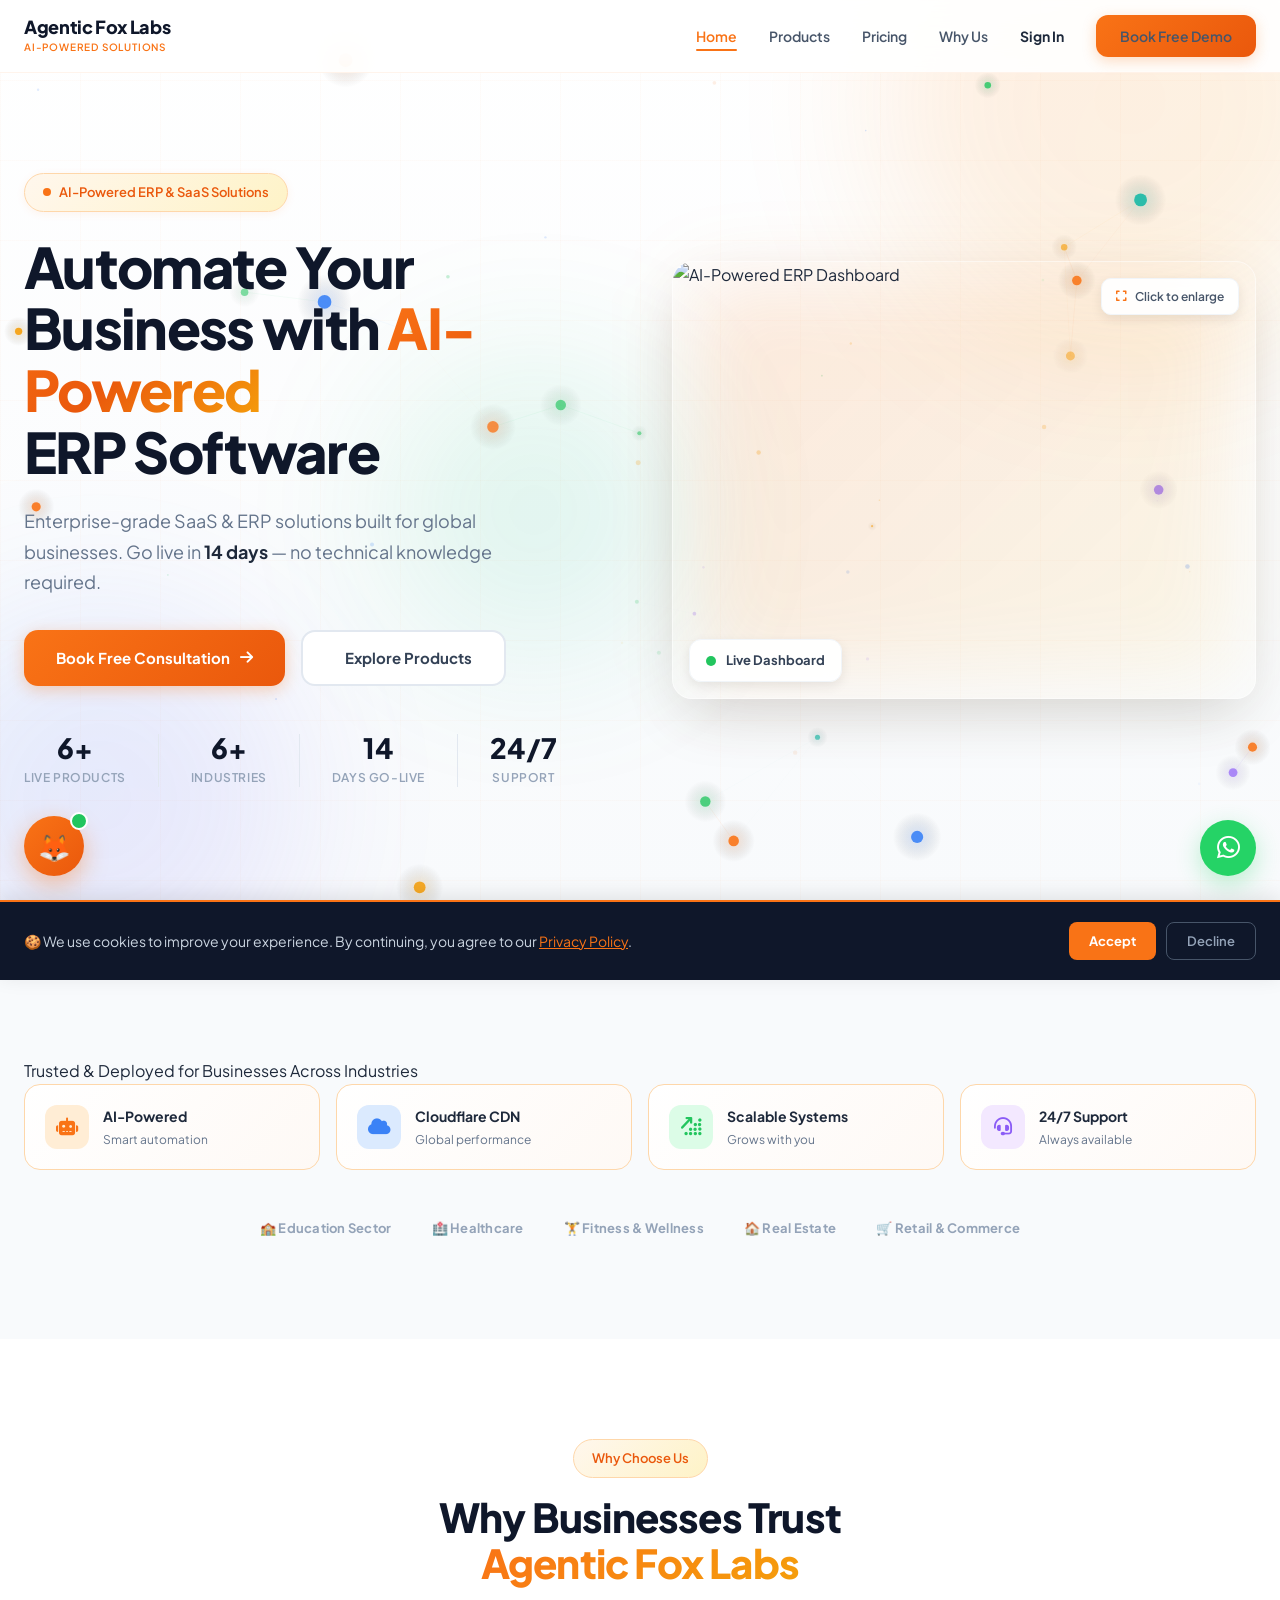
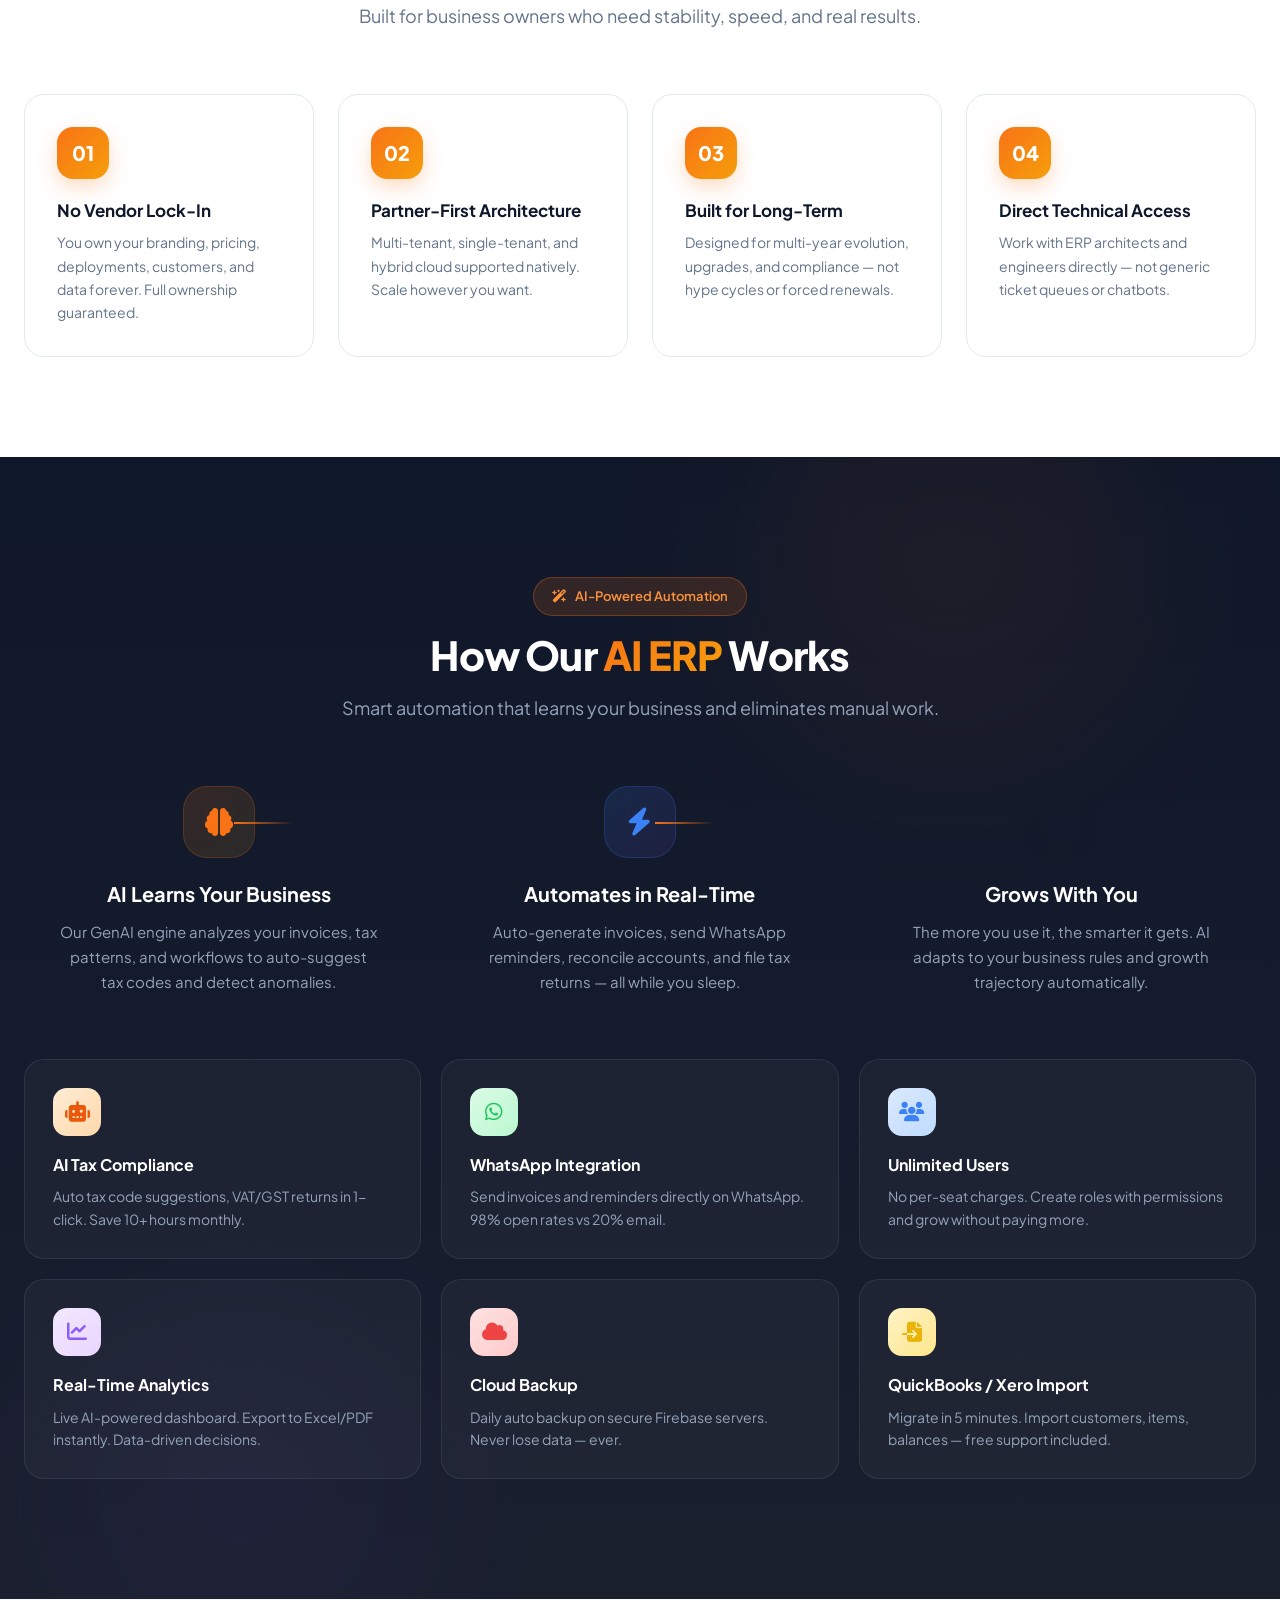
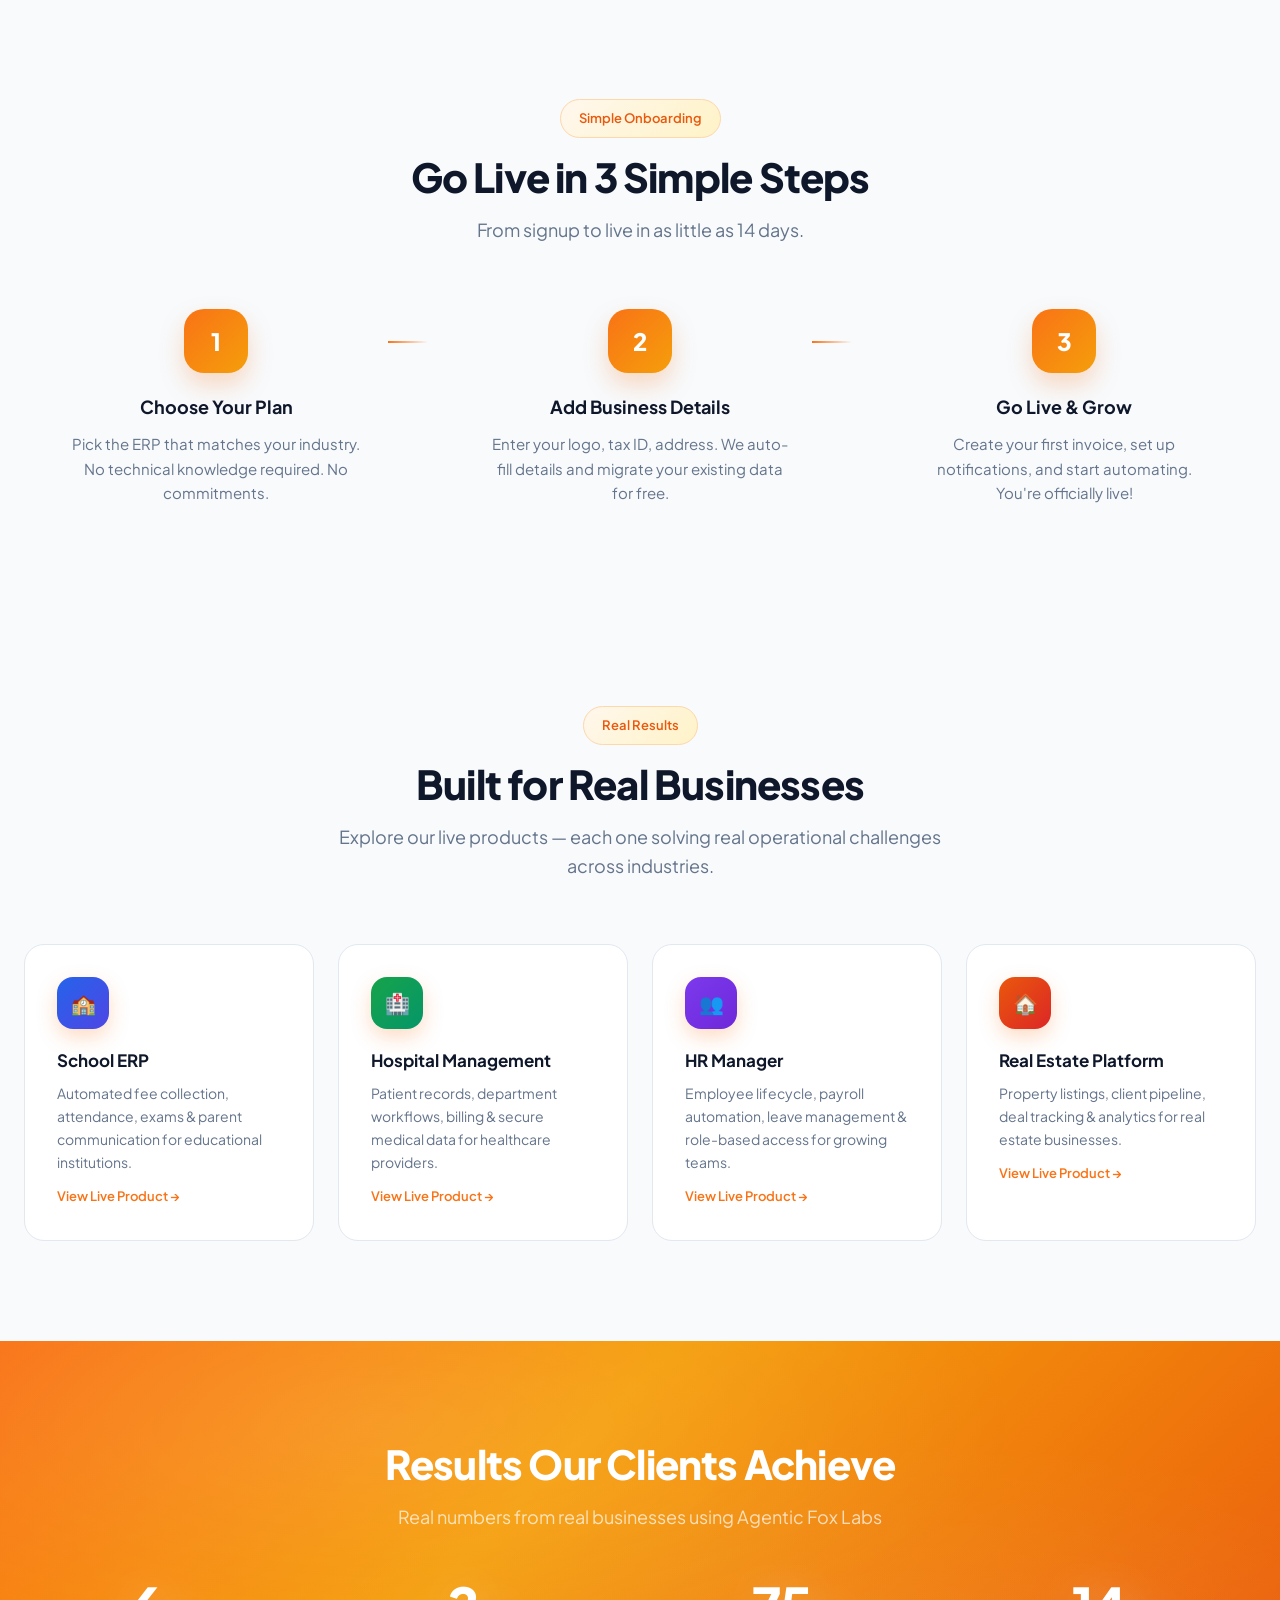
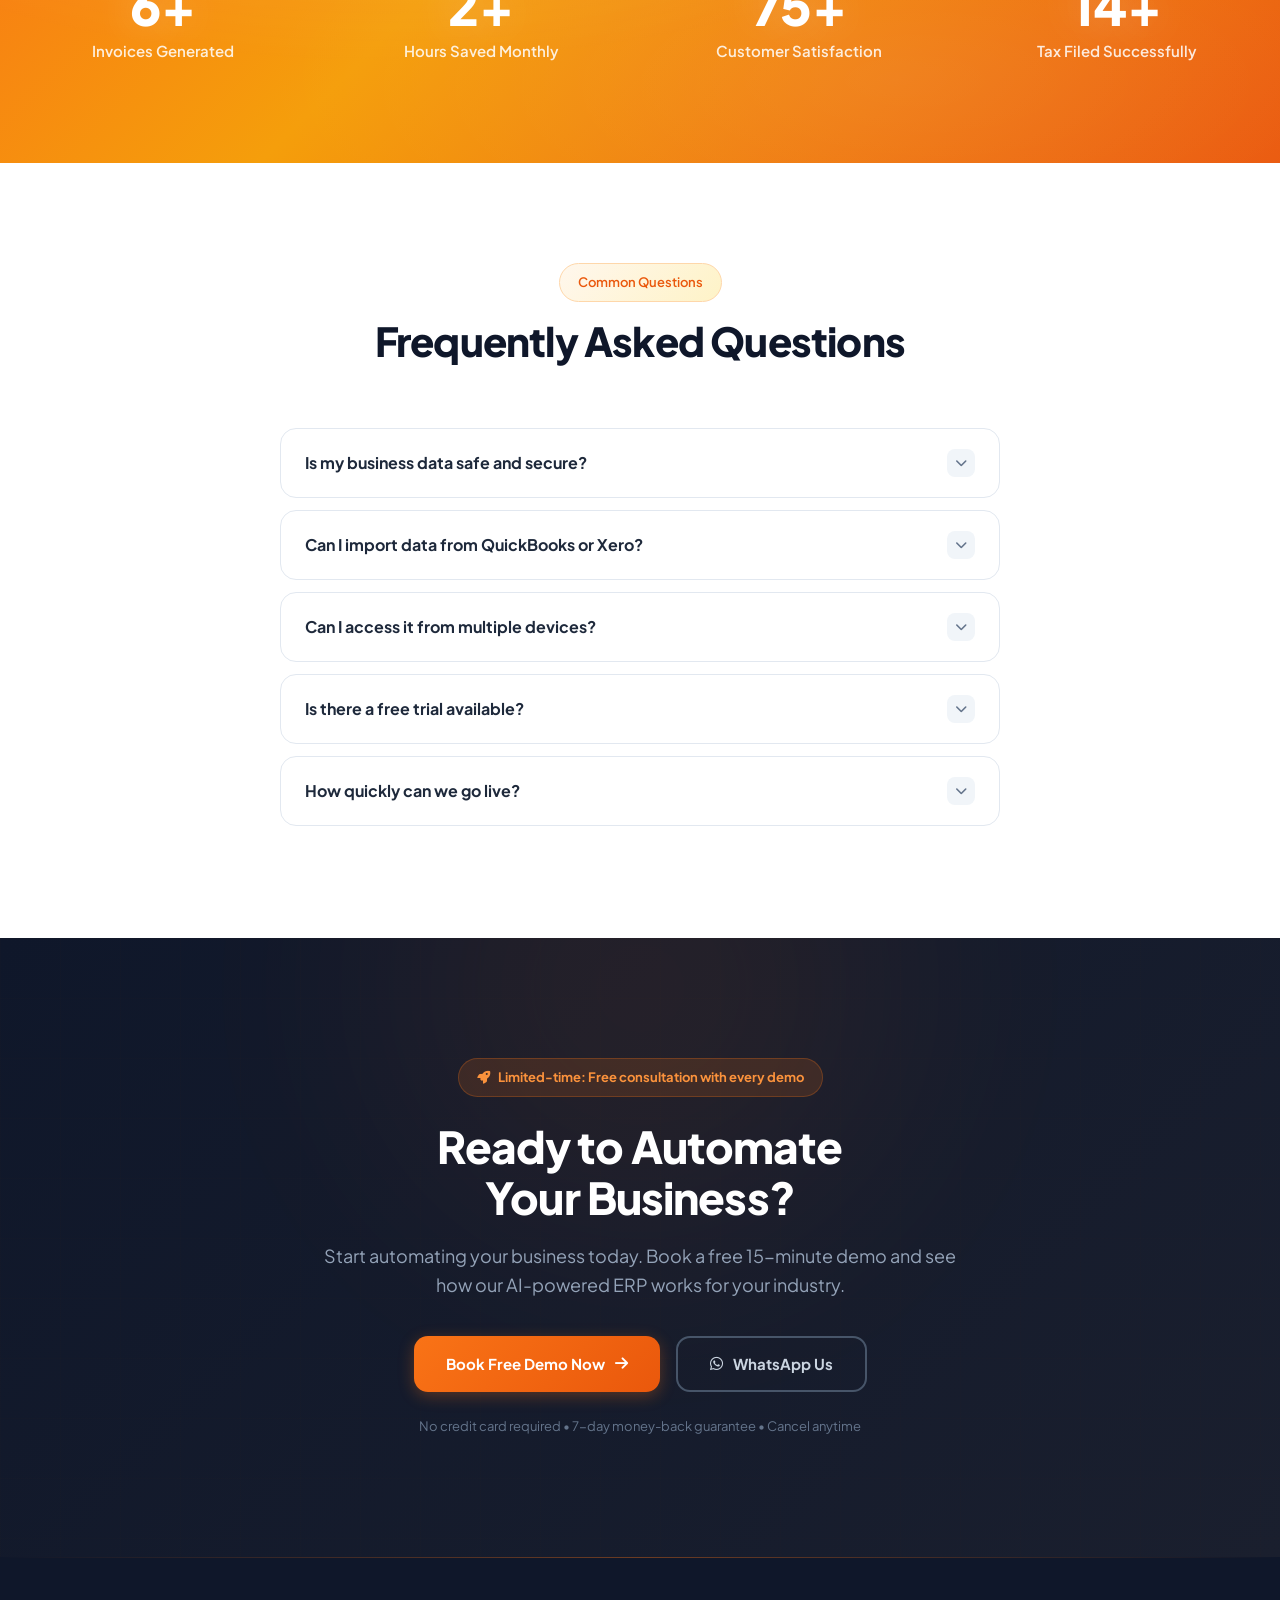
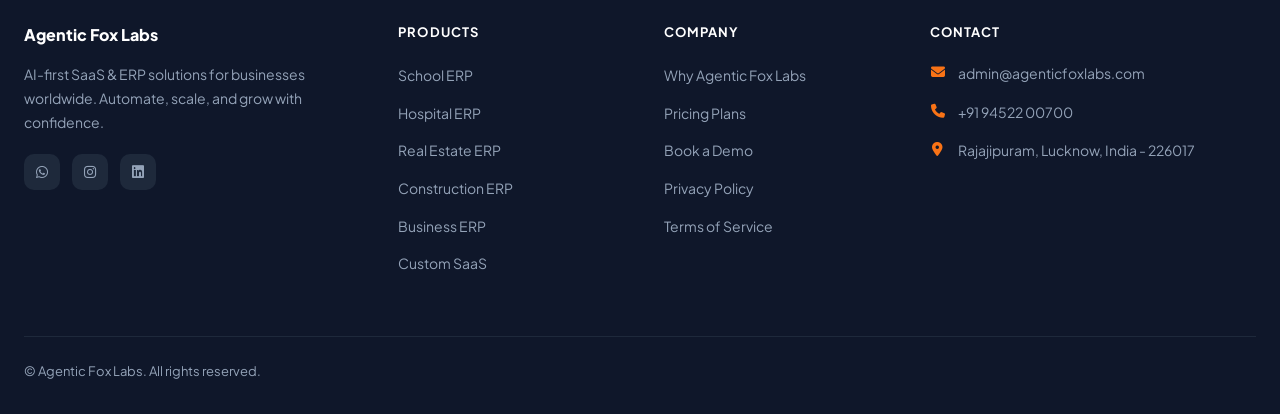
==== index.html @ a3e0ec9a "Initial commit - Agentic Fox Labs" ====
<!DOCTYPE html>
<html lang="en">
<head>
<meta charset="UTF-8">
<meta name="viewport" content="width=device-width, initial-scale=1.0">
<title>Agentic Fox Labs — AI-Powered ERP & SaaS for Global Businesses</title>
<meta name="description" content="Enterprise-grade AI SaaS & ERP solutions. School, Hospital, Clinic, Gym, Real Estate, Construction ERP. Go live in 14 days.">
<meta name="robots" content="index, follow">
<link rel="canonical" href="https://agenticfoxlabs.com/">

<!-- Security Headers -->
<meta http-equiv="X-Content-Type-Options" content="nosniff">
<meta http-equiv="X-Frame-Options" content="DENY">
<meta http-equiv="X-XSS-Protection" content="1; mode=block">
<meta name="referrer" content="strict-origin-when-cross-origin">
<meta http-equiv="Permissions-Policy" content="camera=(), microphone=(), geolocation=()">

<!-- PWA Meta -->
<link rel="manifest" href="./manifest.json">
<meta name="theme-color" content="#f97316">
<meta name="apple-mobile-web-app-capable" content="yes">

<!-- Google Tag Manager -->
<script>(function(w,d,s,l,i){w[l]=w[l]||[];w[l].push({'gtm.start':new Date().getTime(),event:'gtm.js'});var f=d.getElementsByTagName(s)[0],j=d.createElement(s),dl=l!='dataLayer'?'&l='+l:'';j.async=true;j.src='https://www.googletagmanager.com/gtm.js?id='+i+dl;f.parentNode.insertBefore(j,f);})(window,document,'script','dataLayer','GTM-KBFCDRPV');</script>
<!-- End Google Tag Manager -->

<!-- Google Analytics 4 -->
<script async src="https://www.googletagmanager.com/gtag/js?id=G-0HSCCSBL45"></script>
<script>
  window.dataLayer = window.dataLayer || [];
  function gtag(){dataLayer.push(arguments);}
  gtag('js', new Date());
  gtag('config', 'G-0HSCCSBL45', { anonymize_ip: true });
</script>

<!-- Schema Markup -->
<script type="application/ld+json">
{
  "@context": "https://schema.org",
  "@type": "SoftwareApplication",
  "name": "AgenticFoxLabs",
  "description": "AI-Powered ERP and SaaS solutions for businesses — School, Hospital, HR, Real Estate, Gym, Store Management",
  "url": "https://agenticfoxlabs.com",
  "applicationCategory": "BusinessApplication",
  "operatingSystem": "Web",
  "offers": {
    "@type": "Offer",
    "priceCurrency": "INR",
    "price": "999"
  },
  "author": {
    "@type": "Organization",
    "name": "AgenticFoxLabs",
    "url": "https://agenticfoxlabs.com",
    "contactPoint": {
      "@type": "ContactPoint",
      "telephone": "+91-94522-00700",
      "contactType": "customer support"
    }
  }
}
</script>
<script type="application/ld+json">
{
  "@context": "https://schema.org",
  "@type": "Organization",
  "name": "Agentic Fox Labs",
  "url": "https://agenticfoxlabs.com",
  "logo": "https://agenticfoxlabs.com/assets/favicon.png",
  "contactPoint": {
    "@type": "ContactPoint",
    "telephone": "+91-94522-00700",
    "contactType": "customer support"
  }
}
</script>
<script type="application/ld+json">
{
  "@context": "https://schema.org",
  "@type": "FAQPage",
  "mainEntity": [
    {"@type": "Question", "name": "Is my business data safe and secure?", "acceptedAnswer": {"@type": "Answer", "text": "Yes. We use bank-grade 256-bit encryption for all data. Daily automated backups on secure Google Firebase servers with global redundancy."}},
    {"@type": "Question", "name": "Can I import data from QuickBooks or Xero?", "acceptedAnswer": {"@type": "Answer", "text": "Absolutely! You can import all customers, items, opening balances, and past invoices from QuickBooks or Xero in under 5 minutes."}},
    {"@type": "Question", "name": "Can I access it from multiple devices?", "acceptedAnswer": {"@type": "Answer", "text": "Yes, it's 100% cloud-based. Log in from any laptop, desktop, tablet, or mobile with internet."}},
    {"@type": "Question", "name": "Is there a free trial available?", "acceptedAnswer": {"@type": "Answer", "text": "We offer a free 15-minute live demo tailored to your business. After purchase, we provide a 7-day money-back guarantee."}},
    {"@type": "Question", "name": "How quickly can we go live?", "acceptedAnswer": {"@type": "Answer", "text": "Standard ERPs go live within 14 days. Custom solutions typically take 4-8 weeks depending on complexity."}}
  ]
}
</script>
<script type="application/ld+json">
{
  "@context": "https://schema.org",
  "@type": "BreadcrumbList",
  "itemListElement": [
    {"@type": "ListItem", "position": 1, "name": "Home", "item": "https://agenticfoxlabs.com/"}
  ]
}
</script>

<!-- Open Graph -->
<meta property="og:type" content="website">
<meta property="og:url" content="https://agenticfoxlabs.com/">
<meta property="og:title" content="Agentic Fox Labs — AI-Powered ERP & SaaS Solutions">
<meta property="og:description" content="Automate your business with AI-driven ERP. Enterprise-grade solutions.">
<meta property="og:image" content="https://agenticfoxlabs.com/og-image.png">
<meta property="twitter:card" content="summary_large_image">
<meta property="twitter:url" content="https://agenticfoxlabs.com/">
<meta property="twitter:title" content="Agentic Fox Labs — AI-Powered ERP & SaaS Solutions">
<meta property="twitter:description" content="Automate your business with AI-driven ERP. Enterprise-grade solutions.">
<meta property="twitter:image" content="https://agenticfoxlabs.com/og-image.png">

<!-- External Resources -->
<script src="https://cdn.jsdelivr.net/npm/@supabase/supabase-js@2"></script>
<link rel="preconnect" href="https://fonts.googleapis.com" crossorigin>
<link rel="preconnect" href="https://fonts.gstatic.com" crossorigin>
<link href="https://fonts.googleapis.com/css2?family=Plus+Jakarta+Sans:wght@300;400;500;600;700;800&display=swap" rel="stylesheet">
<link rel="stylesheet" href="https://cdnjs.cloudflare.com/ajax/libs/font-awesome/6.5.1/css/all.min.css">
<link rel="stylesheet" href="./css/style.css">
<link rel="stylesheet" href="./css/animations.css">
<link rel="icon" href="./assets/favicon.png" type="image/png">
</head>
<body>

<!-- Google Tag Manager (noscript) -->
<noscript><iframe src="https://www.googletagmanager.com/ns.html?id=GTM-KBFCDRPV" height="0" width="0" style="display:none;visibility:hidden"></iframe></noscript>
<!-- End Google Tag Manager (noscript) -->

<div class="cursor-glow" id="cursorGlow"></div>
<div id="scrollProgress"></div>
<div class="toast-container" id="toastContainer"></div>

<!-- NAVBAR -->
<nav class="navbar" id="navbar" role="navigation" aria-label="Main navigation">
  <div class="nav-container">
    <a href="./index.html" class="nav-logo">
      <img src="./assets/favicon.png" alt="Agentic Fox Labs" onerror="this.style.display='none'">
      <div class="nav-logo-text">
        <span class="brand">Agentic Fox Labs</span>
        <span class="tag">AI-Powered Solutions</span>
      </div>
    </a>
    <div class="nav-links">
      <a href="./index.html" class="active" data-page="home">Home</a>
      <a href="./products.html" data-page="products">Products</a>
      <a href="./pricing.html" data-page="pricing">Pricing</a>
      <a href="./whyus.html" data-page="whyus">Why Us</a>
      <a href="./login.html" id="loginBtn" style="font-weight:700;color:var(--slate-800)">Sign In</a>
      <a href="./portal.html" id="portalBtn" style="display:none;font-weight:700;color:var(--orange)">Dashboard</a>
      <a href="./demo.html" class="nav-cta magnetic-btn">Book Free Demo</a>
    </div>
    <button class="nav-mobile-btn" id="mobileMenuBtn" aria-label="Menu"><i class="fa-solid fa-bars"></i></button>
  </div>
</nav>

<!-- MOBILE MENU -->
<div class="mobile-menu" id="mobileMenu">
  <a href="./index.html"><i class="fa-solid fa-home"></i> Home</a>
  <a href="./products.html"><i class="fa-solid fa-grid-2"></i> Products</a>
  <a href="./pricing.html"><i class="fa-solid fa-tag"></i> Pricing</a>
  <a href="./whyus.html"><i class="fa-solid fa-star"></i> Why Us</a>
  <a href="./login.html" id="mobileLoginBtn"><i class="fa-solid fa-right-to-bracket"></i> Sign In</a>
  <a href="./portal.html" id="mobilePortalBtn" style="display:none"><i class="fa-solid fa-gauge-high"></i> Dashboard</a>
  <a href="./demo.html" class="mobile-cta"><i class="fa-solid fa-calendar-check"></i> Book Free Demo</a>
</div>

<!-- HERO -->
<section class="hero">
  <div class="hero-mesh">
    <div class="hero-grid"></div>
    <div class="hero-orb hero-orb-1"></div>
    <div class="hero-orb hero-orb-2"></div>
    <div class="hero-orb hero-orb-3"></div>
    <canvas class="hero-particles" id="heroCanvas"></canvas>
    <canvas class="neural-bg" id="neuralCanvas" aria-hidden="true"></canvas>
  </div>
  <div class="hero-container">
    <div class="hero-grid-layout">
      <div>
        <div class="hero-badge reveal">
          <span class="hero-badge-dot"></span>
          AI-Powered ERP &amp; SaaS Solutions
        </div>
        <h1 class="hero-title reveal">
          Automate Your<br>
          Business with <span class="gradient">AI-Powered</span><br>
          ERP Software
        </h1>
        <p class="hero-desc reveal">Enterprise-grade SaaS & ERP solutions built for global businesses. Go live in <strong>14 days</strong> — no technical knowledge required.</p>
        <div class="hero-buttons reveal">
          <a href="./demo.html" class="btn-primary magnetic-btn">Book Free Consultation <i class="fa-solid fa-arrow-right"></i></a>
          <a href="./products.html" class="btn-secondary"><i class="fa-solid fa-grid-2"></i> Explore Products</a>
        </div>
        <div class="hero-stats reveal">
          <div class="hero-stat"><div class="hero-stat-num">6+</div><div class="hero-stat-label">Live Products</div></div>
          <div class="hero-stat-divider"></div>
          <div class="hero-stat"><div class="hero-stat-num">6+</div><div class="hero-stat-label">Industries</div></div>
          <div class="hero-stat-divider"></div>
          <div class="hero-stat"><div class="hero-stat-num">14</div><div class="hero-stat-label">Days Go-Live</div></div>
          <div class="hero-stat-divider"></div>
          <div class="hero-stat"><div class="hero-stat-num">24/7</div><div class="hero-stat-label">Support</div></div>
        </div>
      </div>
      <div class="hero-visual reveal-scale">
        <div class="hero-visual-glow"></div>
        <div class="hero-visual-img">
          <img src="https://images.unsplash.com/photo-1551288049-bebda4e38f71?w=800&q=80" loading="lazy" alt="AI-Powered ERP Dashboard" onerror="this.src='https://images.unsplash.com/photo-1551288049-bebda4e38f71?w=800&h=600&fit=crop&q=85';this.onerror=null">
          <div class="hero-visual-tag"><i class="fa-solid fa-expand" style="color:var(--orange)"></i> Click to enlarge</div>
          <div class="hero-visual-live"><span class="hero-visual-live-dot"></span><span>Live Dashboard</span></div>
        </div>
      </div>
    </div>
  </div>
</section>

<!-- MARQUEE -->
<div class="marquee-wrap">
  <div class="marquee-track">
    <span class="marquee-item"><i class="fa-solid fa-palette"></i> White-Label & Custom Branding</span><span class="marquee-dot"></span>
    <span class="marquee-item"><i class="fa-solid fa-mobile-screen-button"></i> Mobile App for Customers & Staff</span><span class="marquee-dot"></span>
    <span class="marquee-item"><i class="fa-solid fa-language"></i> Multi-Language Ready</span><span class="marquee-dot"></span>
    <span class="marquee-item"><i class="fa-solid fa-credit-card"></i> Stripe / PayPal / Card Payments</span><span class="marquee-dot"></span>
    <span class="marquee-item"><i class="fa-brands fa-whatsapp" style="color:#22c55e"></i> Auto WhatsApp & SMS Alerts</span><span class="marquee-dot"></span>
    <span class="marquee-item"><i class="fa-solid fa-shield-halved"></i> Bank-Grade 256-bit Encryption</span><span class="marquee-dot"></span>
    <span class="marquee-item"><i class="fa-solid fa-cloud"></i> Daily Cloud Backup</span><span class="marquee-dot"></span>
    <span class="marquee-item"><i class="fa-solid fa-bolt"></i> 14-Day Deployment</span><span class="marquee-dot"></span>
    <span class="marquee-item"><i class="fa-solid fa-palette"></i> White-Label & Custom Branding</span><span class="marquee-dot"></span>
    <span class="marquee-item"><i class="fa-solid fa-mobile-screen-button"></i> Mobile App for Customers & Staff</span><span class="marquee-dot"></span>
    <span class="marquee-item"><i class="fa-solid fa-language"></i> Multi-Language Ready</span><span class="marquee-dot"></span>
    <span class="marquee-item"><i class="fa-solid fa-credit-card"></i> Stripe / PayPal / Card Payments</span><span class="marquee-dot"></span>
    <span class="marquee-item"><i class="fa-brands fa-whatsapp" style="color:#22c55e"></i> Auto WhatsApp & SMS Alerts</span><span class="marquee-dot"></span>
    <span class="marquee-item"><i class="fa-solid fa-shield-halved"></i> Bank-Grade 256-bit Encryption</span><span class="marquee-dot"></span>
    <span class="marquee-item"><i class="fa-solid fa-cloud"></i> Daily Cloud Backup</span><span class="marquee-dot"></span>
    <span class="marquee-item"><i class="fa-solid fa-bolt"></i> 14-Day Deployment</span>
  </div>
</div>

<!-- TRUST -->
<section class="section section-alt">
  <div class="section-container">
    <p class="text-center text-xs font-bold text-slate-400 tracking-widest uppercase mb-10 reveal">Trusted & Deployed for Businesses Across Industries</p>
    <div class="trust-grid stagger-parent">
      <div class="stagger-child trust-card">
        <div class="trust-icon orange"><i class="fa-solid fa-robot"></i></div>
        <div><h4>AI-Powered</h4><p>Smart automation</p></div>
      </div>
      <div class="stagger-child trust-card">
        <div class="trust-icon blue"><i class="fa-solid fa-cloud"></i></div>
        <div><h4>Cloudflare CDN</h4><p>Global performance</p></div>
      </div>
      <div class="stagger-child trust-card">
        <div class="trust-icon green"><i class="fa-solid fa-arrow-up-right-dots"></i></div>
        <div><h4>Scalable Systems</h4><p>Grows with you</p></div>
      </div>
      <div class="stagger-child trust-card">
        <div class="trust-icon purple"><i class="fa-solid fa-headset"></i></div>
        <div><h4>24/7 Support</h4><p>Always available</p></div>
      </div>
    </div>
    <div class="trust-clients reveal">
      <span class="trust-client" style="font-size:13px;color:var(--slate-400);">🏫 Education Sector</span>
      <span class="trust-client" style="font-size:13px;color:var(--slate-400);">🏥 Healthcare</span>
      <span class="trust-client" style="font-size:13px;color:var(--slate-400);">🏋️ Fitness & Wellness</span>
      <span class="trust-client" style="font-size:13px;color:var(--slate-400);">🏠 Real Estate</span>
      <span class="trust-client" style="font-size:13px;color:var(--slate-400);">🛒 Retail & Commerce</span>
    </div>
  </div>
</section>

<!-- WHY CHOOSE -->
<section class="section">
  <div class="section-container">
    <div class="section-header reveal">
      <span class="section-eyebrow">Why Choose Us</span>
      <h2 class="section-title">Why Businesses Trust<br><span class="gradient-text">Agentic Fox Labs</span></h2>
      <p class="section-desc">Built for business owners who need stability, speed, and real results.</p>
    </div>
    <div class="why-grid stagger-parent">
      <div class="stagger-child why-card card-3d">
        <div class="why-num">01</div>
        <h3>No Vendor Lock-In</h3>
        <p>You own your branding, pricing, deployments, customers, and data forever. Full ownership guaranteed.</p>
      </div>
      <div class="stagger-child why-card card-3d">
        <div class="why-num">02</div>
        <h3>Partner-First Architecture</h3>
        <p>Multi-tenant, single-tenant, and hybrid cloud supported natively. Scale however you want.</p>
      </div>
      <div class="stagger-child why-card card-3d">
        <div class="why-num">03</div>
        <h3>Built for Long-Term</h3>
        <p>Designed for multi-year evolution, upgrades, and compliance — not hype cycles or forced renewals.</p>
      </div>
      <div class="stagger-child why-card card-3d">
        <div class="why-num">04</div>
        <h3>Direct Technical Access</h3>
        <p>Work with ERP architects and engineers directly — not generic ticket queues or chatbots.</p>
      </div>
    </div>
  </div>
</section>

<!-- AI-POWERED SECTION -->
<section class="section section-dark" style="padding:120px 24px">
  <div class="ai-section-bg">
    <div class="ai-orb ai-orb-1"></div>
    <div class="ai-orb ai-orb-2"></div>
  </div>
  <div class="section-container" style="position:relative;z-index:2">
    <div class="section-header reveal">
      <span class="section-eyebrow"><i class="fa-solid fa-wand-magic-sparkles"></i> AI-Powered Automation</span>
      <h2 class="section-title">How Our <span class="gradient-text">AI ERP</span> Works</h2>
      <p class="section-desc">Smart automation that learns your business and eliminates manual work.</p>
    </div>
    <div class="ai-flow stagger-parent">
      <div class="stagger-child ai-flow-item">
        <div class="ai-flow-icon orange"><i class="fa-solid fa-brain"></i><div class="ai-flow-connector"></div></div>
        <h3>AI Learns Your Business</h3>
        <p>Our GenAI engine analyzes your invoices, tax patterns, and workflows to auto-suggest tax codes and detect anomalies.</p>
      </div>
      <div class="stagger-child ai-flow-item">
        <div class="ai-flow-icon blue"><i class="fa-solid fa-bolt"></i><div class="ai-flow-connector"></div></div>
        <h3>Automates in Real-Time</h3>
        <p>Auto-generate invoices, send WhatsApp reminders, reconcile accounts, and file tax returns — all while you sleep.</p>
      </div>
      <div class="stagger-child ai-flow-item">
        <div class="ai-flow-icon green"><i class="fa-solid fa-chart-line"></i></div>
        <h3>Grows With You</h3>
        <p>The more you use it, the smarter it gets. AI adapts to your business rules and growth trajectory automatically.</p>
      </div>
    </div>
    <div class="ai-features stagger-parent">
      <div class="stagger-child ai-feature card-3d">
        <div class="ai-feature-icon orange"><i class="fa-solid fa-robot"></i></div>
        <h4>AI Tax Compliance</h4>
        <p>Auto tax code suggestions, VAT/GST returns in 1-click. Save 10+ hours monthly.</p>
      </div>
      <div class="stagger-child ai-feature card-3d">
        <div class="ai-feature-icon green"><i class="fa-brands fa-whatsapp"></i></div>
        <h4>WhatsApp Integration</h4>
        <p>Send invoices and reminders directly on WhatsApp. 98% open rates vs 20% email.</p>
      </div>
      <div class="stagger-child ai-feature card-3d">
        <div class="ai-feature-icon blue"><i class="fa-solid fa-users"></i></div>
        <h4>Unlimited Users</h4>
        <p>No per-seat charges. Create roles with permissions and grow without paying more.</p>
      </div>
      <div class="stagger-child ai-feature card-3d">
        <div class="ai-feature-icon purple"><i class="fa-solid fa-chart-line"></i></div>
        <h4>Real-Time Analytics</h4>
        <p>Live AI-powered dashboard. Export to Excel/PDF instantly. Data-driven decisions.</p>
      </div>
      <div class="stagger-child ai-feature card-3d">
        <div class="ai-feature-icon red"><i class="fa-solid fa-cloud"></i></div>
        <h4>Cloud Backup</h4>
        <p>Daily auto backup on secure Firebase servers. Never lose data — ever.</p>
      </div>
      <div class="stagger-child ai-feature card-3d">
        <div class="ai-feature-icon amber"><i class="fa-solid fa-file-import"></i></div>
        <h4>QuickBooks / Xero Import</h4>
        <p>Migrate in 5 minutes. Import customers, items, balances — free support included.</p>
      </div>
    </div>
  </div>
</section>

<!-- STEPS -->
<section class="section section-alt">
  <div class="section-container">
    <div class="section-header reveal">
      <span class="section-eyebrow">Simple Onboarding</span>
      <h2 class="section-title">Go Live in 3 Simple Steps</h2>
      <p class="section-desc">From signup to live in as little as 14 days.</p>
    </div>
    <div class="steps-grid stagger-parent">
      <div class="stagger-child step-item">
        <div class="step-num">1</div>
        <h3>Choose Your Plan</h3>
        <p>Pick the ERP that matches your industry. No technical knowledge required. No commitments.</p>
      </div>
      <div class="stagger-child step-item">
        <div class="step-num">2</div>
        <h3>Add Business Details</h3>
        <p>Enter your logo, tax ID, address. We auto-fill details and migrate your existing data for free.</p>
      </div>
      <div class="stagger-child step-item">
        <div class="step-num">3</div>
        <h3>Go Live & Grow</h3>
        <p>Create your first invoice, set up notifications, and start automating. You're officially live!</p>
      </div>
    </div>
  </div>
</section>

<!-- CASE STUDIES -->
<section class="section section-alt">
  <div class="section-container">
    <div class="section-header reveal">
      <span class="section-eyebrow">Real Results</span>
      <h2 class="section-title">Built for Real Businesses</h2>
      <p class="section-desc">Explore our live products — each one solving real operational challenges across industries.</p>
    </div>
    <div class="why-grid stagger-parent">
      <div class="stagger-child why-card card-3d">
        <div class="why-num" style="background:linear-gradient(135deg,#2563eb,#4f46e5);">🏫</div>
        <h3>School ERP</h3>
        <p>Automated fee collection, attendance, exams & parent communication for educational institutions.</p>
        <a href="https://edumanage.agenticfoxlabs.com/#" target="_blank" style="font-size:13px;color:var(--orange);font-weight:600;margin-top:12px;display:inline-block;">View Live Product →</a>
      </div>
      <div class="stagger-child why-card card-3d">
        <div class="why-num" style="background:linear-gradient(135deg,#16a34a,#059669);">🏥</div>
        <h3>Hospital Management</h3>
        <p>Patient records, department workflows, billing & secure medical data for healthcare providers.</p>
        <a href="https://hospitalsmanagement.abhaypawan01.workers.dev/" target="_blank" style="font-size:13px;color:var(--orange);font-weight:600;margin-top:12px;display:inline-block;">View Live Product →</a>
      </div>
      <div class="stagger-child why-card card-3d">
        <div class="why-num" style="background:linear-gradient(135deg,#7c3aed,#6d28d9);">👥</div>
        <h3>HR Manager</h3>
        <p>Employee lifecycle, payroll automation, leave management & role-based access for growing teams.</p>
        <a href="https://hrmanager.agenticfoxlabs.com/" target="_blank" style="font-size:13px;color:var(--orange);font-weight:600;margin-top:12px;display:inline-block;">View Live Product →</a>
      </div>
      <div class="stagger-child why-card card-3d">
        <div class="why-num" style="background:linear-gradient(135deg,#ea580c,#dc2626);">🏠</div>
        <h3>Real Estate Platform</h3>
        <p>Property listings, client pipeline, deal tracking & analytics for real estate businesses.</p>
        <a href="https://realestate.agenticfoxlabs.com/" target="_blank" rel="noopener noreferrer" style="font-size:13px;color:var(--orange);font-weight:600;margin-top:12px;display:inline-block;">View Live Product →</a>
      </div>
    </div>
  </div>
</section>

<!-- STATS -->
<section class="section stats-section">
  <div class="section-container">
    <div class="section-header reveal" style="margin-bottom:48px">
      <h2 class="section-title" style="color:#fff">Results Our Clients Achieve</h2>
      <p class="section-desc" style="color:rgba(255,255,255,.7)">Real numbers from real businesses using Agentic Fox Labs</p>
    </div>
    <div class="stats-grid stagger-parent">
      <div class="stagger-child">
        <div class="stat-num">6+</div>
        <div class="stat-label">Invoices Generated</div>
      </div>
      <div class="stagger-child">
        <div class="stat-num"><span class="counter" data-target="3">0</span>+</div>
        <div class="stat-label">Hours Saved Monthly</div>
      </div>
      <div class="stagger-child">
        <div class="stat-num"><span class="counter" data-target="100" data-decimal="0">0</span>+</div>
        <div class="stat-label">Customer Satisfaction</div>
      </div>
      <div class="stagger-child">
        <div class="stat-num">14+</div>
        <div class="stat-label">Tax Filed Successfully</div>
      </div>
    </div>
  </div>
</section>

<!-- FAQ -->
<section class="section">
  <div class="section-container">
    <div class="section-header reveal">
      <span class="section-eyebrow">Common Questions</span>
      <h2 class="section-title">Frequently Asked Questions</h2>
    </div>
    <div class="faq-wrap stagger-parent">
      <div class="stagger-child faq-item" onclick="this.classList.toggle('active');var a=this.querySelector('.faq-answer');var i=this.querySelector('.faq-icon');if(this.classList.contains('active')){a.style.maxHeight=a.scrollHeight+'px';i.style.transform='rotate(180deg)'}else{a.style.maxHeight='0';i.style.transform='rotate(0deg)'}">
        <div class="faq-question"><h3>Is my business data safe and secure?</h3><div class="faq-icon"><i class="fa-solid fa-chevron-down"></i></div></div>
        <div class="faq-answer"><div class="faq-answer-inner">Yes. We use bank-grade 256-bit encryption for all data. Daily automated backups on secure Google Firebase servers with global redundancy. We are ISO certified and fully tax compliant. Role-based access controls let you manage exactly who sees what.</div></div>
      </div>
      <div class="stagger-child faq-item" onclick="this.classList.toggle('active');var a=this.querySelector('.faq-answer');var i=this.querySelector('.faq-icon');if(this.classList.contains('active')){a.style.maxHeight=a.scrollHeight+'px';i.style.transform='rotate(180deg)'}else{a.style.maxHeight='0';i.style.transform='rotate(0deg)'}">
        <div class="faq-question"><h3>Can I import data from QuickBooks or Xero?</h3><div class="faq-icon"><i class="fa-solid fa-chevron-down"></i></div></div>
        <div class="faq-answer"><div class="faq-answer-inner">Absolutely! You can import all customers, items, opening balances, and past invoices from QuickBooks or Xero in under 5 minutes. Our support team will assist you for free during the migration process.</div></div>
      </div>
      <div class="stagger-child faq-item" onclick="this.classList.toggle('active');var a=this.querySelector('.faq-answer');var i=this.querySelector('.faq-icon');if(this.classList.contains('active')){a.style.maxHeight=a.scrollHeight+'px';i.style.transform='rotate(180deg)'}else{a.style.maxHeight='0';i.style.transform='rotate(0deg)'}">
        <div class="faq-question"><h3>Can I access it from multiple devices?</h3><div class="faq-icon"><i class="fa-solid fa-chevron-down"></i></div></div>
        <div class="faq-answer"><div class="faq-answer-inner">Yes, it's 100% cloud-based. Log in from any laptop, desktop, tablet, or mobile with internet. All data syncs in real-time across all devices and all team members.</div></div>
      </div>
      <div class="stagger-child faq-item" onclick="this.classList.toggle('active');var a=this.querySelector('.faq-answer');var i=this.querySelector('.faq-icon');if(this.classList.contains('active')){a.style.maxHeight=a.scrollHeight+'px';i.style.transform='rotate(180deg)'}else{a.style.maxHeight='0';i.style.transform='rotate(0deg)'}">
        <div class="faq-question"><h3>Is there a free trial available?</h3><div class="faq-icon"><i class="fa-solid fa-chevron-down"></i></div></div>
        <div class="faq-answer"><div class="faq-answer-inner">We offer a free 15-minute live demo tailored to your business. After purchase, we provide a 7-day money-back guarantee — full refund, no questions asked.</div></div>
      </div>
      <div class="stagger-child faq-item" onclick="this.classList.toggle('active');var a=this.querySelector('.faq-answer');var i=this.querySelector('.faq-icon');if(this.classList.contains('active')){a.style.maxHeight=a.scrollHeight+'px';i.style.transform='rotate(180deg)'}else{a.style.maxHeight='0';i.style.transform='rotate(0deg)'}">
        <div class="faq-question"><h3>How quickly can we go live?</h3><div class="faq-icon"><i class="fa-solid fa-chevron-down"></i></div></div>
        <div class="faq-answer"><div class="faq-answer-inner">Standard ERPs go live within 14 days. Custom solutions typically take 4-8 weeks depending on complexity. Our production-ready ERPs mean you're live in weeks, not months.</div></div>
      </div>
    </div>
  </div>
</section>

<!-- CTA -->
<section class="section cta-section" style="padding:120px 24px">
  <div class="cta-orb cta-orb-1"></div>
  <div class="cta-content reveal">
    <div class="cta-badge"><i class="fa-solid fa-rocket"></i> Limited-time: Free consultation with every demo</div>
    <h2 class="cta-title">Ready to Automate<br>Your Business?</h2>
    <p class="cta-desc">Start automating your business today. Book a free 15-minute demo and see how our AI-powered ERP works for your industry.</p>
    <div class="cta-buttons">
      <a href="./demo.html" class="btn-primary magnetic-btn">Book Free Demo Now <i class="fa-solid fa-arrow-right"></i></a>
      <a href="https://wa.me/919452200700?text=Hi%20I'd%20like%20to%20know%20more%20about%20your%20ERP%20solutions" target="_blank" rel="noopener noreferrer" class="cta-btn-wa"><i class="fa-brands fa-whatsapp"></i> WhatsApp Us</a>
    </div>
    <p style="font-size:13px;color:var(--slate-500);margin-top:24px">No credit card required &bull; 7-day money-back guarantee &bull; Cancel anytime</p>
  </div>
</section>

<!-- FOOTER -->
<footer class="footer">
  <div class="footer-container">
    <div class="footer-grid">
      <div>
        <div class="footer-brand">
          <img src="./assets/favicon.png" alt="Agentic Fox Labs" onerror="this.style.display='none'">
          <span>Agentic Fox Labs</span>
        </div>
        <p class="footer-desc">AI-first SaaS & ERP solutions for businesses worldwide. Automate, scale, and grow with confidence.</p>
        <div class="footer-social">
          <a href="https://wa.me/919452200700" target="_blank" rel="noopener noreferrer" aria-label="WhatsApp"><i class="fa-brands fa-whatsapp"></i></a>
          <a href="https://www.instagram.com/agenticfoxlabs/" target="_blank" rel="noopener noreferrer" aria-label="Instagram"><i class="fa-brands fa-instagram"></i></a>
          <a href="https://www.linkedin.com/company/116364441/" target="_blank" rel="noopener noreferrer" aria-label="LinkedIn"><i class="fa-brands fa-linkedin"></i></a>
        </div>
      </div>
      <div>
        <h4 class="footer-heading">Products</h4>
        <ul class="footer-links">
          <li><a href="./products.html">School ERP</a></li>
          <li><a href="./products.html">Hospital ERP</a></li>
          <li><a href="./products.html">Real Estate ERP</a></li>
          <li><a href="./products.html">Construction ERP</a></li>
          <li><a href="./products.html">Business ERP</a></li>
          <li><a href="./products.html">Custom SaaS</a></li>
        </ul>
      </div>
      <div>
        <h4 class="footer-heading">Company</h4>
        <ul class="footer-links">
          <li><a href="./whyus.html">Why Agentic Fox Labs</a></li>
          <li><a href="./pricing.html">Pricing Plans</a></li>
          <li><a href="./demo.html">Book a Demo</a></li>
          <li><a href="./privacy.html">Privacy Policy</a></li>
          <li><a href="./terms.html">Terms of Service</a></li>
        </ul>
      </div>
      <div>
        <h4 class="footer-heading">Contact</h4>
        <ul class="footer-contact">
          <li><i class="fa-solid fa-envelope"></i><a href="mailto:admin@agenticfoxlabs.com">admin@agenticfoxlabs.com</a></li>
          <li><i class="fa-solid fa-phone"></i><a href="tel:+919452200700">+91 94522 00700</a></li>
          <li><i class="fa-solid fa-location-dot"></i><span>Rajajipuram, Lucknow, India - 226017</span></li>
        </ul>
      </div>
    </div>
    <div class="footer-bottom">
      <p>&copy; <span id="currentYear"></span> Agentic Fox Labs. All rights reserved.</p>
    </div>
  </div>
</footer>

<!-- FOX AI CHATBOT -->
<button class="fox-chat-btn" id="foxChatBtn" aria-label="Chat with Fox AI">
  🦊
  <span class="fox-notif"></span>
</button>

<div class="fox-chat-window" id="foxChatWindow">
  <div class="fox-chat-header">
    <div class="fox-avatar">🦊</div>
    <div class="fox-header-info">
      <div class="fox-header-name">Fox AI</div>
      <div class="fox-header-status">Online — AgenticFoxLabs</div>
    </div>
    <button class="fox-close-btn" id="foxCloseBtn">✕</button>
  </div>
  <div class="fox-chat-messages" id="foxMessages">
    <div class="fox-msg bot">👋 Hi! I'm <strong>Fox AI</strong>, your AgenticFoxLabs assistant!<br><br>I can help you with our ERP products, pricing, demos, and more. What can I help you with today?</div>
  </div>
  <div class="fox-quick-btns" id="foxQuickBtns">
    <button class="fox-quick-btn" onclick="foxQuickSend('What ERPs do you offer?')">📦 Our Products</button>
    <button class="fox-quick-btn" onclick="foxQuickSend('What is the pricing?')">💰 Pricing</button>
    <button class="fox-quick-btn" onclick="foxQuickSend('I want to book a demo')">📅 Book Demo</button>
  </div>
  <div class="fox-chat-input">
    <textarea class="fox-input" id="foxInput" placeholder="Ask me anything..." rows="1"></textarea>
    <button class="fox-send-btn" id="foxSendBtn">➤</button>
  </div>
</div>

<!-- WHATSAPP FLOAT -->
<a href="https://wa.me/919452200700?text=Hi%20Agentic%20Fox%20Labs!%20I%20want%20to%20know%20more%20about%20your%20ERP%20and%20SaaS%20solutions." target="_blank" rel="noopener noreferrer" class="wa-float" aria-label="Chat on WhatsApp"><i class="fa-brands fa-whatsapp"></i></a>

<!-- SCROLL TOP -->
<button class="scroll-top" id="scrollTopBtn" aria-label="Scroll to top"><i class="fa-solid fa-arrow-up"></i></button>

<!-- COOKIE CONSENT -->
<div class="cookie-consent" id="cookieConsent" style="position:fixed;bottom:0;left:0;right:0;background:var(--slate-900);color:#fff;padding:20px 24px;z-index:10000;display:flex;align-items:center;justify-content:space-between;gap:16px;flex-wrap:wrap;transform:translateY(100%);transition:transform .4s ease;">
  <p style="font-size:14px;color:var(--slate-300);margin:0;flex:1;">🍪 We use cookies to improve your experience. By continuing, you agree to our <a href="./privacy.html" style="color:var(--orange);text-decoration:underline;">Privacy Policy</a>.</p>
  <div style="display:flex;gap:10px;">
    <button onclick="acceptCookies()" style="background:var(--orange);color:#fff;border:none;padding:10px 20px;border-radius:8px;font-weight:700;cursor:pointer;font-size:13px;">Accept</button>
    <button onclick="declineCookies()" style="background:transparent;color:var(--slate-400);border:1px solid var(--slate-600);padding:10px 20px;border-radius:8px;font-weight:600;cursor:pointer;font-size:13px;">Decline</button>
  </div>
</div>

<script src="./js/app.js" defer></script>
<script src="./js/main.js" defer></script>
<script src="./js/chatbot.js" defer></script>
</body>
</html>
---- css/style.css ----
/* ============================================================
   Agentic Fox Labs — Main Stylesheet
   Extracted from inline <style> tag + enhancements
   ============================================================ */

/* ===== RESET ===== */
*,*::before,*::after{margin:0;padding:0;box-sizing:border-box}
html{scroll-behavior:smooth;font-size:16px}
body{font-family:'Plus Jakarta Sans',system-ui,-apple-system,sans-serif;background:#fff;color:#1e293b;line-height:1.6;overflow-x:hidden;-webkit-font-smoothing:antialiased;-moz-osx-font-smoothing:grayscale}
img{max-width:100%;height:auto;display:block}
a{text-decoration:none;color:inherit}
button{font-family:inherit;cursor:pointer;border:none;background:none}
ul{list-style:none}

/* ===== VARIABLES ===== */
:root{--orange:#f97316;--orange-light:#fb923c;--orange-dark:#ea580c;--amber:#f59e0b;--slate-50:#f8fafc;--slate-100:#f1f5f9;--slate-200:#e2e8f0;--slate-300:#cbd5e1;--slate-400:#94a3b8;--slate-500:#64748b;--slate-600:#475569;--slate-700:#334155;--slate-800:#1e293b;--slate-900:#0f172a;--green:#22c55e;--blue:#3b82f6;--purple:#8b5cf6;--red:#ef4444;--teal:#14b8a6;--cyan:#06b6d4;--yellow:#eab308}

/* ===== SCROLL PROGRESS ===== */
#scrollProgress{position:fixed;top:0;left:0;height:3px;background:linear-gradient(90deg,var(--orange),var(--amber),var(--orange));z-index:9999;transform-origin:left;transform:scaleX(0);transition:transform .1s linear}

/* ===== NAVBAR ===== */
.navbar{position:fixed;top:0;left:0;right:0;z-index:1000;background:rgba(255,255,255,.92);backdrop-filter:blur(20px) saturate(180%);-webkit-backdrop-filter:blur(20px) saturate(180%);border-bottom:1px solid rgba(249,115,22,.08);transition:all .3s ease}
.navbar.scrolled{background:rgba(255,255,255,.98);box-shadow:0 1px 3px rgba(0,0,0,.04)}
.nav-container{max-width:1280px;margin:0 auto;padding:0 24px;height:72px;display:flex;align-items:center;justify-content:space-between}
.nav-logo{display:flex;align-items:center;gap:12px}
.nav-logo img{width:40px;height:40px;border-radius:10px;object-fit:cover}
.nav-logo-text{display:flex;flex-direction:column}
.nav-logo-text .brand{font-size:18px;font-weight:800;color:var(--slate-900);line-height:1.1;letter-spacing:-.02em}
.nav-logo-text .tag{font-size:10px;font-weight:600;color:var(--orange);text-transform:uppercase;letter-spacing:.08em;margin-top:2px}
.nav-links{display:flex;align-items:center;gap:32px}
.nav-links a{font-size:14px;font-weight:600;color:var(--slate-600);transition:color .2s ease;position:relative}
.nav-links a::after{content:'';position:absolute;bottom:-4px;left:0;width:0;height:2px;background:var(--orange);border-radius:2px;transition:width .3s ease}
.nav-links a:hover{color:var(--orange)}
.nav-links a:hover::after{width:100%}
.nav-links a.active{color:var(--orange)}
.nav-links a.active::after{width:100%}
.nav-cta{background:linear-gradient(135deg,var(--orange),var(--orange-dark));color:#fff;font-size:14px;font-weight:700;padding:10px 24px;border-radius:12px;transition:all .3s ease;box-shadow:0 4px 14px rgba(249,115,22,.25);position:relative;overflow:hidden}
.nav-cta:hover{transform:translateY(-2px);box-shadow:0 8px 24px rgba(249,115,22,.35)}
.nav-cta::after{content:'';position:absolute;top:-50%;left:-50%;width:200%;height:200%;background:linear-gradient(to right,transparent 0%,rgba(255,255,255,.2) 50%,transparent 100%);transform:rotate(30deg) translateX(-100%);transition:transform .6s}
.nav-cta:hover::after{transform:rotate(30deg) translateX(100%)}
.nav-mobile-btn{display:none;font-size:20px;color:var(--slate-700);padding:8px;border-radius:8px;transition:background .2s}
.nav-mobile-btn:hover{background:var(--slate-100)}

@media(max-width:768px){
  .nav-links{display:none}
  .nav-mobile-btn{display:block}
  .nav-container{height:64px}
}

/* ===== MOBILE MENU ===== */
.mobile-menu{position:fixed;top:64px;left:0;right:0;background:rgba(255,255,255,.98);backdrop-filter:blur(20px);border-bottom:1px solid var(--slate-200);z-index:999;transform:translateY(-100%);opacity:0;transition:all .35s cubic-bezier(.16,1,.3,1);pointer-events:none}
.mobile-menu.open{transform:translateY(0);opacity:1;pointer-events:auto}
.mobile-menu a{display:flex;align-items:center;gap:12px;padding:16px 24px;font-size:15px;font-weight:600;color:var(--slate-700);border-bottom:1px solid var(--slate-100);transition:all .2s}
.mobile-menu a:hover{background:var(--slate-50);color:var(--orange);padding-left:32px}
.mobile-menu a i{width:20px;color:var(--orange)}
.mobile-menu .mobile-cta{display:block;margin:16px 24px;background:linear-gradient(135deg,var(--orange),var(--orange-dark));color:#fff;text-align:center;padding:14px;border-radius:12px;font-weight:700;font-size:15px}

/* ===== HERO ===== */
.hero{position:relative;min-height:100vh;display:flex;align-items:center;overflow:hidden;background:linear-gradient(180deg,#fff 0%,var(--slate-50) 100%)}
.hero-mesh{position:absolute;inset:0;overflow:hidden;pointer-events:none}
.hero-orb{position:absolute;border-radius:50%;filter:blur(80px);opacity:.12;pointer-events:none}
.hero-orb-1{width:500px;height:500px;background:linear-gradient(135deg,var(--orange),var(--amber));top:-150px;right:-100px;animation:orb1 20s ease-in-out infinite}
.hero-orb-2{width:400px;height:400px;background:linear-gradient(135deg,var(--blue),var(--purple));bottom:-100px;left:-100px;animation:orb2 25s ease-in-out infinite}
.hero-orb-3{width:300px;height:300px;background:linear-gradient(135deg,var(--green),var(--teal));top:40%;left:30%;animation:orb3 18s ease-in-out infinite}
@keyframes orb1{0%,100%{transform:translate(0,0) scale(1)}33%{transform:translate(-40px,30px) scale(1.15)}66%{transform:translate(30px,-40px) scale(.9)}}
@keyframes orb2{0%,100%{transform:translate(0,0) scale(1)}33%{transform:translate(40px,-30px) scale(.95)}66%{transform:translate(-30px,40px) scale(1.1)}}
@keyframes orb3{0%,100%{transform:translate(0,0) scale(1)}50%{transform:translate(50px,50px) scale(1.2)}}

.hero-grid{position:absolute;inset:0;background-image:linear-gradient(rgba(249,115,22,.025) 1px,transparent 1px),linear-gradient(90deg,rgba(249,115,22,.025) 1px,transparent 1px);background-size:80px 80px;pointer-events:none}
.hero-particles{position:absolute;inset:0;pointer-events:none;z-index:1}

.hero-container{max-width:1280px;margin:0 auto;padding:140px 24px 80px;width:100%;position:relative;z-index:2}
.hero-grid-layout{display:grid;grid-template-columns:1fr 1fr;gap:64px;align-items:center}
@media(max-width:768px){.hero-grid-layout{grid-template-columns:1fr;gap:40px;padding-top:100px}}

.hero-badge{display:inline-flex;align-items:center;gap:8px;padding:8px 18px;border-radius:100px;font-size:13px;font-weight:600;background:linear-gradient(135deg,#fff7ed,#fef3c7);color:var(--orange-dark);border:1px solid #fed7aa;margin-bottom:24px;box-shadow:0 2px 8px rgba(249,115,22,.08)}
.hero-badge-dot{width:8px;height:8px;border-radius:50%;background:var(--orange);position:relative}
.hero-badge-dot::after{content:'';position:absolute;inset:-4px;border-radius:50%;border:2px solid var(--orange);animation:pulseRing 2s ease-out infinite;opacity:0}
@keyframes pulseRing{0%{transform:scale(.8);opacity:.6}100%{transform:scale(1.6);opacity:0}}

.hero-title{font-size:56px;font-weight:800;line-height:1.1;letter-spacing:-.03em;color:var(--slate-900);margin-bottom:24px}
.hero-title .gradient{background:linear-gradient(135deg,var(--orange) 0%,var(--orange-dark) 50%,var(--amber) 100%);-webkit-background-clip:text;-webkit-text-fill-color:transparent;background-clip:text}
@media(max-width:768px){.hero-title{font-size:36px}}

.hero-desc{font-size:18px;color:var(--slate-500);line-height:1.7;max-width:520px;margin-bottom:32px}
.hero-desc strong{color:var(--slate-800);font-weight:700}

.hero-buttons{display:flex;gap:16px;flex-wrap:wrap;margin-bottom:48px}
.btn-primary{background:linear-gradient(135deg,var(--orange),var(--orange-dark));color:#fff;font-size:15px;font-weight:700;padding:14px 32px;border-radius:14px;transition:all .3s ease;box-shadow:0 4px 16px rgba(249,115,22,.3);display:inline-flex;align-items:center;gap:10px;position:relative;overflow:hidden}
.btn-primary:hover{transform:translateY(-2px);box-shadow:0 8px 28px rgba(249,115,22,.4)}
.btn-primary::after{content:'';position:absolute;top:-50%;left:-50%;width:200%;height:200%;background:linear-gradient(to right,transparent 0%,rgba(255,255,255,.2) 50%,transparent 100%);transform:rotate(30deg) translateX(-100%);transition:transform .6s}
.btn-primary:hover::after{transform:rotate(30deg) translateX(100%)}

.btn-secondary{background:#fff;color:var(--slate-700);font-size:15px;font-weight:700;padding:14px 32px;border-radius:14px;border:2px solid var(--slate-200);transition:all .3s ease;display:inline-flex;align-items:center;gap:10px}
.btn-secondary:hover{border-color:var(--orange);color:var(--orange);background:var(--slate-50)}

.hero-stats{display:flex;gap:32px;flex-wrap:wrap}
.hero-stat{text-align:center}
.hero-stat-num{font-size:28px;font-weight:800;color:var(--slate-900);line-height:1}
.hero-stat-label{font-size:12px;font-weight:600;color:var(--slate-400);margin-top:6px;text-transform:uppercase;letter-spacing:.05em}
.hero-stat-divider{width:1px;background:var(--slate-200);align-self:stretch}

.hero-visual{position:relative}
.hero-visual-glow{position:absolute;inset:20px;background:linear-gradient(135deg,rgba(249,115,22,.15),rgba(251,191,36,.1));border-radius:24px;filter:blur(40px);animation:glowPulse 4s ease-in-out infinite}
@keyframes glowPulse{0%,100%{opacity:.6}50%{opacity:1}}
.hero-visual-img{position:relative;border-radius:20px;overflow:hidden;box-shadow:0 25px 60px -12px rgba(0,0,0,.15);border:1px solid rgba(255,255,255,.5)}
.hero-visual-img img{width:100%;aspect-ratio:4/3;object-fit:cover;display:block}
.hero-visual-tag{position:absolute;top:16px;right:16px;background:rgba(255,255,255,.95);backdrop-filter:blur(8px);padding:8px 14px;border-radius:10px;font-size:12px;font-weight:600;color:var(--slate-600);box-shadow:0 4px 12px rgba(0,0,0,.08);display:flex;align-items:center;gap:8px;border:1px solid var(--slate-100)}
.hero-visual-live{position:absolute;bottom:16px;left:16px;background:rgba(255,255,255,.95);backdrop-filter:blur(8px);padding:10px 16px;border-radius:12px;box-shadow:0 4px 12px rgba(0,0,0,.08);display:flex;align-items:center;gap:10px;border:1px solid var(--slate-100)}
.hero-visual-live-dot{width:10px;height:10px;border-radius:50%;background:var(--green);position:relative}
.hero-visual-live-dot::after{content:'';position:absolute;inset:-4px;border-radius:50%;border:2px solid var(--green);animation:pulseRing 2s ease-out infinite;opacity:0}
.hero-visual-live span{font-size:13px;font-weight:700;color:var(--slate-700)}

/* ===== SECTIONS COMMON ===== */
.section{padding:100px 24px}
.section-alt{background:var(--slate-50)}
.section-dark{background:linear-gradient(180deg,var(--slate-900) 0%,#1a1f2e 100%);position:relative;overflow:hidden}
.section-container{max-width:1280px;margin:0 auto}
.section-header{text-align:center;max-width:640px;margin:0 auto 64px}
.section-eyebrow{display:inline-flex;align-items:center;gap:8px;padding:8px 18px;border-radius:100px;font-size:13px;font-weight:600;background:linear-gradient(135deg,#fff7ed,#fef3c7);color:var(--orange-dark);border:1px solid #fed7aa;margin-bottom:16px}
.section-dark .section-eyebrow{background:rgba(249,115,22,.15);color:#fb923c;border-color:rgba(249,115,22,.3)}
.section-title{font-size:40px;font-weight:800;color:var(--slate-900);line-height:1.15;letter-spacing:-.02em;margin-bottom:16px}
.section-dark .section-title{color:#fff}
.section-desc{font-size:18px;color:var(--slate-500);line-height:1.6}
.section-dark .section-desc{color:var(--slate-400)}
@media(max-width:768px){.section{padding:64px 24px}.section-title{font-size:28px}}

/* ===== MARQUEE ===== */
.marquee-wrap{background:linear-gradient(135deg,var(--slate-900) 0%,#1a1f2e 100%);padding:18px 0;overflow:hidden;position:relative}
.marquee-wrap::before,.marquee-wrap::after{content:'';position:absolute;top:0;width:120px;height:100%;z-index:2;pointer-events:none}
.marquee-wrap::before{left:0;background:linear-gradient(to right,var(--slate-900),transparent)}
.marquee-wrap::after{right:0;background:linear-gradient(to left,var(--slate-900),transparent)}
.marquee-track{display:flex;white-space:nowrap;animation:marqueeScroll 40s linear infinite;width:max-content}
.marquee-item{display:inline-flex;align-items:center;gap:10px;padding:0 32px;font-weight:600;font-size:14px;color:rgba(255,255,255,.65)}
.marquee-item i{color:var(--orange);font-size:14px}
.marquee-dot{width:5px;height:5px;border-radius:50%;background:var(--orange);opacity:.5;display:inline-block;margin:0 8px;align-self:center}
@keyframes marqueeScroll{0%{transform:translateX(0)}100%{transform:translateX(-50%)}}

/* ===== TRUST ===== */
.trust-grid{display:grid;grid-template-columns:repeat(4,1fr);gap:16px;margin-bottom:48px}
@media(max-width:768px){.trust-grid{grid-template-columns:repeat(2,1fr)}}
.trust-card{background:linear-gradient(135deg,#fff,#fef9f5);border:1px solid #fed7aa;border-radius:16px;padding:20px;display:flex;align-items:center;gap:14px;transition:all .3s ease}
.trust-card:hover{border-color:var(--orange);box-shadow:0 8px 24px rgba(249,115,22,.1);transform:translateY(-3px)}
.trust-icon{width:44px;height:44px;border-radius:12px;display:flex;align-items:center;justify-content:center;font-size:18px;flex-shrink:0}
.trust-icon.orange{background:#ffedd5;color:var(--orange)}
.trust-icon.blue{background:#dbeafe;color:var(--blue)}
.trust-icon.green{background:#dcfce7;color:var(--green)}
.trust-icon.purple{background:#f3e8ff;color:var(--purple)}
.trust-card h4{font-size:14px;font-weight:700;color:var(--slate-800);margin-bottom:2px}
.trust-card p{font-size:12px;color:var(--slate-500)}

.trust-clients{display:flex;flex-wrap:wrap;justify-content:center;align-items:center;gap:40px}
.trust-client{font-size:18px;font-weight:700;color:var(--slate-300);letter-spacing:.02em;transition:color .3s}
.trust-client:hover{color:var(--slate-400)}

/* ===== WHY CHOOSE (Numbered Cards) ===== */
.why-grid{display:grid;grid-template-columns:repeat(4,1fr);gap:24px}
@media(max-width:1024px){.why-grid{grid-template-columns:repeat(2,1fr)}}
@media(max-width:640px){.why-grid{grid-template-columns:1fr}}
.why-card{background:#fff;border:1px solid var(--slate-200);border-radius:20px;padding:32px;position:relative;overflow:hidden;transition:all .4s cubic-bezier(.16,1,.3,1)}
.why-card::before{content:'';position:absolute;top:0;left:0;right:0;height:3px;background:linear-gradient(90deg,var(--orange),var(--amber));transform:scaleX(0);transform-origin:left;transition:transform .4s ease}
.why-card:hover::before{transform:scaleX(1)}
.why-card:hover{transform:translateY(-8px);box-shadow:0 24px 48px -12px rgba(249,115,22,.12);border-color:#fed7aa}
.why-num{width:52px;height:52px;border-radius:16px;background:linear-gradient(135deg,var(--orange),var(--amber));color:#fff;font-size:20px;font-weight:800;display:flex;align-items:center;justify-content:center;margin-bottom:20px;box-shadow:0 8px 20px rgba(249,115,22,.25);transition:transform .3s ease}
.why-card:hover .why-num{transform:scale(1.1) rotate(-3deg)}
.why-card h3{font-size:17px;font-weight:700;color:var(--slate-900);margin-bottom:10px;line-height:1.3}
.why-card p{font-size:14px;color:var(--slate-500);line-height:1.65}

/* ===== AI SECTION ===== */
.ai-section-bg{position:absolute;inset:0;pointer-events:none}
.ai-orb{position:absolute;border-radius:50%;filter:blur(100px);opacity:.06;pointer-events:none}
.ai-orb-1{width:400px;height:400px;background:var(--orange);top:-100px;right:10%;animation:orb1 22s ease-in-out infinite}
.ai-orb-2{width:350px;height:350px;background:var(--purple);bottom:-80px;left:5%;animation:orb2 20s ease-in-out infinite}

.ai-flow{display:grid;grid-template-columns:repeat(3,1fr);gap:32px;margin-bottom:64px}
@media(max-width:768px){.ai-flow{grid-template-columns:1fr}}
.ai-flow-item{text-align:center}
.ai-flow-icon{width:72px;height:72px;border-radius:24px;display:flex;align-items:center;justify-content:center;margin:0 auto 20px;font-size:28px;position:relative;transition:transform .4s ease}
.ai-flow-item:hover .ai-flow-icon{transform:scale(1.1) rotate(5deg)}
.ai-flow-icon.orange{background:linear-gradient(135deg,rgba(249,115,22,.15),rgba(251,191,36,.1));border:1px solid rgba(249,115,22,.2);color:var(--orange);backdrop-filter:blur(8px)}
.ai-flow-icon.blue{background:linear-gradient(135deg,rgba(59,130,246,.15),rgba(139,92,246,.1));border:1px solid rgba(59,130,246,.2);color:var(--blue);backdrop-filter:blur(8px)}
.ai-flow-icon.green{background:linear-gradient(135deg,rgba(34,197,94,.15),rgba(20,184,166,.1));border:1px solid rgba(34,197,94,.2);color:var(--green);backdrop-filter:blur(8px)}
.ai-flow-connector{position:absolute;top:50%;right:-40px;width:60px;height:2px;background:linear-gradient(to right,var(--orange),transparent);display:none}
@media(min-width:768px){.ai-flow-item{position:relative}.ai-flow-item:not(:last-child) .ai-flow-connector{display:block}}
.ai-flow-item h3{font-size:20px;font-weight:700;color:#fff;margin-bottom:10px}
.ai-flow-item p{font-size:15px;color:var(--slate-400);line-height:1.65;max-width:320px;margin:0 auto}

.ai-features{display:grid;grid-template-columns:repeat(3,1fr);gap:20px}
@media(max-width:1024px){.ai-features{grid-template-columns:repeat(2,1fr)}}
@media(max-width:640px){.ai-features{grid-template-columns:1fr}}
.ai-feature{background:rgba(255,255,255,.03);border:1px solid rgba(255,255,255,.08);border-radius:20px;padding:28px;transition:all .4s cubic-bezier(.16,1,.3,1);position:relative;overflow:hidden}
.ai-feature::after{content:'';position:absolute;inset:0;border-radius:20px;padding:1.5px;background:linear-gradient(135deg,rgba(249,115,22,.4),transparent,rgba(139,92,246,.2));-webkit-mask:linear-gradient(#fff 0 0) content-box,linear-gradient(#fff 0 0);-webkit-mask-composite:xor;mask-composite:exclude;opacity:0;transition:opacity .4s ease;pointer-events:none}
.ai-feature:hover::after{opacity:1}
.ai-feature:hover{background:rgba(255,255,255,.05);transform:translateY(-6px);border-color:transparent;box-shadow:0 20px 48px -12px rgba(0,0,0,.3)}
.ai-feature-icon{width:48px;height:48px;border-radius:14px;display:flex;align-items:center;justify-content:center;margin-bottom:16px;font-size:20px;transition:transform .3s ease}
.ai-feature:hover .ai-feature-icon{transform:scale(1.15)}
.ai-feature-icon.orange{background:linear-gradient(135deg,#ffedd5,#fed7aa);color:var(--orange-dark)}
.ai-feature-icon.green{background:linear-gradient(135deg,#dcfce7,#bbf7d0);color:var(--green)}
.ai-feature-icon.blue{background:linear-gradient(135deg,#dbeafe,#bfdbfe);color:var(--blue)}
.ai-feature-icon.purple{background:linear-gradient(135deg,#f3e8ff,#e9d5ff);color:var(--purple)}
.ai-feature-icon.red{background:linear-gradient(135deg,#fee2e2,#fecaca);color:var(--red)}
.ai-feature-icon.amber{background:linear-gradient(135deg,#fef3c7,#fde68a);color:var(--yellow)}
.ai-feature h4{font-size:16px;font-weight:700;color:#fff;margin-bottom:8px}
.ai-feature p{font-size:14px;color:var(--slate-400);line-height:1.6}

/* ===== STEPS ===== */
.steps-grid{display:grid;grid-template-columns:repeat(3,1fr);gap:40px;position:relative}
@media(max-width:768px){.steps-grid{grid-template-columns:1fr;gap:32px}}
.step-item{text-align:center;position:relative}
.step-item:not(:last-child)::after{content:'';position:absolute;top:32px;right:-20px;width:40px;height:2px;background:linear-gradient(to right,var(--orange),transparent);display:none}
@media(min-width:768px){.step-item:not(:last-child)::after{display:block}}
.step-num{width:64px;height:64px;border-radius:20px;background:linear-gradient(135deg,var(--orange),var(--amber));color:#fff;font-size:24px;font-weight:800;display:flex;align-items:center;justify-content:center;margin:0 auto 20px;box-shadow:0 12px 24px rgba(249,115,22,.25);position:relative;z-index:2;transition:transform .3s ease}
.step-item:hover .step-num{transform:scale(1.1)}
.step-item h3{font-size:18px;font-weight:700;color:var(--slate-900);margin-bottom:10px}
.step-item p{font-size:15px;color:var(--slate-500);line-height:1.65;max-width:300px;margin:0 auto}

/* ===== TESTIMONIALS ===== */
.testi-grid{display:grid;grid-template-columns:repeat(3,1fr);gap:24px}
@media(max-width:768px){.testi-grid{grid-template-columns:1fr}}
.testi-card{background:#fff;border:1px solid var(--slate-200);border-radius:20px;padding:32px;transition:all .4s cubic-bezier(.16,1,.3,1)}
.testi-card:hover{border-color:#fed7aa;box-shadow:0 16px 48px rgba(249,115,22,.1);transform:translateY(-6px)}
.testi-stars{display:flex;gap:4px;margin-bottom:16px}
.testi-stars i{color:var(--amber);font-size:14px}
.testi-text{font-size:15px;color:var(--slate-600);line-height:1.7;margin-bottom:24px;font-style:italic}
.testi-author{display:flex;align-items:center;gap:14px}
.testi-author img{width:48px;height:48px;border-radius:50%;object-fit:cover;border:2px solid #ffedd5}
.testi-author-name{font-size:15px;font-weight:700;color:var(--slate-900)}
.testi-author-role{font-size:13px;color:var(--slate-400)}

/* ===== STATS ===== */
.stats-section{background:linear-gradient(135deg,var(--orange) 0%,var(--amber) 40%,var(--orange-dark) 100%);position:relative;overflow:hidden}
.stats-section::before{content:'';position:absolute;inset:0;background-image:radial-gradient(at 30% 20%,rgba(255,255,255,.1) 0px,transparent 50%),radial-gradient(at 70% 80%,rgba(255,255,255,.08) 0px,transparent 50%);pointer-events:none}
.stats-grid{display:grid;grid-template-columns:repeat(4,1fr);gap:40px;text-align:center;position:relative;z-index:2}
@media(max-width:768px){.stats-grid{grid-template-columns:repeat(2,1fr);gap:32px}}
.stat-num{font-size:52px;font-weight:800;color:#fff;line-height:1;margin-bottom:8px;text-shadow:0 0 40px rgba(255,255,255,.25)}
.stat-label{font-size:15px;font-weight:600;color:rgba(255,255,255,.85)}

/* ===== PRICING ===== */
.pricing-grid{display:grid;grid-template-columns:repeat(3,1fr);gap:24px;max-width:1000px;margin:0 auto}
@media(max-width:768px){.pricing-grid{grid-template-columns:1fr;max-width:400px}}
.pricing-card{background:#fff;border:1.5px solid var(--slate-200);border-radius:24px;padding:40px 32px;transition:all .3s ease;position:relative}
.pricing-card:hover{border-color:#fdba74;box-shadow:0 16px 40px rgba(249,115,22,.1);transform:translateY(-4px)}
.pricing-card.popular{border:2px solid var(--orange);transform:scale(1.02)}
.pricing-card.popular:hover{transform:scale(1.02) translateY(-4px);box-shadow:0 24px 48px rgba(249,115,22,.15)}
.pricing-badge{position:absolute;top:-14px;left:50%;transform:translateX(-50%);background:linear-gradient(135deg,var(--orange),var(--orange-dark));color:#fff;font-size:12px;font-weight:700;padding:6px 20px;border-radius:100px;box-shadow:0 4px 12px rgba(249,115,22,.3)}
.pricing-name{font-size:18px;font-weight:700;color:var(--slate-800);margin-bottom:4px}
.pricing-price{font-size:48px;font-weight:800;color:var(--slate-900);line-height:1;margin-bottom:4px}
.pricing-price span{font-size:16px;font-weight:400;color:var(--slate-400)}
.pricing-save{font-size:14px;font-weight:600;color:var(--green);margin-bottom:28px}
.pricing-features{list-style:none;padding:0;margin:0 0 32px}
.pricing-features li{display:flex;align-items:center;gap:12px;font-size:15px;color:var(--slate-600);margin-bottom:14px}
.pricing-features li i{color:var(--green);font-size:14px;flex-shrink:0}
.pricing-btn{display:block;width:100%;text-align:center;padding:14px;border-radius:14px;font-size:15px;font-weight:700;transition:all .3s ease}
.pricing-btn.primary{background:linear-gradient(135deg,var(--orange),var(--orange-dark));color:#fff;box-shadow:0 4px 14px rgba(249,115,22,.25)}
.pricing-btn.primary:hover{transform:translateY(-2px);box-shadow:0 8px 24px rgba(249,115,22,.35)}
.pricing-btn.secondary{background:var(--slate-800);color:#fff}
.pricing-btn.secondary:hover{background:var(--slate-700)}

/* ===== FAQ ===== */
.faq-wrap{max-width:720px;margin:0 auto}
.faq-item{background:#fff;border:1px solid var(--slate-200);border-radius:16px;margin-bottom:12px;overflow:hidden;transition:border-color .2s,box-shadow .2s}
.faq-item:hover{border-color:#fed7aa;box-shadow:0 4px 12px rgba(249,115,22,.06)}
.faq-question{display:flex;align-items:center;justify-content:space-between;padding:20px 24px;cursor:pointer;gap:16px}
.faq-question h3{font-size:16px;font-weight:700;color:var(--slate-800);line-height:1.4}
.faq-icon{width:28px;height:28px;border-radius:8px;background:var(--slate-100);display:flex;align-items:center;justify-content:center;color:var(--slate-500);font-size:12px;transition:all .3s ease;flex-shrink:0}
.faq-item.active .faq-icon{background:var(--orange);color:#fff;transform:rotate(180deg)}
.faq-answer{max-height:0;overflow:hidden;transition:max-height .4s cubic-bezier(.16,1,.3,1)}
.faq-answer-inner{padding:0 24px 20px;font-size:15px;color:var(--slate-500);line-height:1.7}

/* ===== CTA ===== */
.cta-section{background:linear-gradient(135deg,var(--slate-900) 0%,#1a1f2e 100%);position:relative;overflow:hidden}
.cta-section::before{content:'';position:absolute;inset:0;background-image:linear-gradient(rgba(249,115,22,.03) 1px,transparent 1px),linear-gradient(90deg,rgba(249,115,22,.03) 1px,transparent 1px);background-size:60px 60px;pointer-events:none;opacity:.3}
.cta-orb{position:absolute;border-radius:50%;filter:blur(120px);opacity:.08;pointer-events:none}
.cta-orb-1{width:500px;height:500px;background:var(--orange);top:-200px;left:50%;transform:translateX(-50%);animation:orb1 20s ease-in-out infinite}
.cta-content{position:relative;z-index:2;text-align:center;max-width:640px;margin:0 auto}
.cta-badge{display:inline-flex;align-items:center;gap:8px;padding:8px 18px;border-radius:100px;font-size:13px;font-weight:700;background:rgba(249,115,22,.15);color:#fb923c;border:1px solid rgba(249,115,22,.25);margin-bottom:24px}
.cta-title{font-size:44px;font-weight:800;color:#fff;line-height:1.15;letter-spacing:-.02em;margin-bottom:20px}
@media(max-width:768px){.cta-title{font-size:32px}}
.cta-desc{font-size:18px;color:var(--slate-400);margin-bottom:36px;line-height:1.6}
.cta-buttons{display:flex;gap:16px;justify-content:center;flex-wrap:wrap}
.cta-btn-wa{border:2px solid var(--slate-600);color:var(--slate-300);font-size:15px;font-weight:700;padding:14px 32px;border-radius:14px;transition:all .3s ease;display:inline-flex;align-items:center;gap:10px}
.cta-btn-wa:hover{border-color:#22c55e;color:#22c55e;background:rgba(34,197,94,.05)}

/* ===== FOOTER ===== */
.footer{background:var(--slate-900);color:var(--slate-400);position:relative}
.footer::before{content:'';display:block;height:1px;background:linear-gradient(to right,transparent,rgba(249,115,22,.4),transparent)}
.footer-container{max-width:1280px;margin:0 auto;padding:64px 24px 32px}
.footer-grid{display:grid;grid-template-columns:1.5fr 1fr 1fr 1.5fr;gap:48px;margin-bottom:48px}
@media(max-width:768px){.footer-grid{grid-template-columns:1fr 1fr;gap:32px}}
@media(max-width:480px){.footer-grid{grid-template-columns:1fr}}
.footer-brand{display:flex;align-items:center;gap:12px;margin-bottom:16px}
.footer-brand img{width:36px;height:36px;border-radius:8px;background:#fff;padding:2px}
.footer-brand span{font-size:16px;font-weight:800;color:#fff}
.footer-desc{font-size:14px;line-height:1.7;margin-bottom:20px}
.footer-social{display:flex;gap:12px}
.footer-social a{width:36px;height:36px;border-radius:10px;background:var(--slate-800);display:flex;align-items:center;justify-content:center;color:var(--slate-400);font-size:14px;transition:all .2s}
.footer-social a:hover{background:var(--orange);color:#fff}
.footer-heading{font-size:13px;font-weight:700;color:#fff;text-transform:uppercase;letter-spacing:.08em;margin-bottom:20px}
.footer-links li{margin-bottom:12px}
.footer-links a{font-size:14px;color:var(--slate-400);transition:color .2s}
.footer-links a:hover{color:var(--orange)}
.footer-contact li{display:flex;align-items:flex-start;gap:12px;margin-bottom:16px;font-size:14px}
.footer-contact li i{color:var(--orange);margin-top:3px;font-size:14px;width:16px;text-align:center;flex-shrink:0}
.footer-contact a{color:var(--slate-400);transition:color .2s}
.footer-contact a:hover{color:#fff}
.footer-bottom{border-top:1px solid var(--slate-800);padding-top:24px;display:flex;justify-content:space-between;align-items:center;flex-wrap:wrap;gap:12px;font-size:13px}

/* ===== WHATSAPP FLOAT ===== */
.wa-float{position:fixed;bottom:24px;right:24px;z-index:1000;width:56px;height:56px;border-radius:50%;background:#25d366;color:#fff;display:flex;align-items:center;justify-content:center;font-size:26px;box-shadow:0 8px 24px rgba(37,211,102,.3);transition:all .3s ease}
.wa-float:hover{transform:translateY(-4px) scale(1.05);box-shadow:0 12px 32px rgba(37,211,102,.4)}

/* ===== SCROLL TOP ===== */
.scroll-top{position:fixed;bottom:96px;right:24px;z-index:1000;width:44px;height:44px;border-radius:50%;background:var(--slate-800);color:#fff;display:flex;align-items:center;justify-content:center;font-size:14px;box-shadow:0 4px 12px rgba(0,0,0,.15);opacity:0;pointer-events:none;transform:translateY(10px);transition:all .3s ease}
.scroll-top.visible{opacity:1;pointer-events:auto;transform:translateY(0)}
.scroll-top:hover{background:var(--orange)}

/* ===== ANIMATIONS ===== */
.reveal{opacity:0;transform:translateY(40px);transition:opacity .8s cubic-bezier(.16,1,.3,1),transform .8s cubic-bezier(.16,1,.3,1)}
.reveal.visible{opacity:1;transform:translateY(0)}
.reveal-left{opacity:0;transform:translateX(-50px);transition:opacity .8s cubic-bezier(.16,1,.3,1),transform .8s cubic-bezier(.16,1,.3,1)}
.reveal-left.visible{opacity:1;transform:translateX(0)}
.reveal-right{opacity:0;transform:translateX(50px);transition:opacity .8s cubic-bezier(.16,1,.3,1),transform .8s cubic-bezier(.16,1,.3,1)}
.reveal-right.visible{opacity:1;transform:translateX(0)}
.reveal-scale{opacity:0;transform:scale(.9);transition:opacity .8s cubic-bezier(.16,1,.3,1),transform .8s cubic-bezier(.16,1,.3,1)}
.reveal-scale.visible{opacity:1;transform:scale(1)}
.stagger-parent .stagger-child{opacity:0;transform:translateY(30px);transition:opacity .6s ease,transform .6s ease}
.stagger-parent.visible .stagger-child:nth-child(1){opacity:1;transform:translateY(0);transition-delay:.05s}
.stagger-parent.visible .stagger-child:nth-child(2){opacity:1;transform:translateY(0);transition-delay:.1s}
.stagger-parent.visible .stagger-child:nth-child(3){opacity:1;transform:translateY(0);transition-delay:.15s}
.stagger-parent.visible .stagger-child:nth-child(4){opacity:1;transform:translateY(0);transition-delay:.2s}
.stagger-parent.visible .stagger-child:nth-child(5){opacity:1;transform:translateY(0);transition-delay:.25s}
.stagger-parent.visible .stagger-child:nth-child(6){opacity:1;transform:translateY(0);transition-delay:.3s}
.stagger-parent.visible .stagger-child:nth-child(7){opacity:1;transform:translateY(0);transition-delay:.35s}
.stagger-parent.visible .stagger-child:nth-child(8){opacity:1;transform:translateY(0);transition-delay:.4s}
.stagger-parent.visible .stagger-child:nth-child(9){opacity:1;transform:translateY(0);transition-delay:.45s}

/* ===== PRODUCTS PAGE ===== */
.prod-grid{display:grid;grid-template-columns:repeat(3,1fr);gap:24px}
@media(max-width:1024px){.prod-grid{grid-template-columns:repeat(2,1fr)}}
@media(max-width:640px){.prod-grid{grid-template-columns:1fr}}
.prod-card{background:#fff;border:1px solid var(--slate-200);border-radius:20px;padding:28px;display:flex;flex-direction:column;transition:all .4s cubic-bezier(.16,1,.3,1)}
.prod-card:hover{border-color:#fdba74;box-shadow:0 20px 48px rgba(249,115,22,.12);transform:translateY(-6px)}
.prod-card.featured{border:2px solid var(--orange);position:relative;overflow:hidden}
.prod-card.featured::before{content:'';position:absolute;top:0;left:0;right:0;height:3px;background:linear-gradient(90deg,var(--orange),var(--amber),var(--orange));background-size:200% 100%;animation:shimmer 2s linear infinite}
@keyframes shimmer{0%{background-position:200% 0}100%{background-position:-200% 0}}
.prod-card.dark{background:linear-gradient(135deg,var(--slate-900),#1a1f2e);border-color:rgba(255,255,255,.08);color:#fff}
.prod-card.dark:hover{border-color:rgba(249,115,22,.3);box-shadow:0 24px 48px rgba(0,0,0,.3)}
.prod-header{display:flex;align-items:flex-start;justify-content:space-between;margin-bottom:16px}
.prod-icon{width:48px;height:48px;border-radius:14px;display:flex;align-items:center;justify-content:center;font-size:22px}
.prod-tag{display:inline-flex;align-items:center;padding:4px 12px;border-radius:100px;font-size:12px;font-weight:600}
.prod-card h3{font-size:18px;font-weight:700;margin-bottom:8px}
.prod-card.dark h3{color:#fff}
.prod-card p{font-size:14px;color:var(--slate-500);line-height:1.6;margin-bottom:16px;flex-grow:1}
.prod-card.dark p{color:var(--slate-400)}
.prod-features{list-style:none;padding:0;margin:0 0 20px}
.prod-features li{display:flex;align-items:center;gap:10px;font-size:13px;color:var(--slate-600);margin-bottom:8px}
.prod-features li i{color:var(--green);font-size:11px}
.prod-card.dark .prod-features li{color:var(--slate-400)}
.prod-actions{display:flex;gap:10px;margin-top:auto}
.prod-btn{flex:1;text-align:center;padding:10px 16px;border-radius:12px;font-size:13px;font-weight:700;transition:all .2s}
.prod-btn-primary{background:var(--slate-900);color:#fff}
.prod-btn-primary:hover{background:var(--orange)}
.prod-btn-secondary{border:1px solid var(--slate-200);color:var(--slate-600)}
.prod-btn-secondary:hover{border-color:var(--orange);color:var(--orange)}
.prod-card.featured .prod-btn-primary{background:var(--orange)}
.prod-card.featured .prod-btn-primary:hover{background:var(--orange-dark)}
.prod-card.featured .prod-btn-secondary{border-color:var(--orange);color:var(--orange)}
.prod-card.dark .prod-btn-primary{background:var(--orange)}
.prod-card.dark .prod-btn-primary:hover{background:var(--orange-light)}

/* ===== PRICING PAGE ===== */
.pricing-enterprise{background:var(--slate-50);border-radius:20px;padding:32px;text-align:center;max-width:640px;margin:48px auto 0}
.pricing-guarantees{display:grid;grid-template-columns:repeat(3,1fr);gap:24px;margin-top:56px}
@media(max-width:768px){.pricing-guarantees{grid-template-columns:1fr}}
.guarantee-item{text-align:center;padding:24px}
.guarantee-icon{width:52px;height:52px;border-radius:16px;display:flex;align-items:center;justify-content:center;margin:0 auto 16px;font-size:22px}
.guarantee-item h4{font-size:16px;font-weight:700;color:var(--slate-800);margin-bottom:6px}
.guarantee-item p{font-size:14px;color:var(--slate-500)}

/* ===== DEMO PAGE ===== */
.demo-wrap{background:linear-gradient(135deg,var(--slate-900),#1a1f2e);border-radius:24px;padding:48px;position:relative;overflow:hidden}
@media(max-width:768px){.demo-wrap{padding:32px 24px}}
.demo-grid{display:grid;grid-template-columns:1fr 1fr;gap:48px;align-items:start}
@media(max-width:768px){.demo-grid{grid-template-columns:1fr}}
.demo-benefits h2{font-size:22px;font-weight:700;color:#fff;margin-bottom:24px}
.demo-benefits ul{list-style:none;padding:0}
.demo-benefits li{display:flex;align-items:flex-start;gap:14px;margin-bottom:18px;font-size:15px;color:var(--slate-300);line-height:1.6}
.demo-benefits li .check{width:24px;height:24px;border-radius:50%;background:var(--orange);display:flex;align-items:center;justify-content:center;color:#fff;font-size:11px;flex-shrink:0;margin-top:1px}
.demo-guarantee{margin-top:28px;padding:16px 20px;border-radius:12px;background:rgba(249,115,22,.15);border:1px solid rgba(249,115,22,.25);font-size:14px;color:var(--slate-300)}
.demo-contact{margin-top:28px}
.demo-contact h4{font-size:12px;font-weight:600;color:var(--slate-400);text-transform:uppercase;letter-spacing:.08em;margin-bottom:12px}
.demo-contact a{display:flex;align-items:center;gap:12px;font-size:14px;color:var(--slate-400);margin-bottom:10px;transition:color .2s}
.demo-contact a:hover{color:#fff}
.demo-contact a i{width:16px;text-align:center;color:var(--orange)}
.demo-contact a i.fa-whatsapp{color:#22c55e}
.demo-form{background:#fff;border-radius:20px;padding:32px}
@media(max-width:768px){.demo-form{padding:24px}}
.demo-form h3{font-size:20px;font-weight:800;text-align:center;margin-bottom:4px}
.demo-form > p{text-align:center;font-size:13px;color:var(--slate-400);margin-bottom:24px}
.demo-form input,.demo-form select,.demo-form textarea{width:100%;padding:14px 16px;border:1px solid var(--slate-200);border-radius:12px;font-size:14px;font-family:inherit;color:var(--slate-800);background:var(--slate-50);transition:all .2s;outline:none;margin-bottom:12px}
.demo-form input:focus,.demo-form select:focus,.demo-form textarea:focus{border-color:var(--orange);background:#fff;box-shadow:0 0 0 3px rgba(249,115,22,.1)}
.demo-form select{color:var(--slate-500)}
.demo-form select option{color:var(--slate-800)}
.demo-form textarea{resize:vertical;min-height:80px}
.demo-form button{width:100%;padding:16px;border-radius:14px;background:linear-gradient(135deg,var(--orange),var(--orange-dark));color:#fff;font-size:15px;font-weight:700;border:none;cursor:pointer;transition:all .3s ease;box-shadow:0 4px 14px rgba(249,115,22,.25);display:flex;align-items:center;justify-content:center;gap:10px}
.demo-form button:hover{transform:translateY(-2px);box-shadow:0 8px 24px rgba(249,115,22,.35)}
.demo-form button:disabled{opacity:.7;cursor:not-allowed;transform:none}
.demo-form .privacy{text-align:center;font-size:12px;color:var(--slate-400);margin-top:12px}

/* ===== TOAST ===== */
.toast-container{position:fixed;top:24px;right:24px;z-index:10000;display:flex;flex-direction:column;gap:12px}
.toast{background:#fff;border-radius:14px;padding:16px 20px;box-shadow:0 20px 40px rgba(0,0,0,.15);display:flex;align-items:flex-start;gap:14px;max-width:360px;transform:translateX(120%);transition:transform .4s cubic-bezier(.68,-.55,.265,1.55);border:1px solid var(--slate-100)}
.toast.show{transform:translateX(0)}
.toast-icon{width:36px;height:36px;border-radius:10px;display:flex;align-items:center;justify-content:center;font-size:16px;flex-shrink:0}
.toast-icon.success{background:#dcfce7;color:var(--green)}
.toast-icon.error{background:#fee2e2;color:var(--red)}
.toast-content h4{font-size:14px;font-weight:700;color:var(--slate-900);margin-bottom:2px}
.toast-content p{font-size:13px;color:var(--slate-500);line-height:1.5}
.toast-close{background:none;border:none;color:var(--slate-400);cursor:pointer;font-size:14px;padding:4px;margin-left:auto;flex-shrink:0}

/* ===== FOX AI CHATBOT ===== */
.fox-chat-btn{position:fixed;bottom:24px;left:24px;z-index:1001;width:60px;height:60px;border-radius:50%;background:linear-gradient(135deg,#f97316,#ea580c);color:#fff;display:flex;align-items:center;justify-content:center;font-size:26px;box-shadow:0 8px 24px rgba(249,115,22,.4);cursor:pointer;border:none;transition:all .3s ease}
.fox-chat-btn:hover{transform:translateY(-4px) scale(1.08);box-shadow:0 12px 32px rgba(249,115,22,.5)}
.fox-chat-btn .fox-notif{position:absolute;top:-4px;right:-4px;width:18px;height:18px;background:#22c55e;border-radius:50%;border:2px solid #fff;animation:pulseGreen 2s infinite}
@keyframes pulseGreen{0%,100%{transform:scale(1)}50%{transform:scale(1.3)}}

.fox-chat-window{position:fixed;bottom:100px;left:24px;z-index:1002;width:360px;height:500px;background:#fff;border-radius:20px;box-shadow:0 20px 60px rgba(0,0,0,.15);display:flex;flex-direction:column;overflow:hidden;transform:scale(0) translateY(20px);transform-origin:bottom left;opacity:0;transition:all .3s cubic-bezier(.16,1,.3,1);pointer-events:none}
.fox-chat-window.open{transform:scale(1) translateY(0);opacity:1;pointer-events:all}

.fox-chat-header{background:linear-gradient(135deg,#0f172a,#1e293b);padding:16px 20px;display:flex;align-items:center;gap:12px;flex-shrink:0}
.fox-avatar{width:40px;height:40px;border-radius:50%;background:linear-gradient(135deg,#f97316,#ea580c);display:flex;align-items:center;justify-content:center;font-size:20px;flex-shrink:0}
.fox-header-info{flex:1}
.fox-header-name{font-size:15px;font-weight:700;color:#fff}
.fox-header-status{font-size:12px;color:#22c55e;display:flex;align-items:center;gap:5px}
.fox-header-status::before{content:'';width:7px;height:7px;background:#22c55e;border-radius:50%;display:inline-block}
.fox-close-btn{background:none;border:none;color:rgba(255,255,255,.5);font-size:18px;cursor:pointer;padding:4px;transition:color .2s}
.fox-close-btn:hover{color:#fff}

.fox-chat-messages{flex:1;overflow-y:auto;padding:16px;display:flex;flex-direction:column;gap:12px;scroll-behavior:smooth}
.fox-chat-messages::-webkit-scrollbar{width:4px}
.fox-chat-messages::-webkit-scrollbar-track{background:transparent}
.fox-chat-messages::-webkit-scrollbar-thumb{background:#e2e8f0;border-radius:4px}

.fox-msg{max-width:85%;padding:10px 14px;border-radius:16px;font-size:13.5px;line-height:1.6;animation:msgIn .3s ease}
@keyframes msgIn{from{opacity:0;transform:translateY(8px)}to{opacity:1;transform:translateY(0)}}
.fox-msg.bot{background:#f8fafc;color:#1e293b;border-bottom-left-radius:4px;align-self:flex-start;border:1px solid #e2e8f0}
.fox-msg.user{background:linear-gradient(135deg,#f97316,#ea580c);color:#fff;border-bottom-right-radius:4px;align-self:flex-end}
.fox-msg.typing{background:#f8fafc;border:1px solid #e2e8f0;align-self:flex-start}
.fox-typing-dots{display:flex;gap:4px;padding:2px 4px}
.fox-typing-dots span{width:7px;height:7px;background:#94a3b8;border-radius:50%;animation:typingDot 1.2s infinite}
.fox-typing-dots span:nth-child(2){animation-delay:.2s}
.fox-typing-dots span:nth-child(3){animation-delay:.4s}
@keyframes typingDot{0%,60%,100%{transform:translateY(0)}30%{transform:translateY(-6px)}}

.fox-quick-btns{padding:0 16px 12px;display:flex;gap:8px;flex-wrap:wrap;flex-shrink:0}
.fox-quick-btn{background:#fff;border:1px solid #e2e8f0;border-radius:100px;padding:6px 14px;font-size:12px;font-weight:600;color:#475569;cursor:pointer;transition:all .2s;white-space:nowrap}
.fox-quick-btn:hover{border-color:#f97316;color:#f97316}

.fox-chat-input{padding:12px 16px;border-top:1px solid #f1f5f9;display:flex;gap:10px;align-items:center;flex-shrink:0}
.fox-input{flex:1;border:1px solid #e2e8f0;border-radius:12px;padding:10px 14px;font-size:13.5px;font-family:inherit;outline:none;transition:border .2s;resize:none;max-height:80px}
.fox-input:focus{border-color:#f97316}
.fox-send-btn{width:38px;height:38px;border-radius:50%;background:linear-gradient(135deg,#f97316,#ea580c);color:#fff;border:none;cursor:pointer;display:flex;align-items:center;justify-content:center;font-size:15px;flex-shrink:0;transition:all .2s}
.fox-send-btn:hover{transform:scale(1.1)}
.fox-send-btn:disabled{opacity:.5;cursor:not-allowed;transform:none}

@media(max-width:768px){
  .pricing-new-grid{grid-template-columns:1fr !important}
  .pricing-popular-card{transform:translateY(0) !important}
  .fox-chat-window{width:calc(100vw - 32px) !important;left:16px !important}
}
@media(max-width:480px){
  .fox-chat-btn{bottom:16px;left:16px}
  .wa-float{bottom:16px;right:16px}
  .fox-chat-window{width:calc(100vw - 32px);left:16px;bottom:90px}
}

/* ===== GRADIENT TEXT (Enhancement) ===== */
.gradient-text{background:linear-gradient(135deg,var(--orange),var(--amber));-webkit-background-clip:text;-webkit-text-fill-color:transparent;background-clip:text}

/* ===== PAGE HEADER (Sub-pages) ===== */
.page-header{padding:120px 24px 60px;background:linear-gradient(180deg,var(--slate-900),#1a1f2e);text-align:center;position:relative;overflow:hidden}
.page-header::before{content:'';position:absolute;inset:0;background-image:linear-gradient(rgba(249,115,22,.025) 1px,transparent 1px),linear-gradient(90deg,rgba(249,115,22,.025) 1px,transparent 1px);background-size:80px 80px;pointer-events:none}
.page-header-title{font-size:40px;font-weight:800;color:#fff;line-height:1.15;letter-spacing:-.02em;margin-bottom:12px}
.page-header-desc{font-size:18px;color:var(--slate-400);line-height:1.6;max-width:560px;margin:0 auto}
.page-header .section-eyebrow{background:rgba(249,115,22,.15);color:#fb923c;border-color:rgba(249,115,22,.3)}
@media(max-width:768px){.page-header-title{font-size:28px}.page-header{padding:100px 24px 48px}}

/* ===== COOKIE CONSENT ===== */
.cookie-consent{position:fixed;bottom:0;left:0;right:0;z-index:9998;background:#fff;border-top:2px solid var(--orange);padding:20px 24px;transform:translateY(100%);transition:transform .4s ease;box-shadow:0 -4px 20px rgba(0,0,0,.1)}
.cookie-consent.show{transform:translateY(0)}
.cookie-consent-content{max-width:1280px;margin:0 auto;display:flex;align-items:center;justify-content:space-between;gap:24px;flex-wrap:wrap}
.cookie-consent-actions{display:flex;gap:12px;flex-shrink:0}
.cookie-consent-btn{padding:10px 24px;border-radius:10px;font-weight:700;cursor:pointer;border:none;font-size:14px;font-family:inherit;transition:all .2s}
.cookie-consent-btn.accept{background:var(--orange);color:#fff}
.cookie-consent-btn.accept:hover{background:var(--orange-dark)}
.cookie-consent-btn.decline{background:var(--slate-100);color:var(--slate-600)}
.cookie-consent-btn.decline:hover{background:var(--slate-200)}
.cookie-consent p{font-size:14px;color:var(--slate-600);line-height:1.6}

/* ===== SCREEN READER ONLY ===== */
.sr-only{position:absolute;width:1px;height:1px;padding:0;margin:-1px;overflow:hidden;clip:rect(0,0,0,0);white-space:nowrap;border-width:0}

/* ===== FOCUS VISIBLE ===== */
*:focus-visible{outline:2px solid var(--orange);outline-offset:2px}

/* ===== LOADING SPINNER ===== */
.loading-spinner{width:40px;height:40px;border:3px solid var(--slate-200);border-top-color:var(--orange);border-radius:50%;animation:spin .8s linear infinite}
@keyframes spin{to{transform:rotate(360deg)}}

/* ===== LOADING OVERLAY ===== */
.loading-overlay{position:absolute;inset:0;background:rgba(255,255,255,.8);display:flex;align-items:center;justify-content:center;z-index:10}

/* ===== INSTALL PROMPT (PWA) ===== */
.install-prompt{position:fixed;bottom:80px;left:50%;transform:translateX(-50%);z-index:9997;background:#fff;border:1px solid var(--slate-200);border-radius:16px;padding:16px 24px;box-shadow:0 20px 60px rgba(0,0,0,.15);display:flex;align-items:center;gap:16px;max-width:400px;transition:all .3s ease;opacity:0;pointer-events:none}
.install-prompt.show{opacity:1;pointer-events:auto}
.install-prompt-icon{width:48px;height:48px;border-radius:12px;background:linear-gradient(135deg,var(--orange),var(--orange-dark));display:flex;align-items:center;justify-content:center;color:#fff;font-size:20px;flex-shrink:0}
.install-prompt-text h4{font-size:14px;font-weight:700;color:var(--slate-900);margin-bottom:2px}
.install-prompt-text p{font-size:12px;color:var(--slate-500)}
.install-prompt-btn{background:var(--orange);color:#fff;border:none;padding:8px 20px;border-radius:10px;font-size:13px;font-weight:700;cursor:pointer;transition:all .2s;font-family:inherit}
.install-prompt-btn:hover{background:var(--orange-dark)}
.install-prompt-close{background:none;border:none;color:var(--slate-400);cursor:pointer;font-size:16px;padding:4px}
.install-prompt-close:hover{color:var(--slate-700)}

/* ===== REDUCED MOTION ===== */
@media(prefers-reduced-motion:reduce){
  *,*::before,*::after{animation-duration:.01ms !important;animation-iteration-count:1 !important;transition-duration:.01ms !important;scroll-behavior:auto !important}
}
---- css/animations.css ----
/* ============================================================
   Agentic Fox Labs — Animations & 3D/Motion Enhancement Styles
   Neural effects, 3D cards, glassmorphism, parallax, cursors,
   morphing, typing, skeleton, cookie consent, 404, page headers,
   enhanced reveals, print styles
   ============================================================ */

/* ===== NEURAL INTELLIGENCE EFFECT ===== */
.neural-bg{position:absolute;inset:0;pointer-events:none;z-index:1}

/* ===== 3D MOTION CARDS ===== */
.card-3d{perspective:1000px;transform-style:preserve-3d;transition:transform 0.4s ease}
.card-3d:hover{will-change:transform}
.card-3d::before{content:'';position:absolute;inset:0;border-radius:inherit;background:linear-gradient(105deg,transparent 40%,rgba(255,255,255,0.15) 45%,rgba(255,255,255,0.05) 50%,transparent 55%);opacity:0;transition:opacity 0.4s ease;pointer-events:none;z-index:2}
.card-3d:hover::before{opacity:1}

.card-3d-float{animation:cardFloat 6s ease-in-out infinite}
@keyframes cardFloat{0%,100%{transform:translateY(0)}50%{transform:translateY(-10px)}}

/* ===== MORPHING SHAPES ===== */
.morph-blob{border-radius:60% 40% 30% 70% / 60% 30% 70% 40%;animation:morphBlob 8s ease-in-out infinite}
.morph-blob-1{animation-duration:8s}
.morph-blob-2{animation-duration:12s;animation-delay:-4s}
@keyframes morphBlob{
  0%{border-radius:60% 40% 30% 70% / 60% 30% 70% 40%}
  25%{border-radius:30% 60% 70% 40% / 50% 60% 30% 60%}
  50%{border-radius:50% 60% 30% 60% / 30% 60% 70% 40%}
  75%{border-radius:60% 30% 60% 40% / 70% 40% 50% 60%}
  100%{border-radius:60% 40% 30% 70% / 60% 30% 70% 40%}
}

/* ===== GLASSMORPHISM ===== */
.glass{backdrop-filter:blur(16px);-webkit-backdrop-filter:blur(16px);background:rgba(255,255,255,0.1);border:1px solid rgba(255,255,255,0.2)}
.glass-card{backdrop-filter:blur(16px);-webkit-backdrop-filter:blur(16px);background:rgba(255,255,255,0.1);border:1px solid rgba(255,255,255,0.2);border-radius:20px;padding:24px}

/* ===== GRADIENT ANIMATIONS ===== */
.gradient-text-animate{background:linear-gradient(135deg,var(--orange),var(--amber),var(--purple),var(--orange));background-size:300% 300%;-webkit-background-clip:text;-webkit-text-fill-color:transparent;background-clip:text;animation:gradientShift 4s ease infinite}
@keyframes gradientShift{0%{background-position:0% 50%}50%{background-position:100% 50%}100%{background-position:0% 50%}}

.gradient-border{position:relative;border:none;background-clip:padding-box}
.gradient-border::before{content:'';position:absolute;inset:-2px;border-radius:inherit;background:linear-gradient(135deg,var(--orange),var(--amber),var(--purple),var(--orange));background-size:300% 300%;animation:gradientShift 4s ease infinite;z-index:-1}
.gradient-border::after{content:'';position:absolute;inset:0;border-radius:inherit;background:inherit;z-index:-1}

/* ===== PARALLAX ===== */
.parallax-layer{will-change:transform;transition:transform 0.1s linear}

/* ===== CURSOR GLOW ===== */
.cursor-glow{position:fixed;pointer-events:none;width:20px;height:20px;border-radius:50%;background:radial-gradient(circle,rgba(249,115,22,0.3),transparent);z-index:9999;transform:translate(-50%,-50%);mix-blend-mode:screen}

/* ===== MAGNETIC BUTTONS ===== */
.magnetic-btn{transition:transform 0.2s ease-out}
.magnetic-btn:hover{will-change:transform}

/* ===== TYPING EFFECT ===== */
.typing-cursor{display:inline-block;width:3px;height:1em;background:var(--orange);animation:blink 0.7s step-end infinite;margin-left:2px;vertical-align:text-bottom}
@keyframes blink{50%{opacity:0}}

/* ===== LOADING / SKELETON ===== */
.skeleton{background:linear-gradient(90deg,var(--slate-100) 25%,var(--slate-200) 50%,var(--slate-100) 75%);background-size:200% 100%;animation:shimmer 1.5s infinite;border-radius:8px}
@keyframes shimmer{0%{background-position:200% 0}100%{background-position:-200% 0}}

/* (shimmer keyframe already in style.css for prod-card.featured — this one is for skeleton) */

/* ===== COOKIE CONSENT (Animation Extras) ===== */
.cookie-consent{position:fixed;bottom:0;left:0;right:0;z-index:9998;background:#fff;border-top:2px solid var(--orange);padding:20px 24px;transform:translateY(100%);transition:transform 0.4s ease;box-shadow:0 -4px 20px rgba(0,0,0,.1)}
.cookie-consent.show{transform:translateY(0)}
.cookie-consent-content{max-width:1280px;margin:0 auto;display:flex;align-items:center;justify-content:space-between;gap:24px;flex-wrap:wrap}
.cookie-consent-actions{display:flex;gap:12px;flex-shrink:0}
.cookie-consent-btn{padding:10px 24px;border-radius:10px;font-weight:700;cursor:pointer;border:none;font-size:14px;font-family:inherit;transition:all .2s}
.cookie-consent-btn.accept{background:var(--orange);color:#fff}
.cookie-consent-btn.accept:hover{background:var(--orange-dark);transform:translateY(-1px)}
.cookie-consent-btn.decline{background:var(--slate-100);color:var(--slate-600)}
.cookie-consent-btn.decline:hover{background:var(--slate-200)}
.cookie-consent p{font-size:14px;color:var(--slate-600);line-height:1.6;flex:1}

/* ===== 404 PAGE ===== */
.error-page{min-height:100vh;display:flex;align-items:center;justify-content:center;text-align:center;background:var(--slate-50);padding:24px}
.error-page-content{max-width:480px}
.error-page .error-code{margin-bottom:24px}
.error-page h1{font-size:24px;font-weight:800;color:var(--slate-900);margin-bottom:12px}
.error-page p{font-size:16px;color:var(--slate-500);margin-bottom:32px;line-height:1.6}
.error-page .btn-primary{display:inline-flex}

.glitch-text{position:relative;font-size:120px;font-weight:800;color:var(--slate-900);line-height:1}
.glitch-text::before,.glitch-text::after{content:attr(data-text);position:absolute;top:0;left:0;width:100%;height:100%}
.glitch-text::before{color:var(--orange);animation:glitch-1 2s infinite linear alternate-reverse;clip-path:polygon(0 0,100% 0,100% 45%,0 45%)}
.glitch-text::after{color:var(--blue);animation:glitch-2 2s infinite linear alternate-reverse;clip-path:polygon(0 55%,100% 55%,100% 100%,0 100%)}
@keyframes glitch-1{
  0%{transform:translate(0)}
  20%{transform:translate(-3px,3px)}
  40%{transform:translate(-3px,-3px)}
  60%{transform:translate(3px,3px)}
  80%{transform:translate(3px,-3px)}
  100%{transform:translate(0)}
}
@keyframes glitch-2{
  0%{transform:translate(0)}
  20%{transform:translate(3px,-3px)}
  40%{transform:translate(3px,3px)}
  60%{transform:translate(-3px,-3px)}
  80%{transform:translate(-3px,3px)}
  100%{transform:translate(0)}
}

/* ===== ENHANCED REVEAL ANIMATIONS ===== */
.reveal-3d{opacity:0;transform:perspective(800px) rotateX(10deg) translateY(40px);transition:all 0.8s cubic-bezier(.16,1,.3,1)}
.reveal-3d.visible{opacity:1;transform:none}

.float-animation{animation:float 6s ease-in-out infinite}
@keyframes float{0%,100%{transform:translateY(0)}50%{transform:translateY(-12px)}}

.pulse-glow{animation:pulseGlow 3s ease-in-out infinite}
@keyframes pulseGlow{
  0%,100%{box-shadow:0 0 20px rgba(249,115,22,.15)}
  50%{box-shadow:0 0 40px rgba(249,115,22,.35)}
}

/* ===== PAGE HEADER (for sub-pages) ===== */
.page-header{padding:120px 24px 60px;background:linear-gradient(180deg,var(--slate-900),#1a1f2e);text-align:center;position:relative;overflow:hidden}
.page-header::before{content:'';position:absolute;inset:0;background-image:linear-gradient(rgba(249,115,22,.025) 1px,transparent 1px),linear-gradient(90deg,rgba(249,115,22,.025) 1px,transparent 1px);background-size:80px 80px;pointer-events:none}
.page-header-title{font-size:40px;font-weight:800;color:#fff;line-height:1.15;letter-spacing:-.02em;margin-bottom:12px;position:relative;z-index:2}
.page-header-desc{font-size:18px;color:var(--slate-400);line-height:1.6;max-width:560px;margin:0 auto;position:relative;z-index:2}
.page-header .section-eyebrow{background:rgba(249,115,22,.15);color:#fb923c;border-color:rgba(249,115,22,.3);position:relative;z-index:2}
@media(max-width:768px){
  .page-header-title{font-size:28px}
  .page-header{padding:100px 24px 48px}
}

/* ===== SCROLL PROGRESS (re-confirmed) ===== */
#scrollProgress{position:fixed;top:0;left:0;height:3px;background:linear-gradient(90deg,var(--orange),var(--amber),var(--orange));z-index:9999;transform-origin:left;transform:scaleX(0);transition:transform .1s linear}

/* ===== PRINT STYLES ===== */
@media print{
  .navbar,.mobile-menu,.wa-float,.scroll-top,.fox-chat-btn,.fox-chat-window,
  .toast-container,.cookie-consent,.install-prompt,.cursor-glow,
  .hero-mesh,.hero-orb,.hero-grid,.hero-particles,.hero-visual-glow,
  .ai-section-bg,.ai-orb,.cta-orb,.marquee-wrap,
  .neural-bg,.parallax-layer,#scrollProgress{display:none !important}
  body{background:#fff !important;color:#000 !important;font-size:12pt !important}
  .section{padding:24px 0 !important}
  .section-dark,.hero,.cta-section,.stats-section{background:#f5f5f5 !important}
  .section-dark .section-title,.section-dark .section-desc,
  .hero-title,.cta-title{color:#000 !important}
  a{color:#000 !important;text-decoration:underline !important}
  .reveal,.reveal-left,.reveal-right,.reveal-scale,.reveal-3d,
  .stagger-parent .stagger-child{opacity:1 !important;transform:none !important}
}
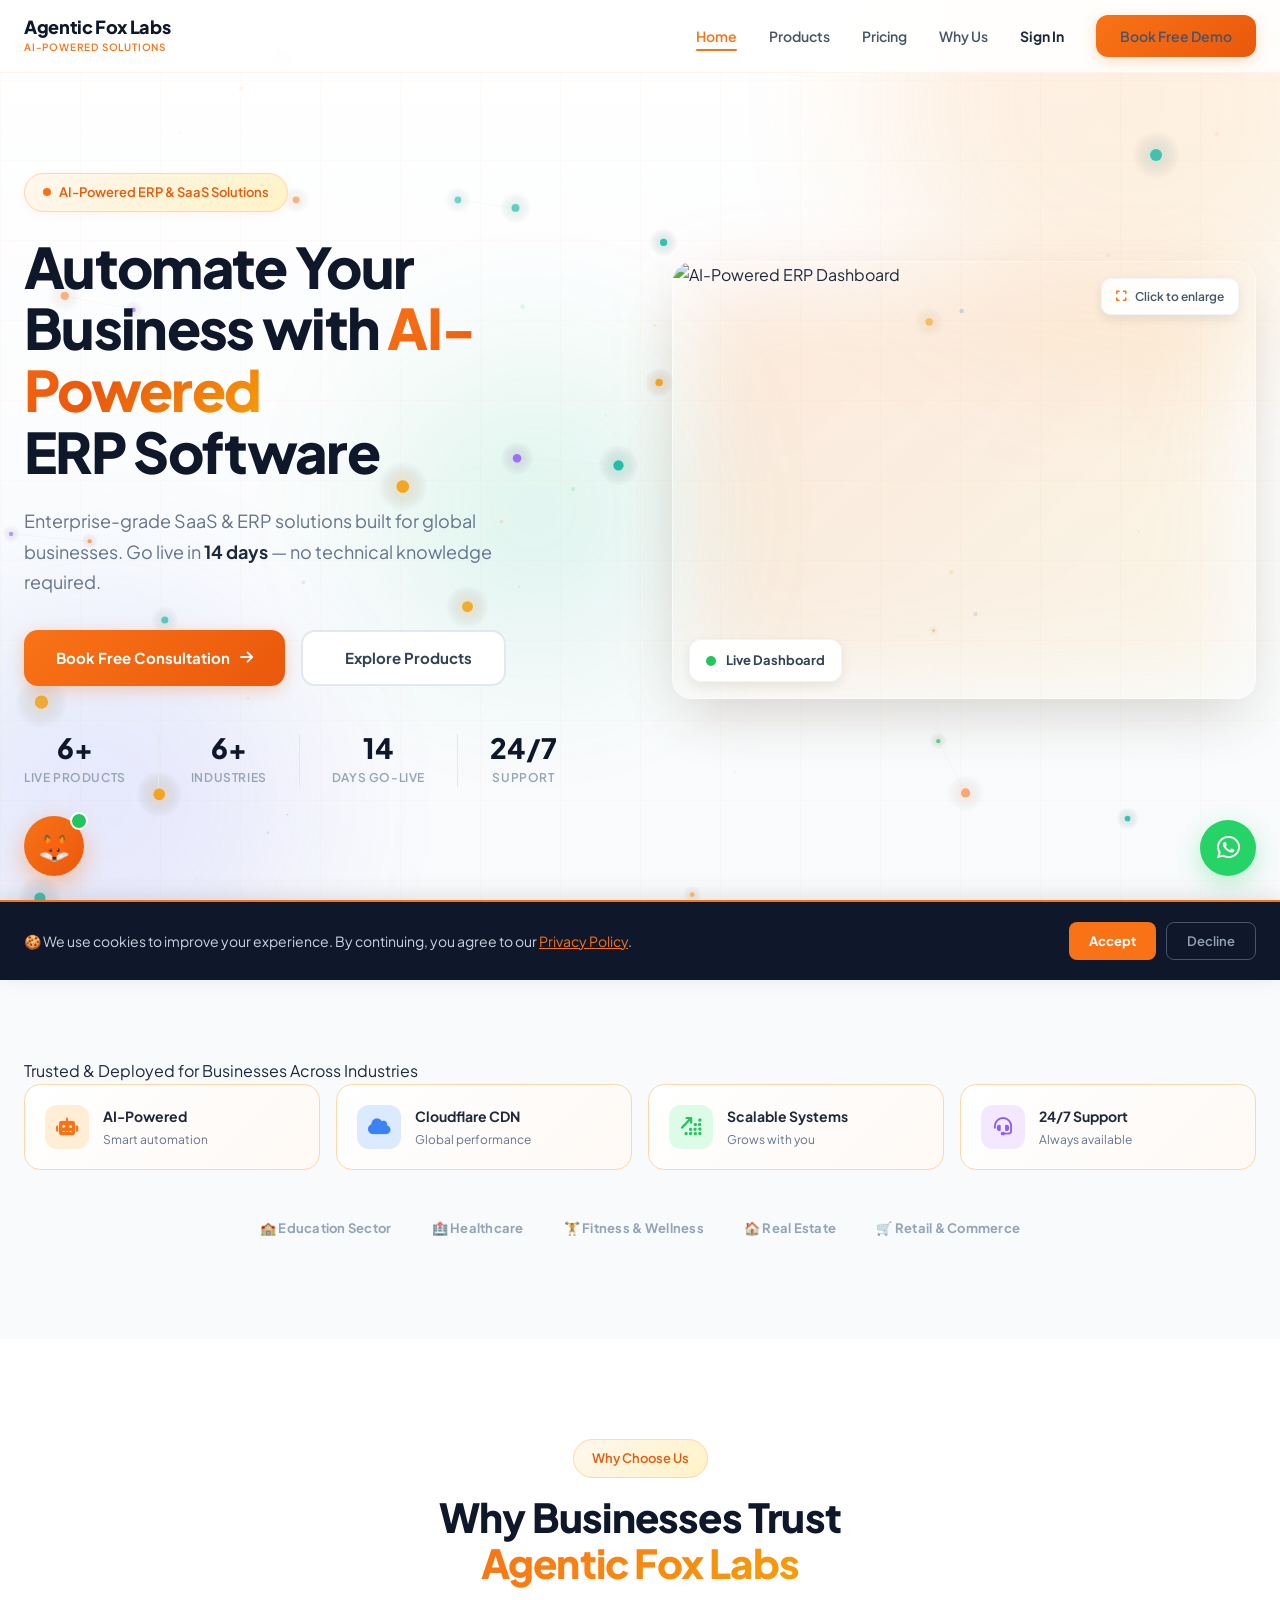
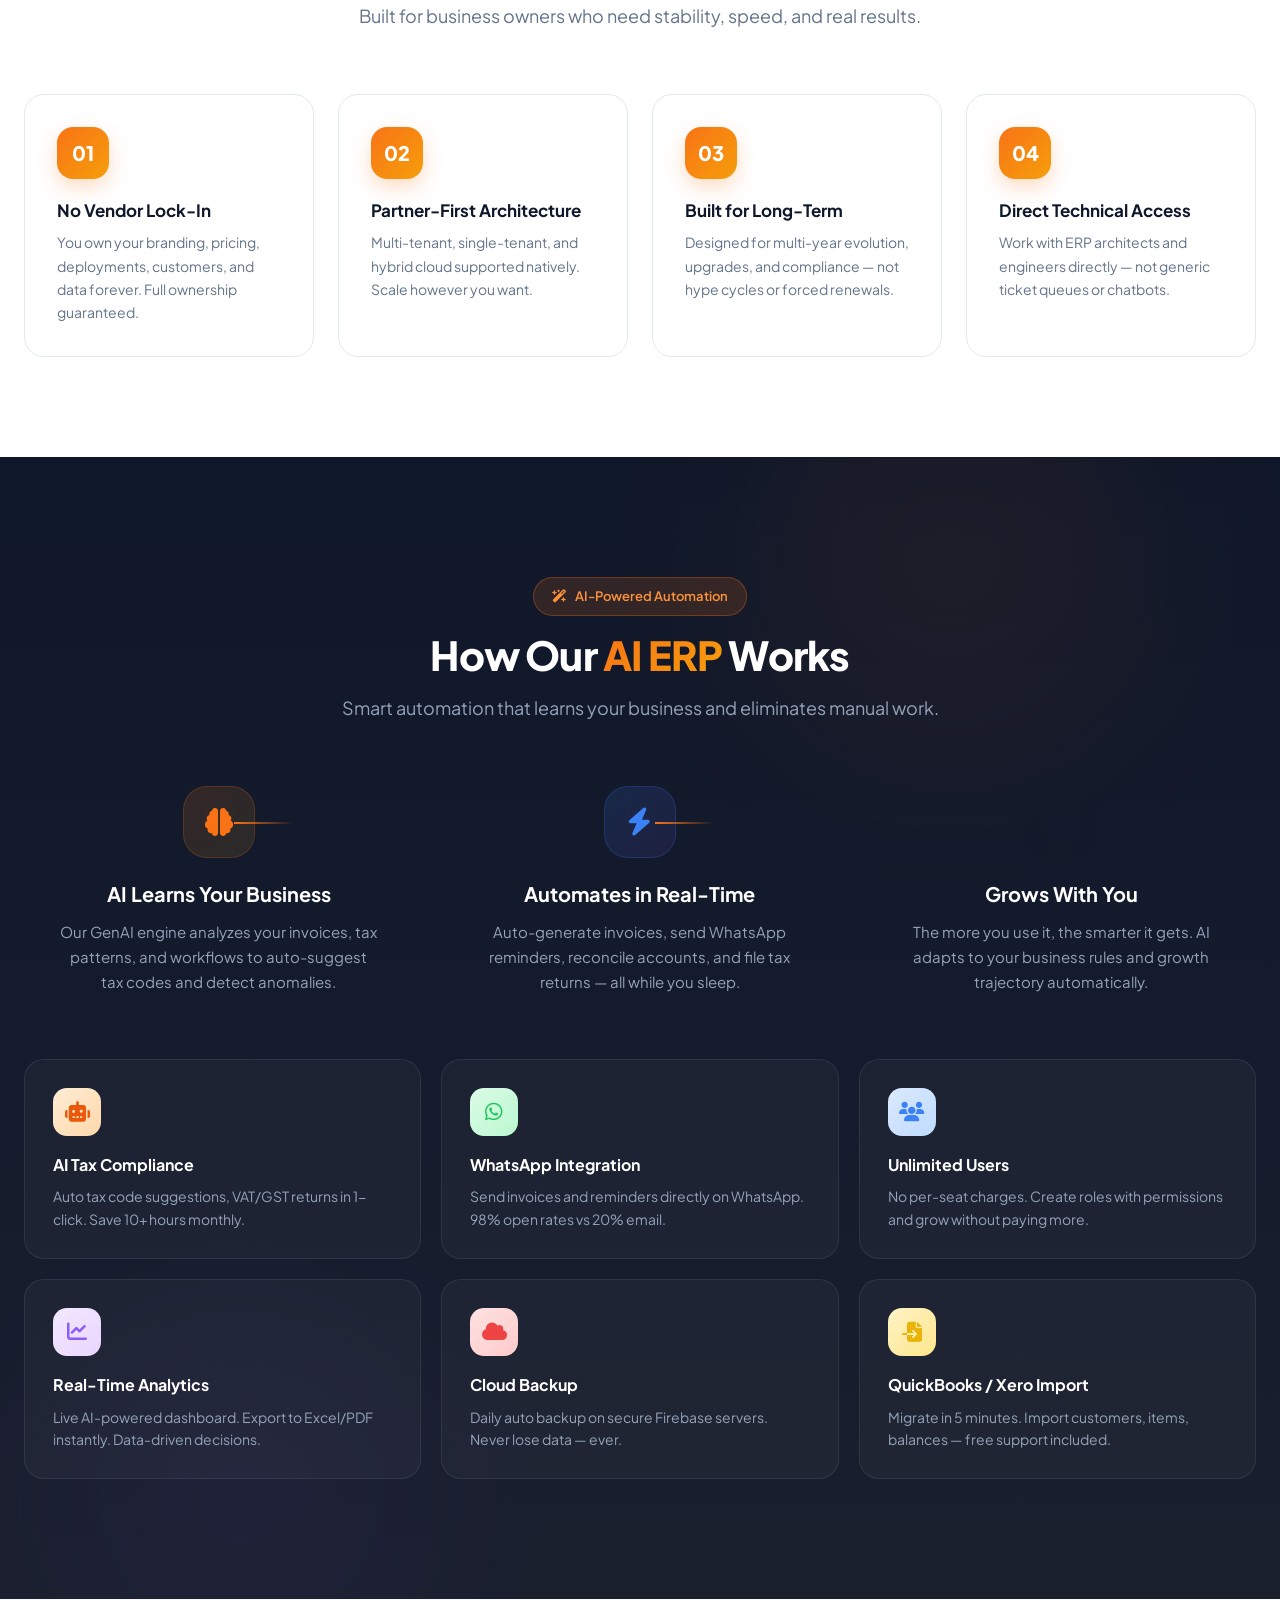
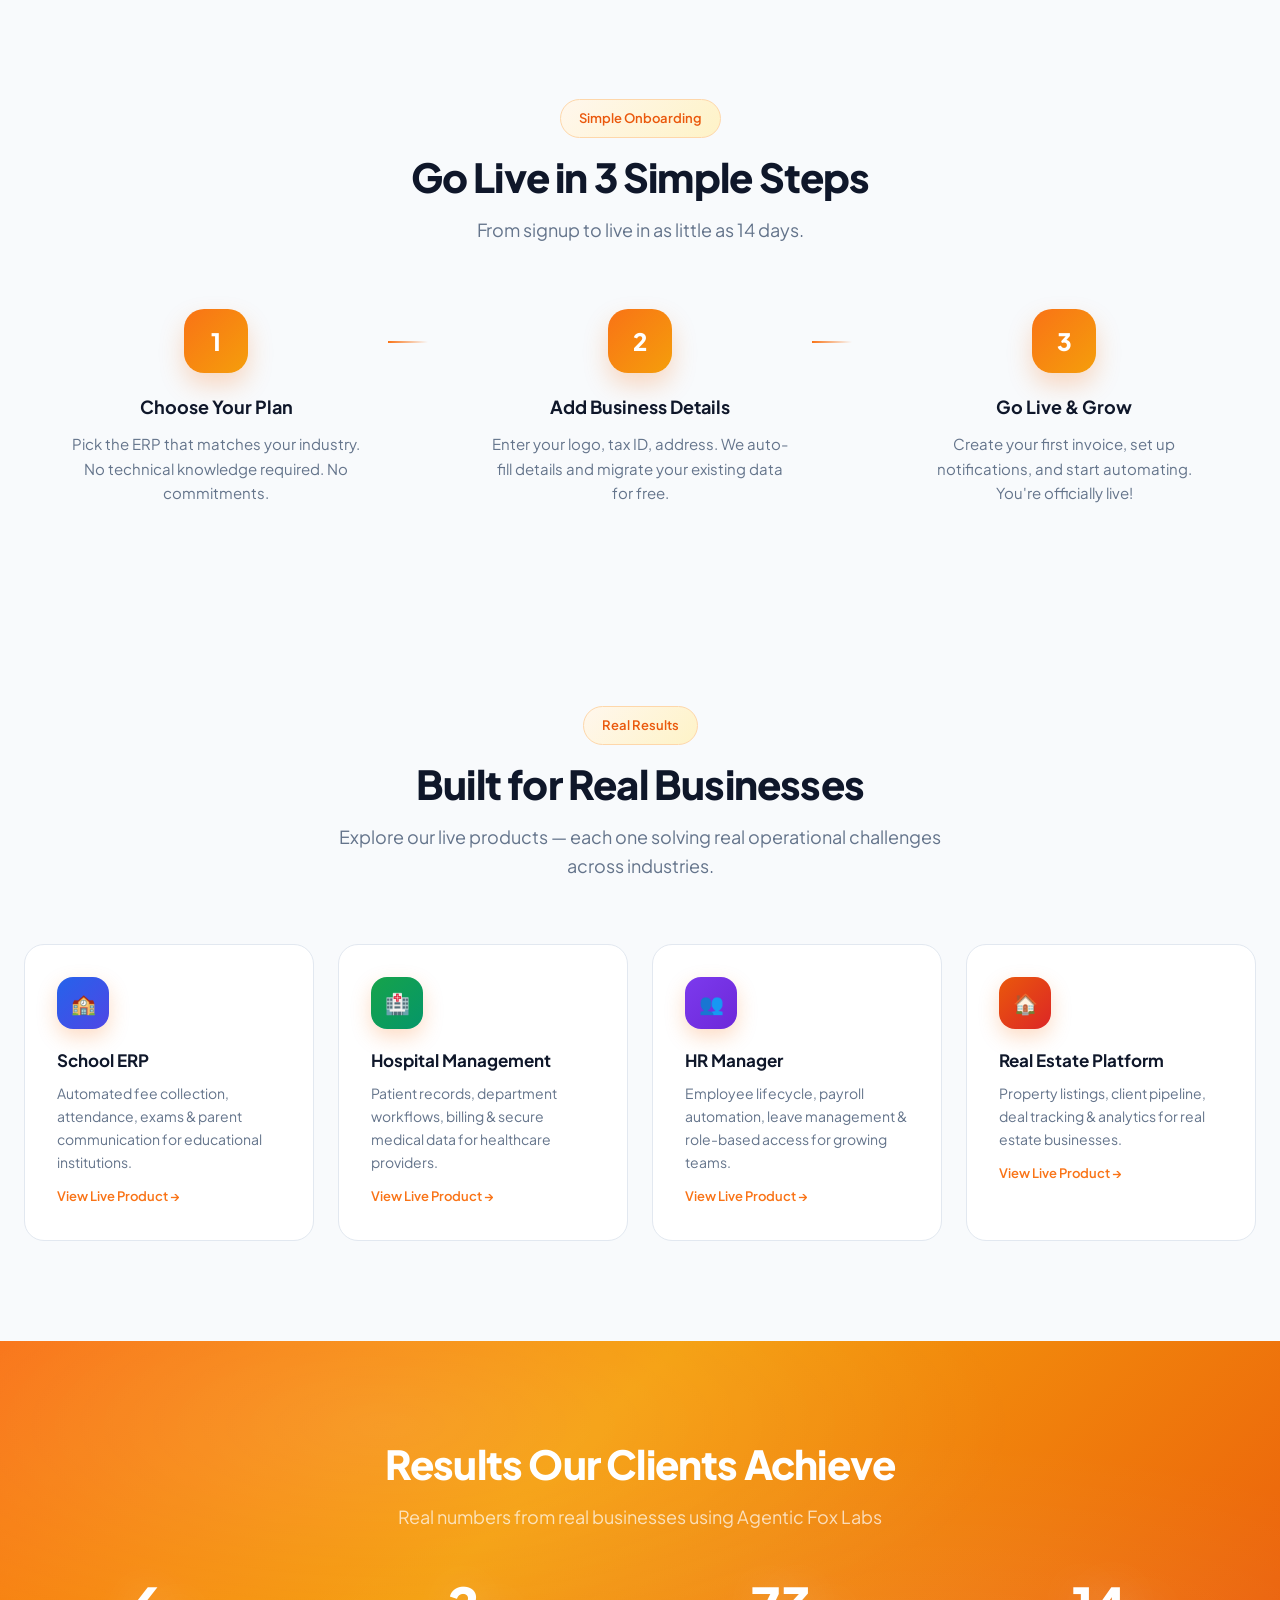
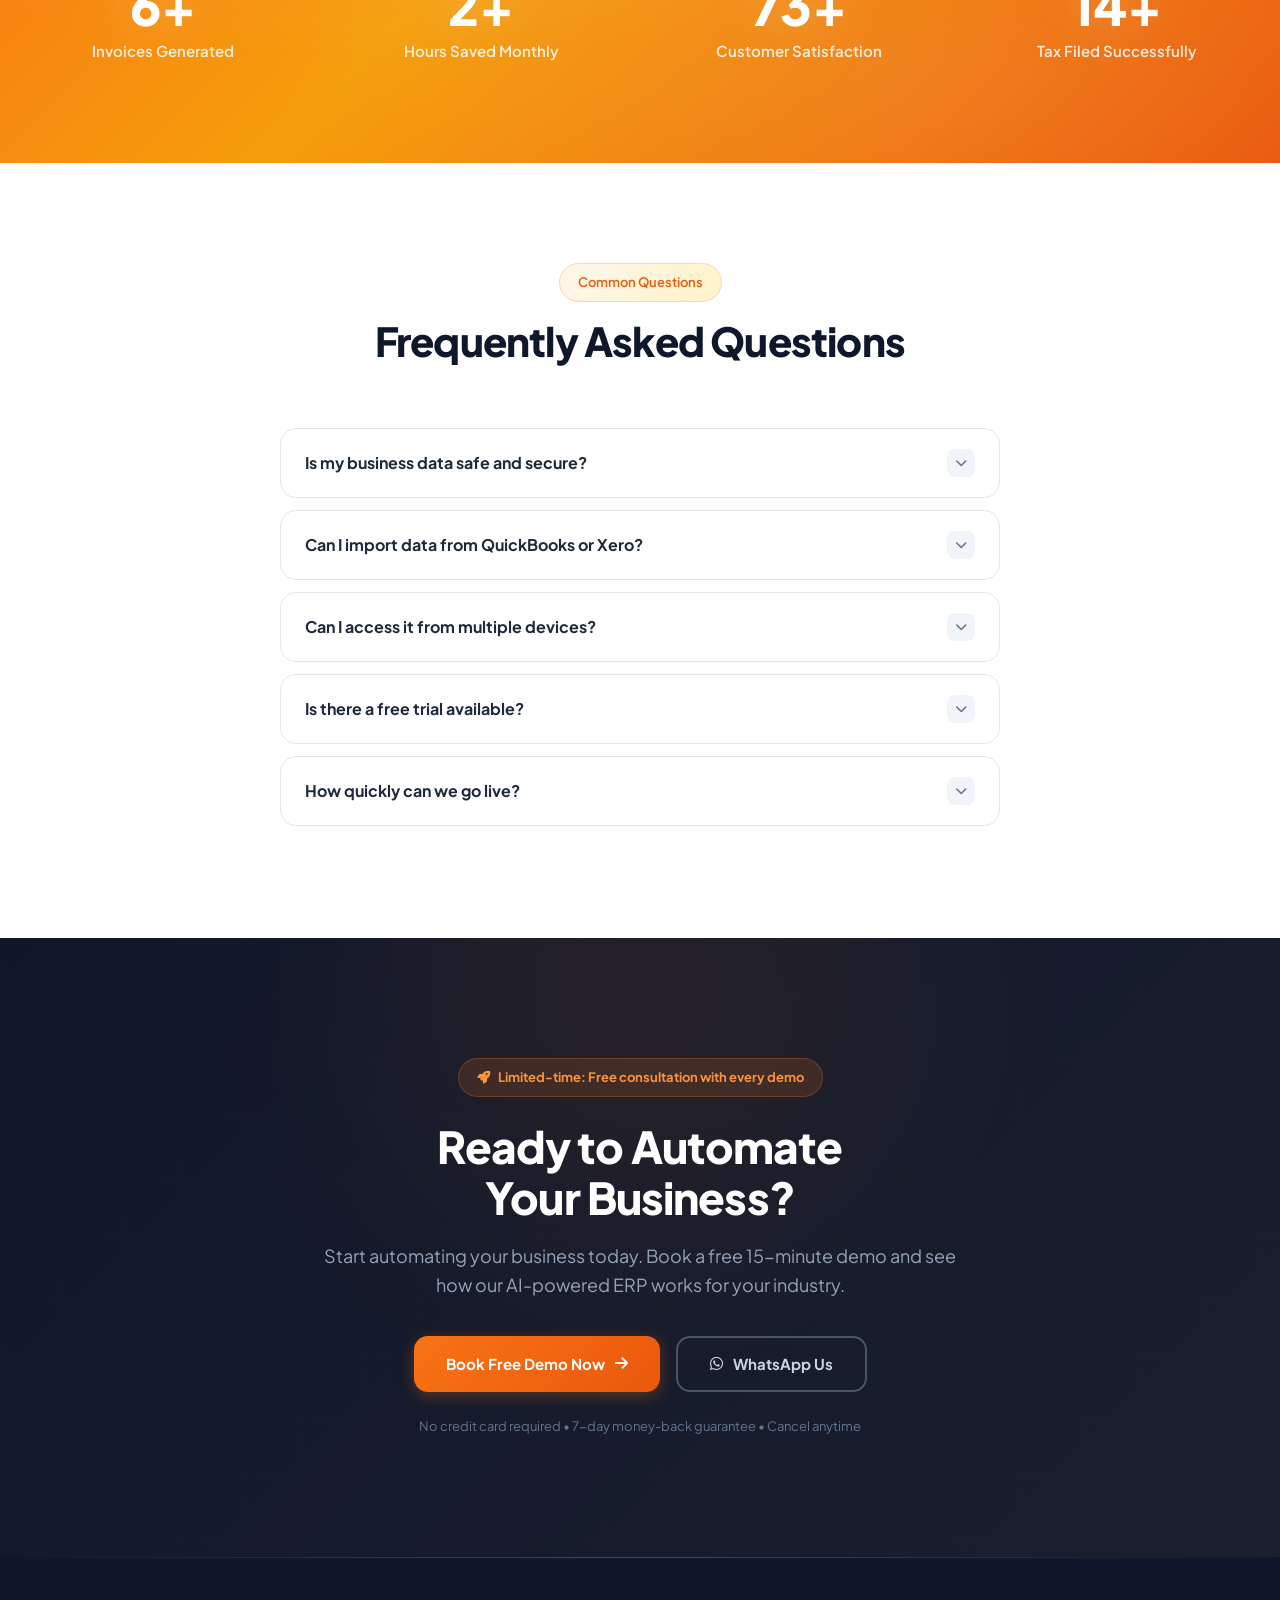
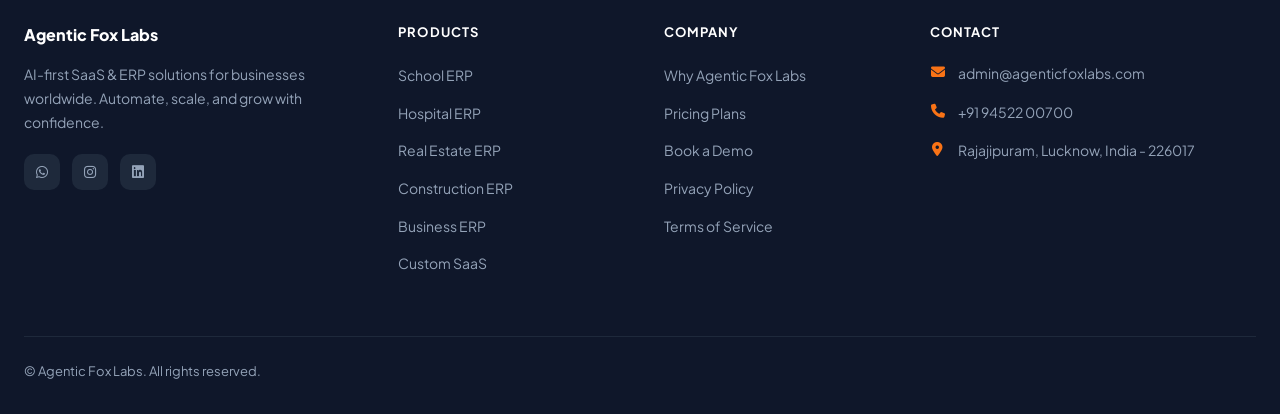
==== commit ebc389a6: "fix: update favicon path on all pages" ====
--- a/index.html
+++ b/index.html
@@ -117,7 +117,7 @@
 <link rel="stylesheet" href="https://cdnjs.cloudflare.com/ajax/libs/font-awesome/6.5.1/css/all.min.css">
 <link rel="stylesheet" href="./css/style.css">
 <link rel="stylesheet" href="./css/animations.css">
-<link rel="icon" href="./assets/favicon.png" type="image/png">
+<link rel="icon" href="Untitled (4).png" type="image/png">
 </head>
 <body>
 
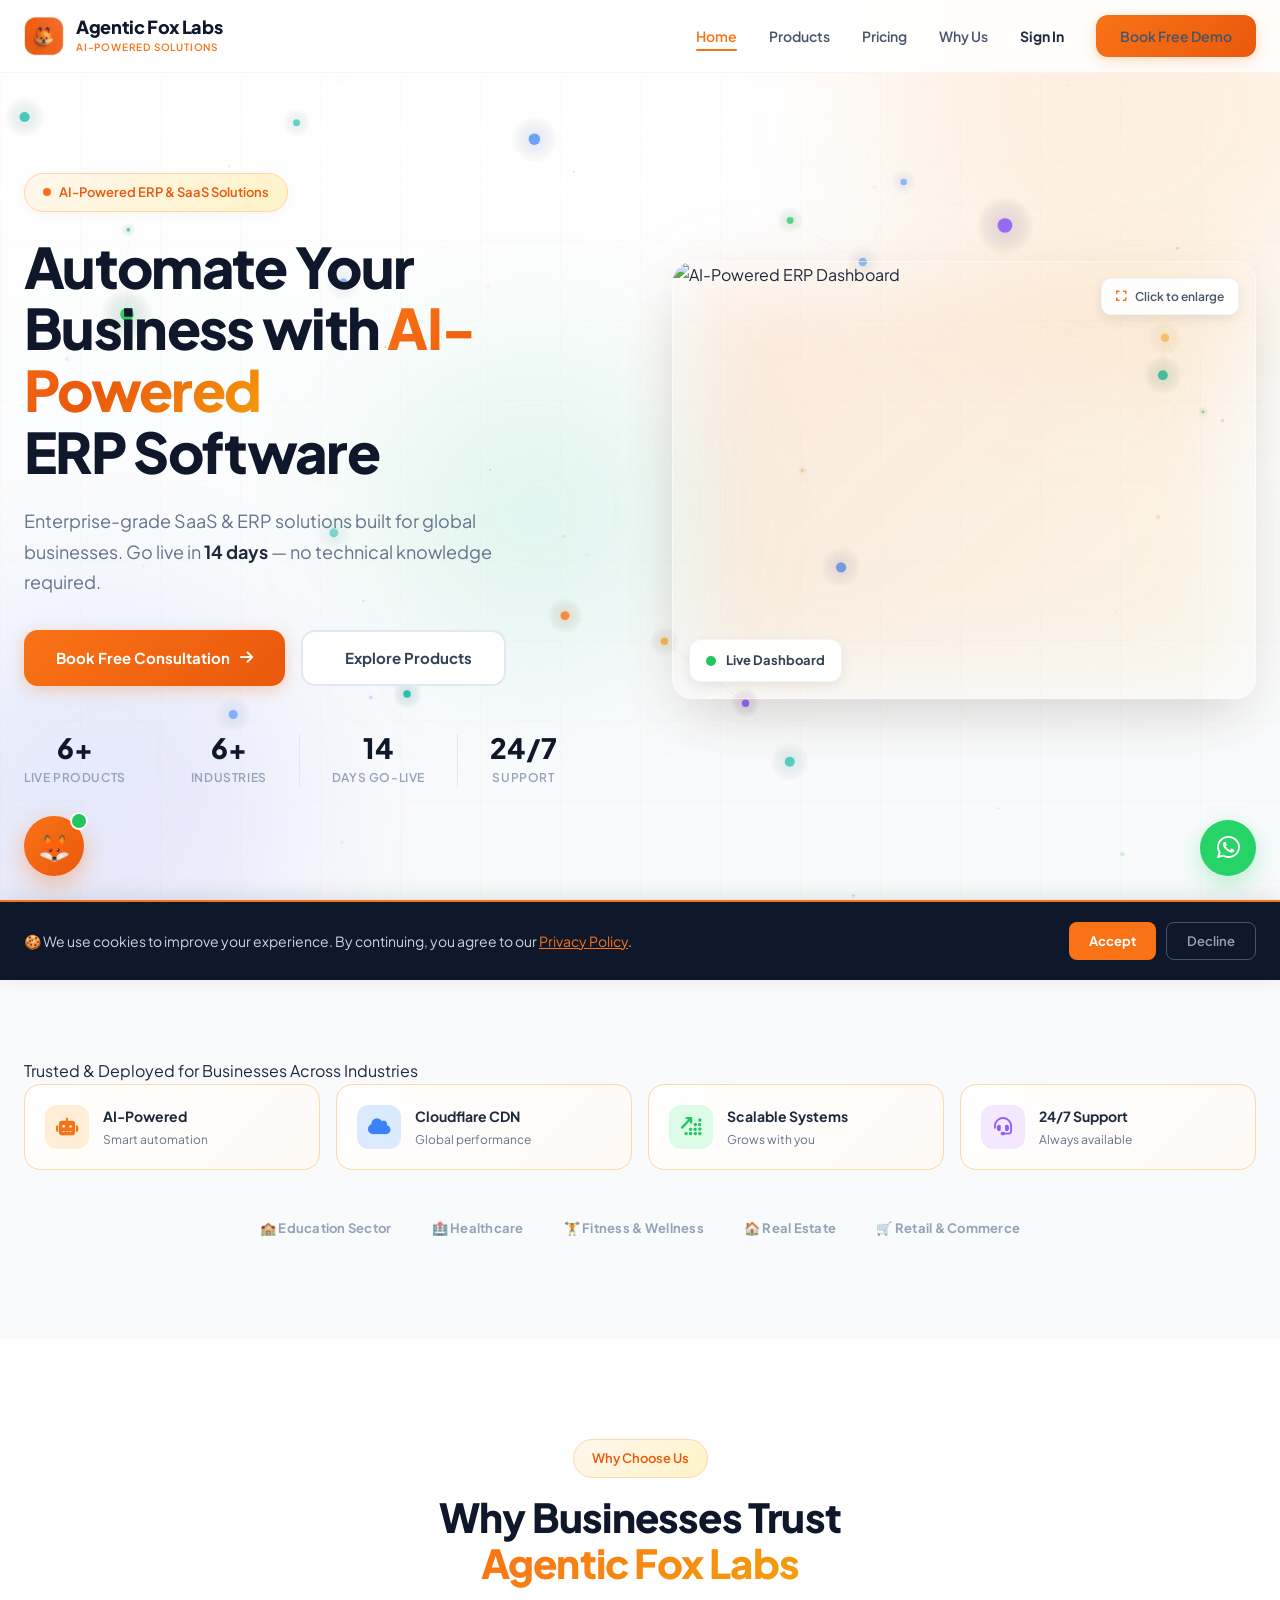
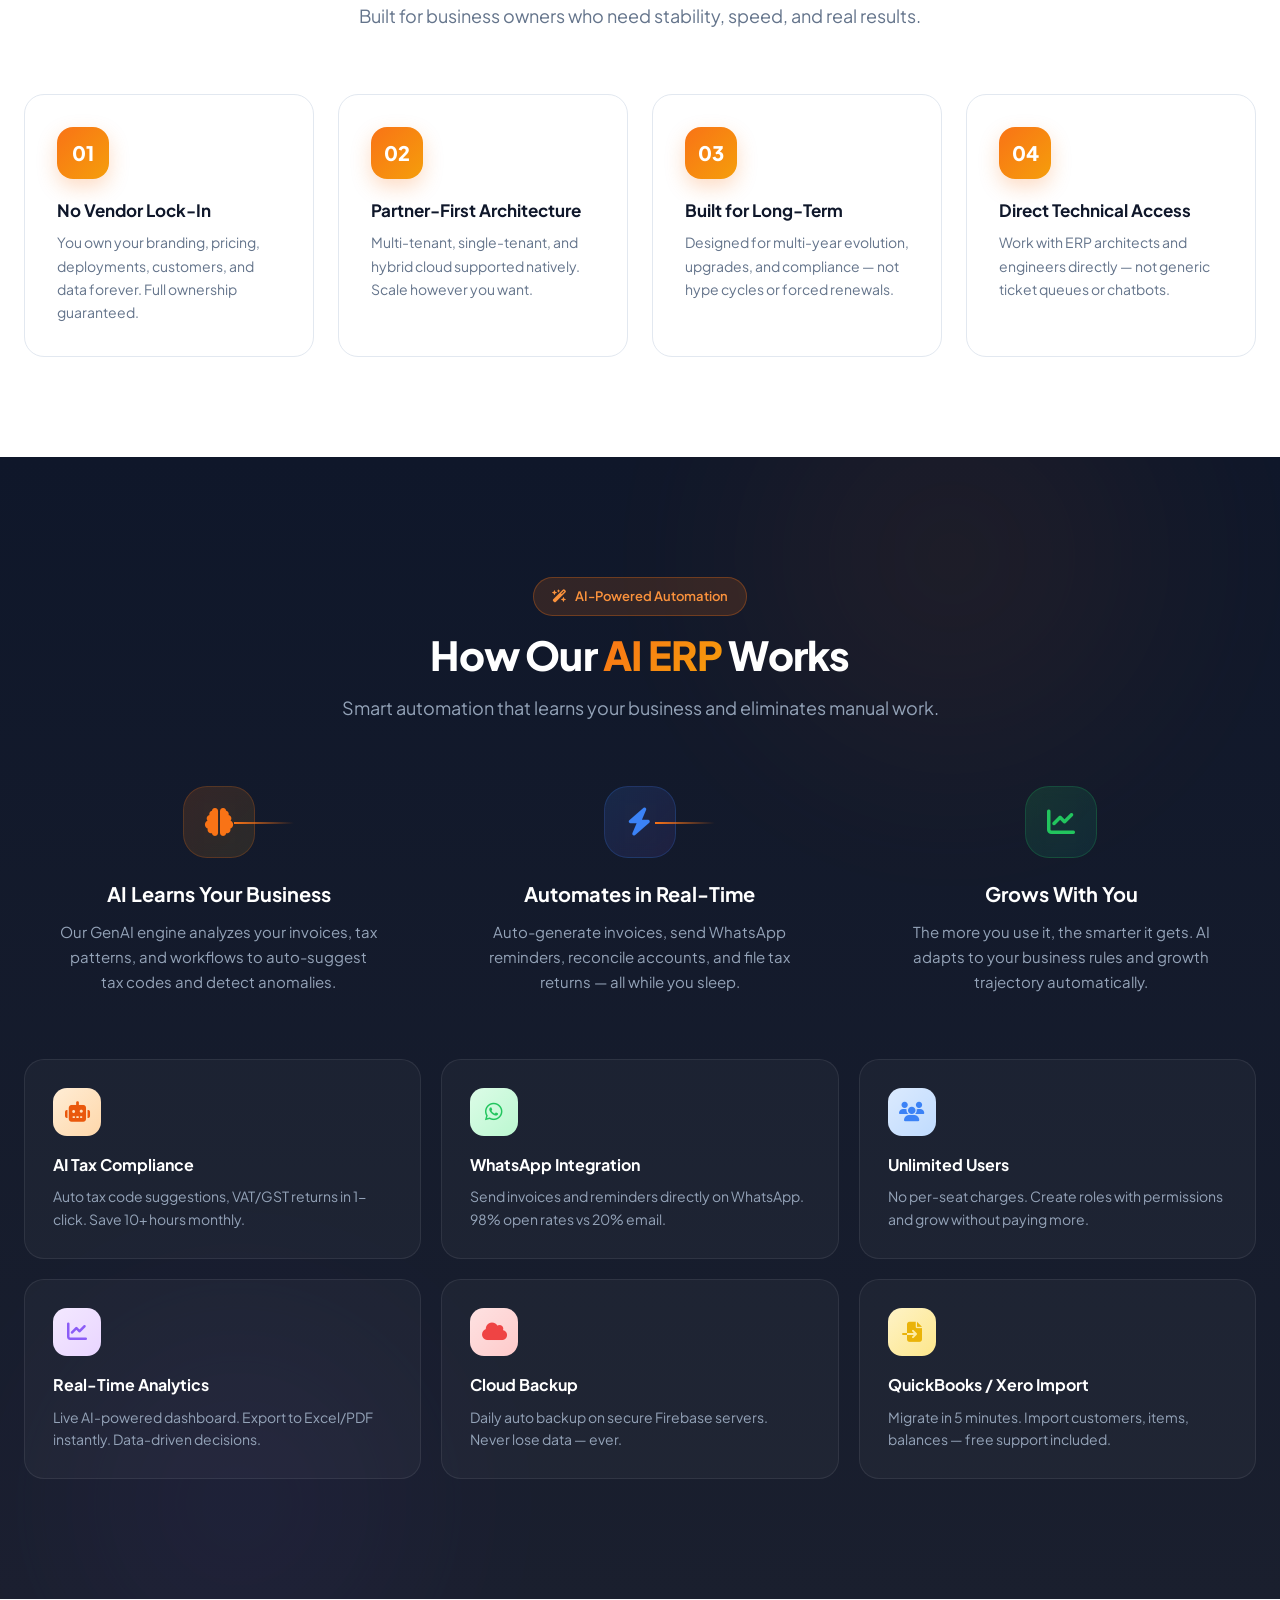
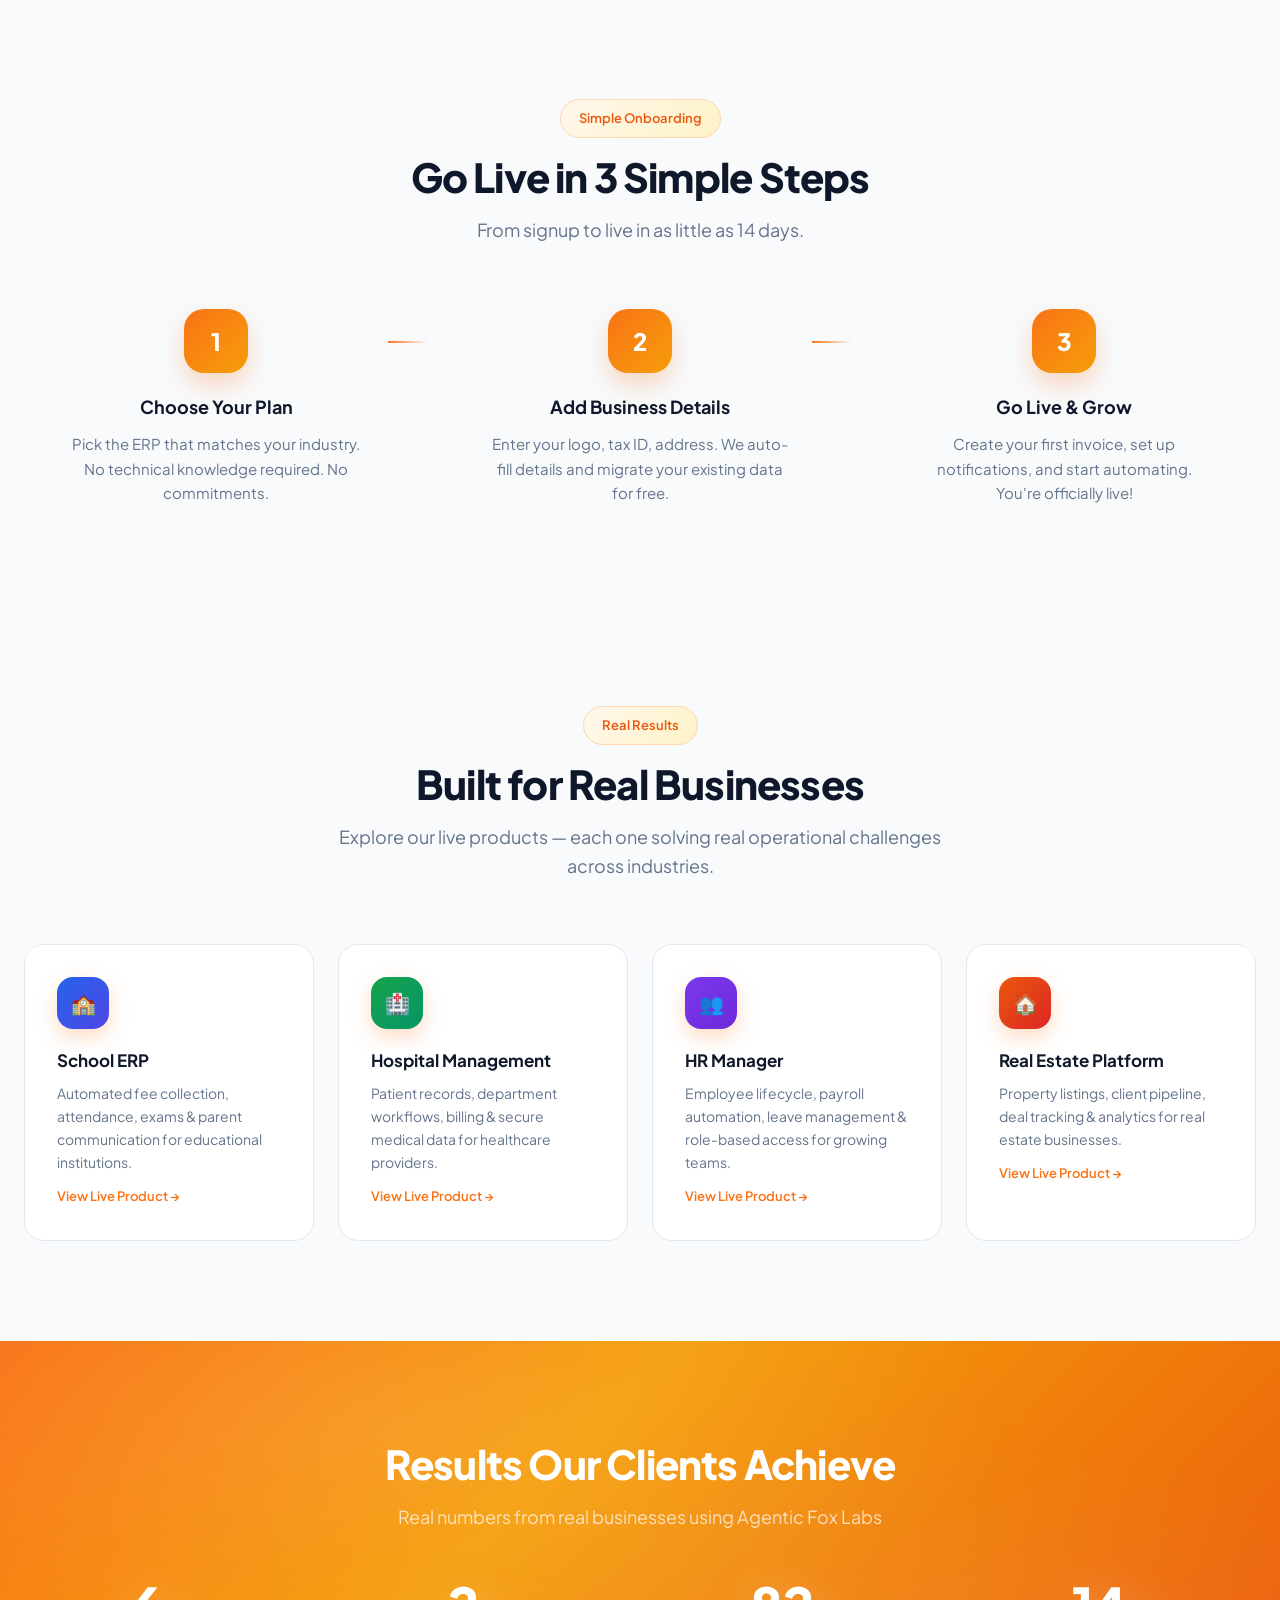
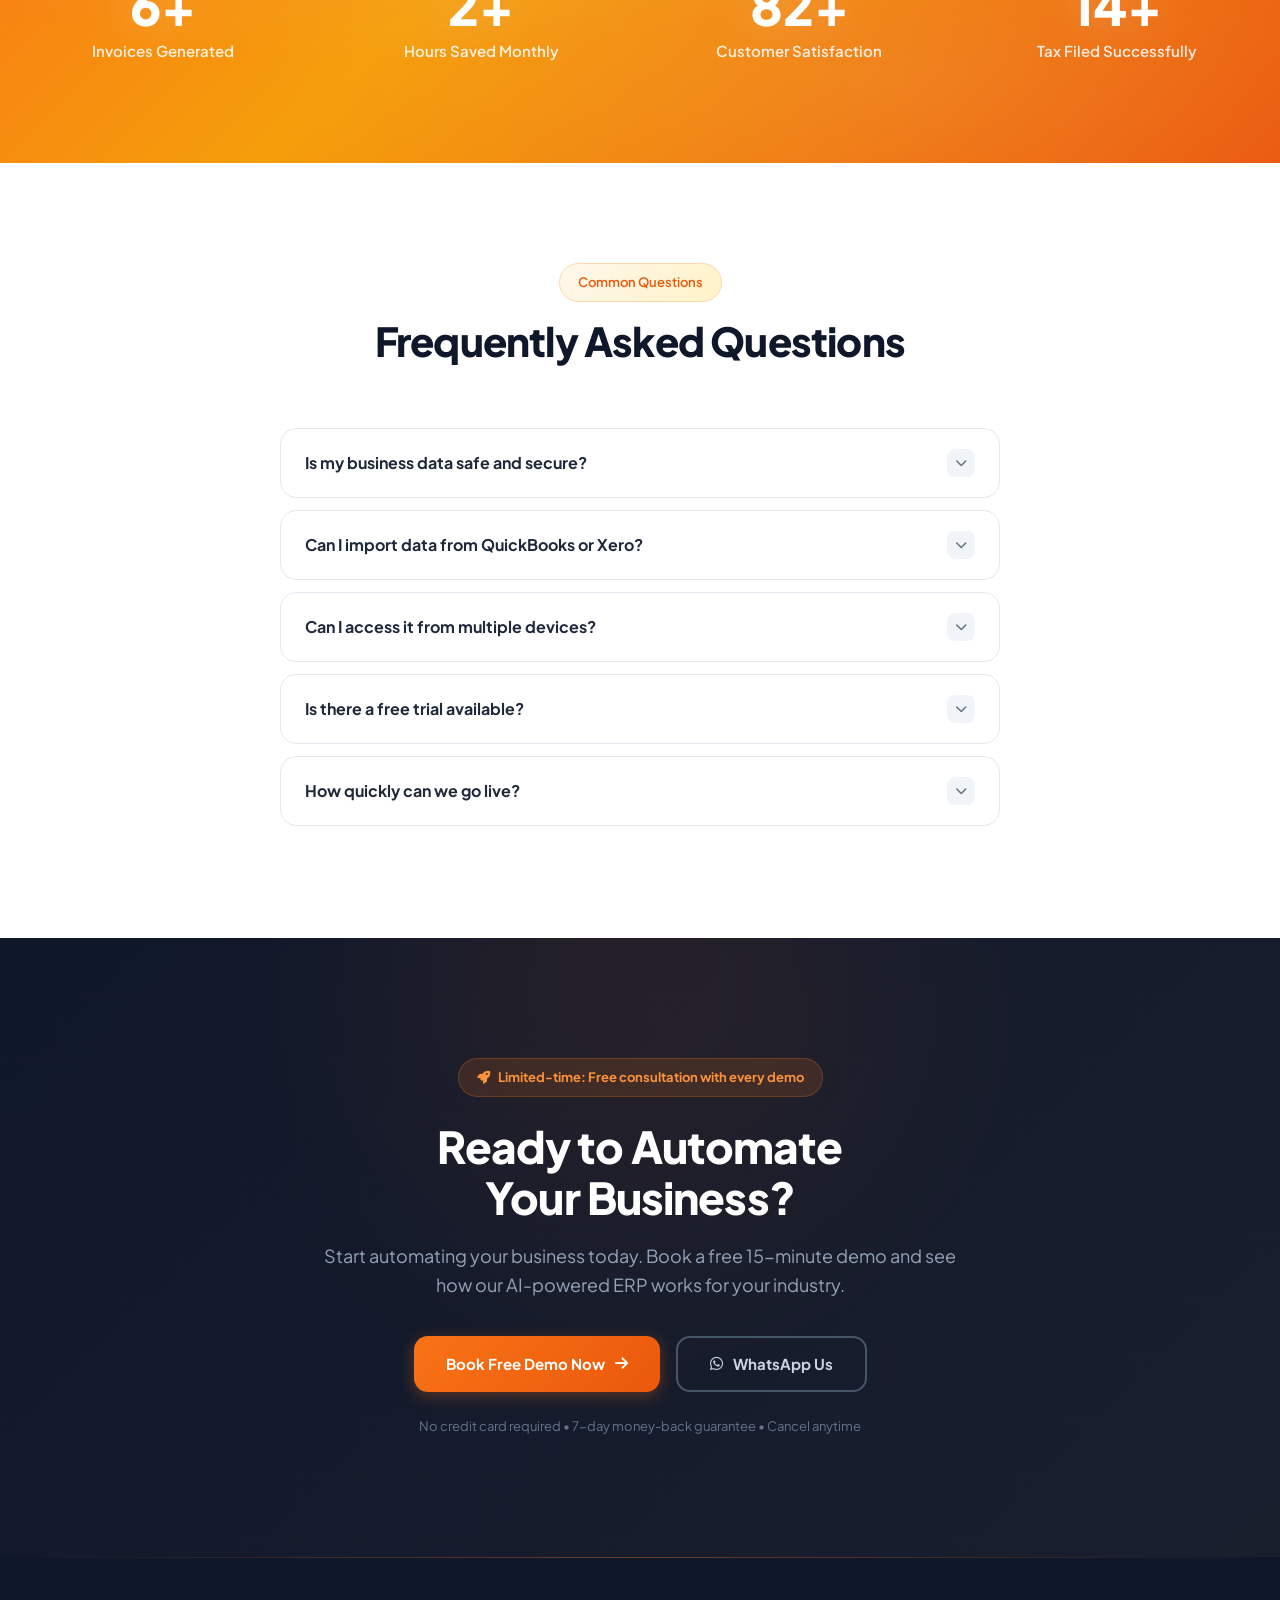
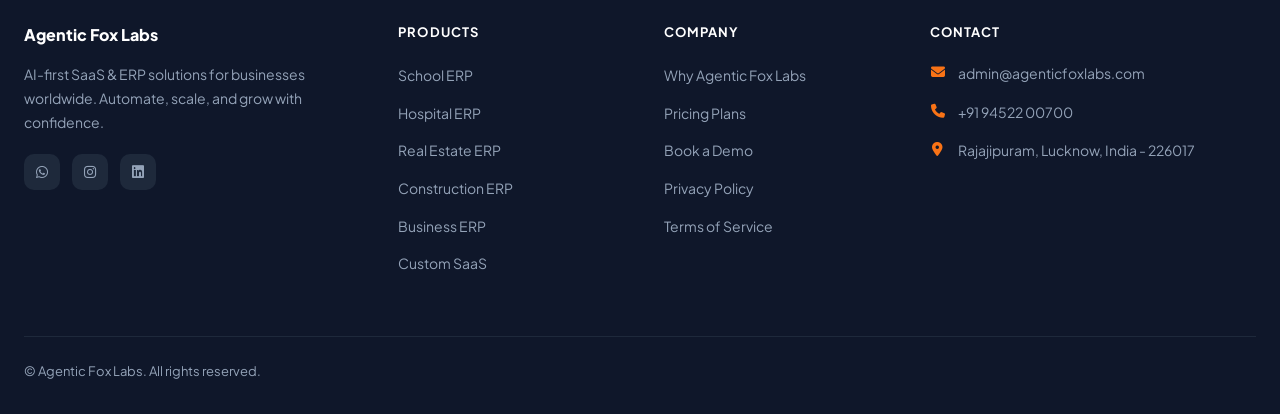
==== commit ae0a42f1: "fix: navbar logo path updated" ====
--- a/index.html
+++ b/index.html
@@ -132,13 +132,13 @@
 <!-- NAVBAR -->
 <nav class="navbar" id="navbar" role="navigation" aria-label="Main navigation">
   <div class="nav-container">
-    <a href="./index.html" class="nav-logo">
-      <img src="./assets/favicon.png" alt="Agentic Fox Labs" onerror="this.style.display='none'">
-      <div class="nav-logo-text">
-        <span class="brand">Agentic Fox Labs</span>
-        <span class="tag">AI-Powered Solutions</span>
-      </div>
-    </a>
+ <a href="./index.html" class="nav-logo">
+  <img src="Untitled (4).png" alt="Agentic Fox Labs" onerror="this.style.display='none'">
+  <div class="nav-logo-text">
+    <span class="brand">Agentic Fox Labs</span>
+    <span class="tag">AI-Powered Solutions</span>
+  </div>
+</a>
     <div class="nav-links">
       <a href="./index.html" class="active" data-page="home">Home</a>
       <a href="./products.html" data-page="products">Products</a>
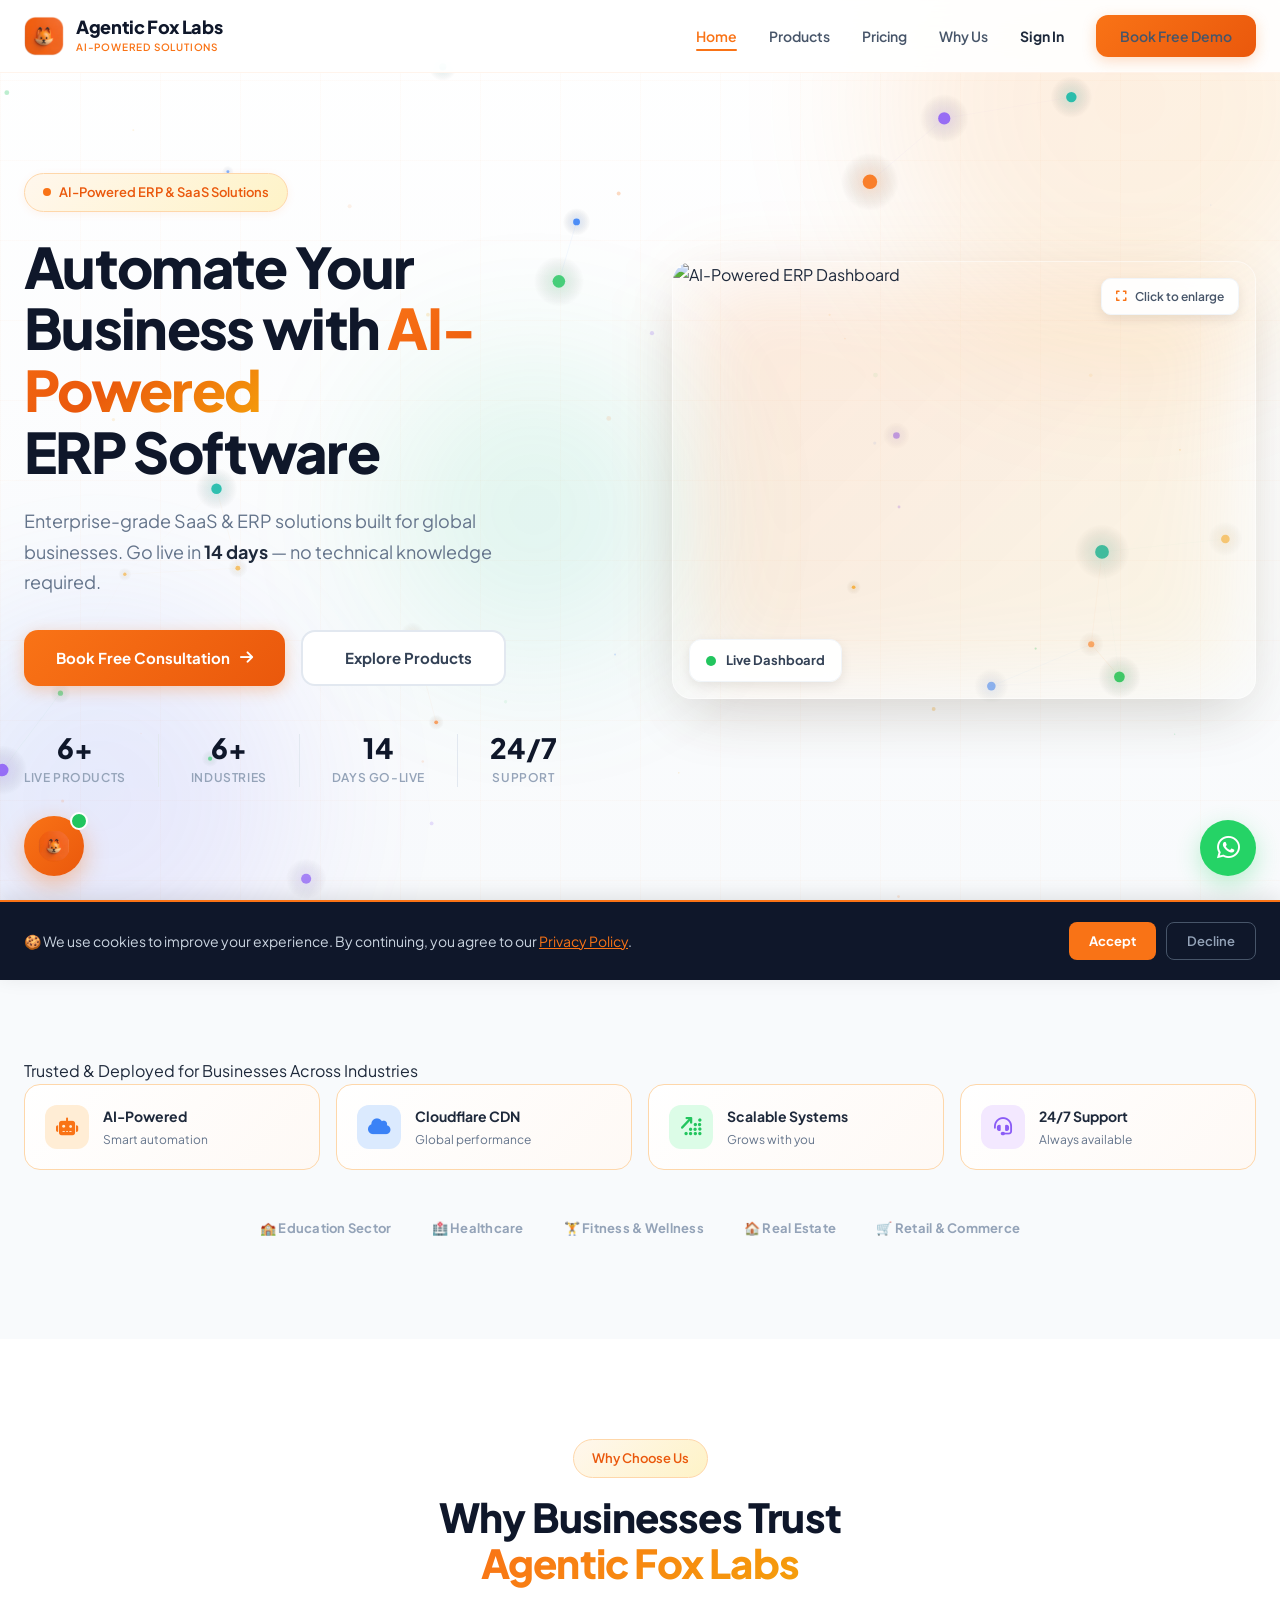
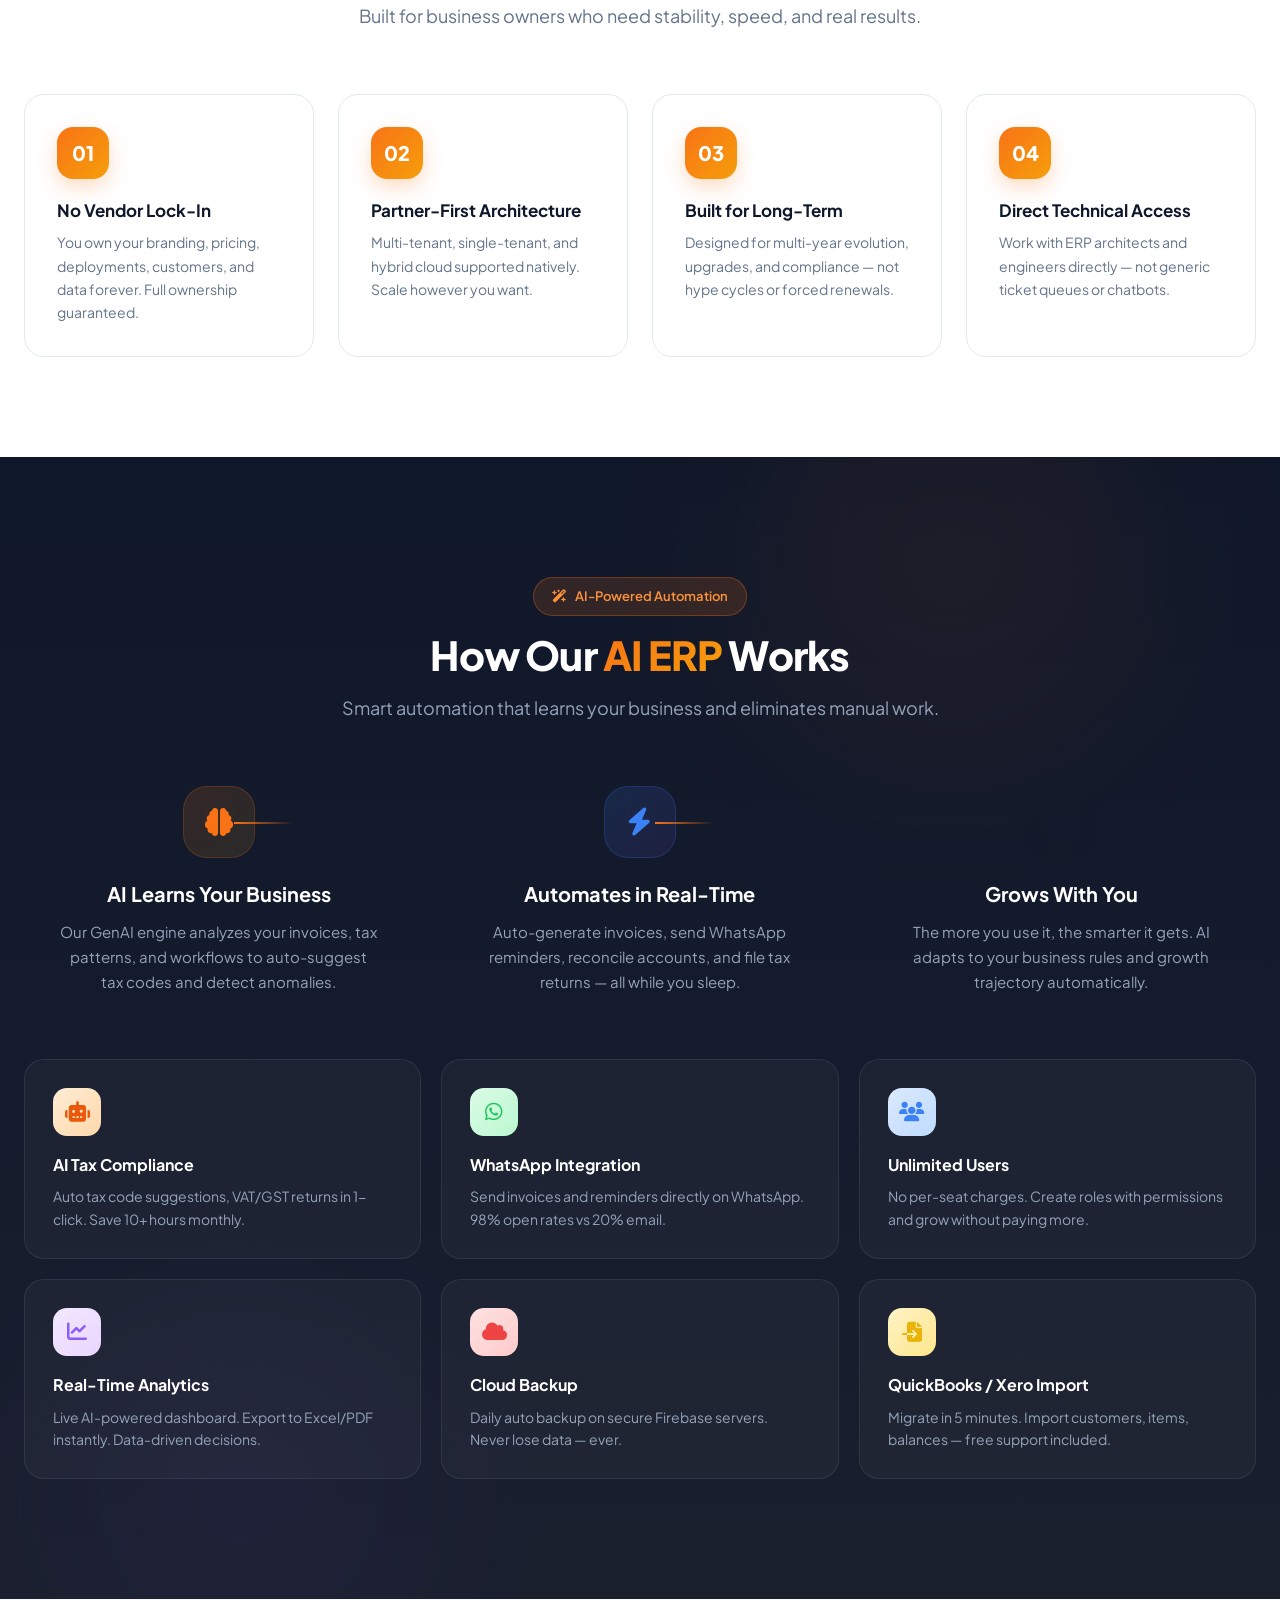
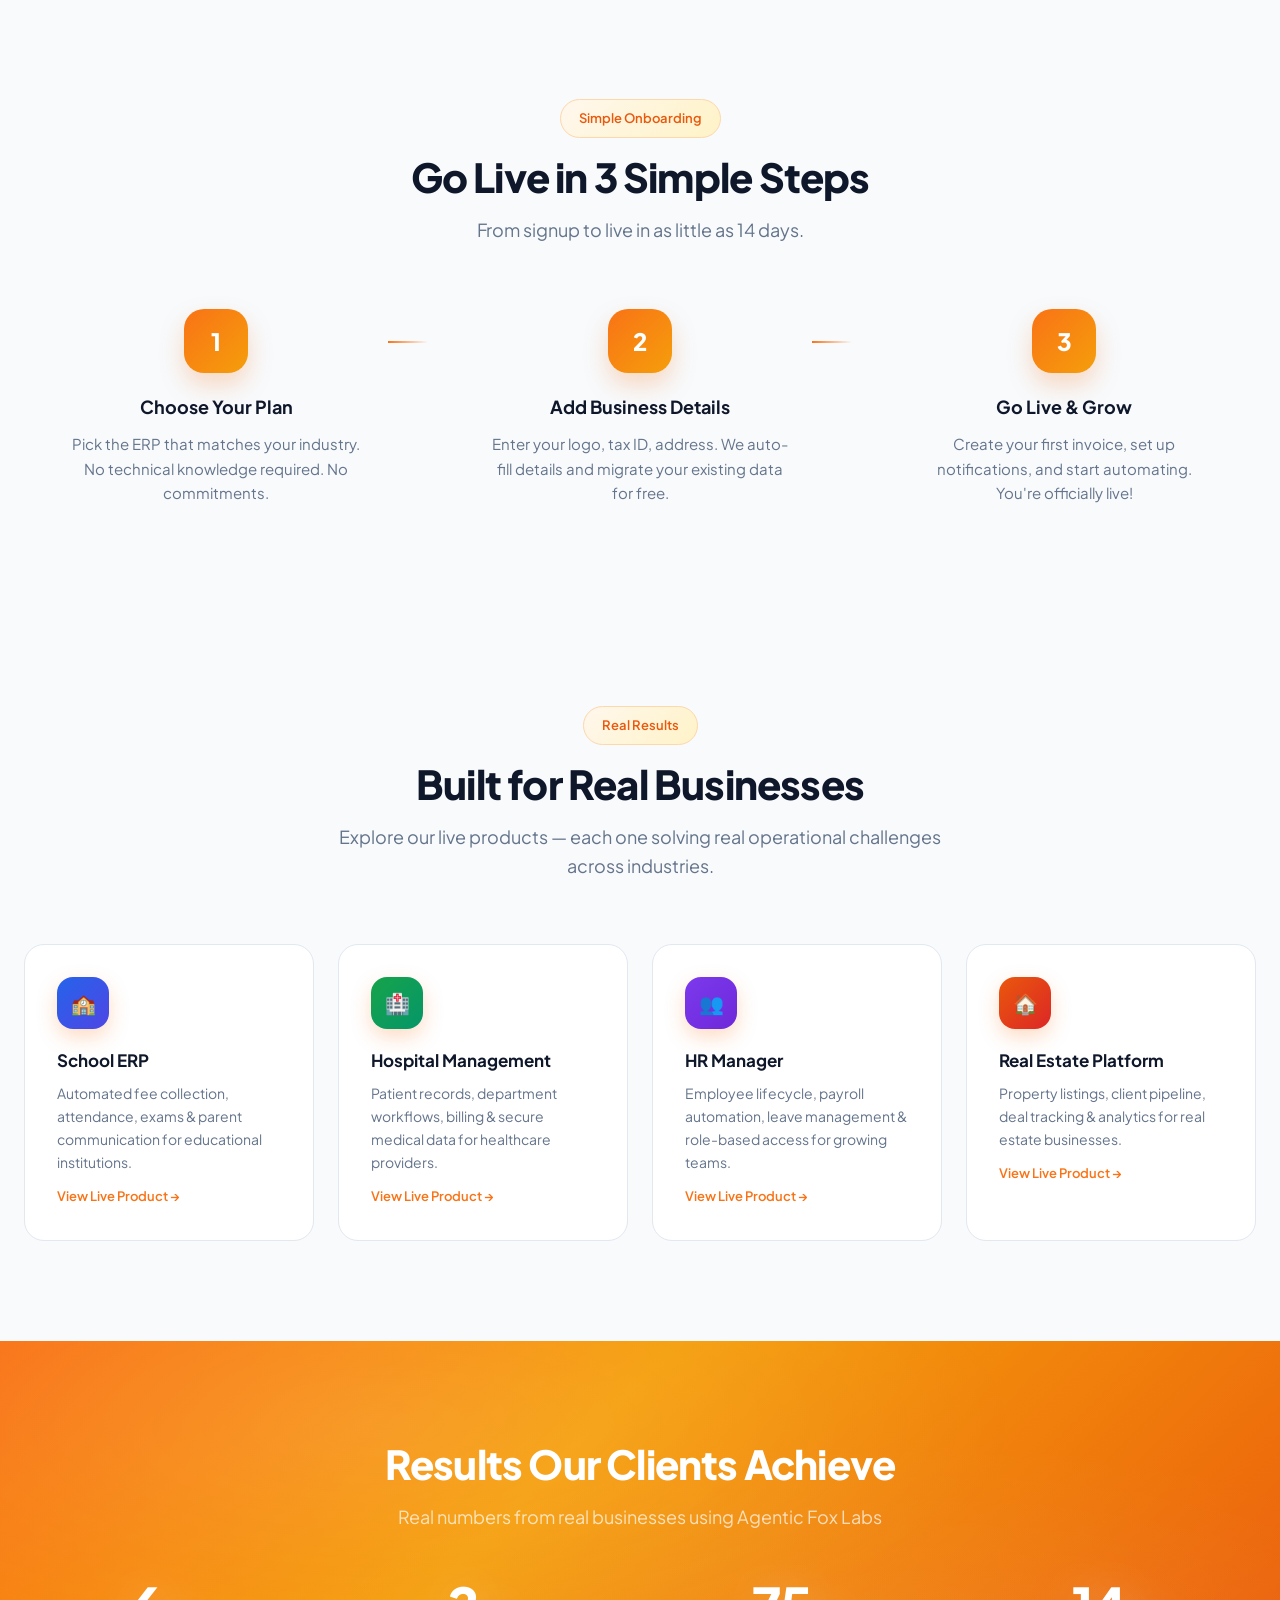
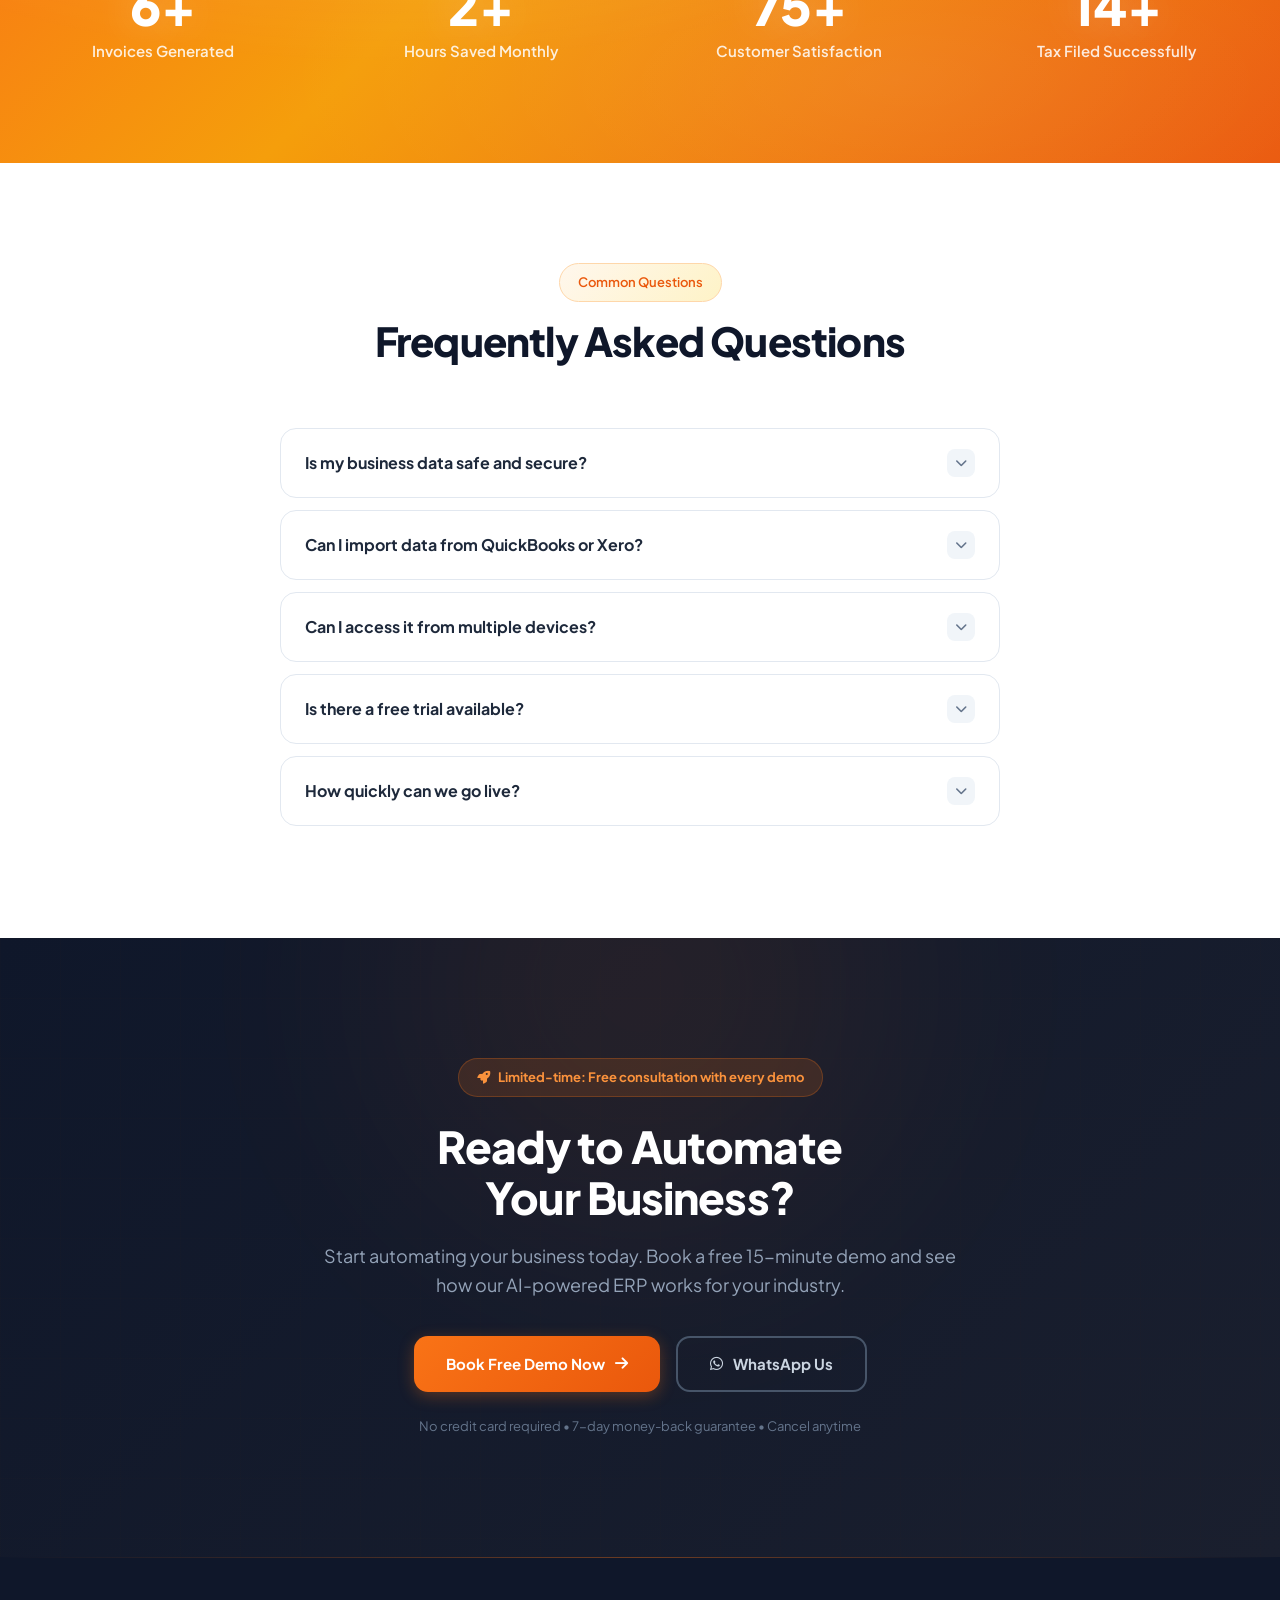
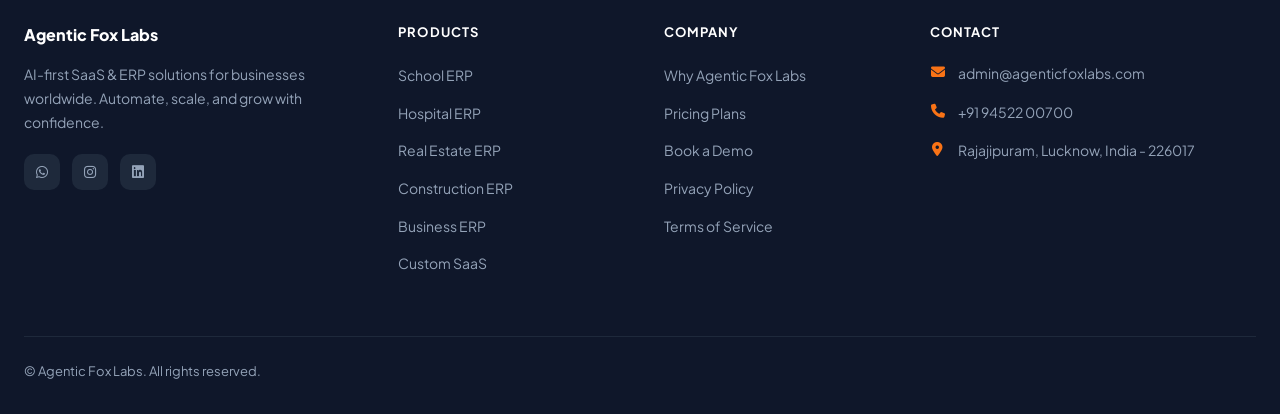
==== commit 089cd2e0: "fix: replace chatbot emoji with logo for cross-device consistency" ====
--- a/index.html
+++ b/index.html
@@ -557,13 +557,13 @@
 
 <!-- FOX AI CHATBOT -->
 <button class="fox-chat-btn" id="foxChatBtn" aria-label="Chat with Fox AI">
-  🦊
-  <span class="fox-notif"></span>
+<img src="Untitled (4).png" alt="Fox AI" style="width:32px;height:32px;border-radius:50%;object-fit:cover;">  
+<span class="fox-notif"></span>
 </button>
 
 <div class="fox-chat-window" id="foxChatWindow">
   <div class="fox-chat-header">
-    <div class="fox-avatar">🦊</div>
+    <div class="fox-avatar"><img src="Untitled (4).png" alt="Fox AI" style="width:100%;height:100%;border-radius:50%;object-fit:cover;"></div>
     <div class="fox-header-info">
       <div class="fox-header-name">Fox AI</div>
       <div class="fox-header-status">Online — AgenticFoxLabs</div>
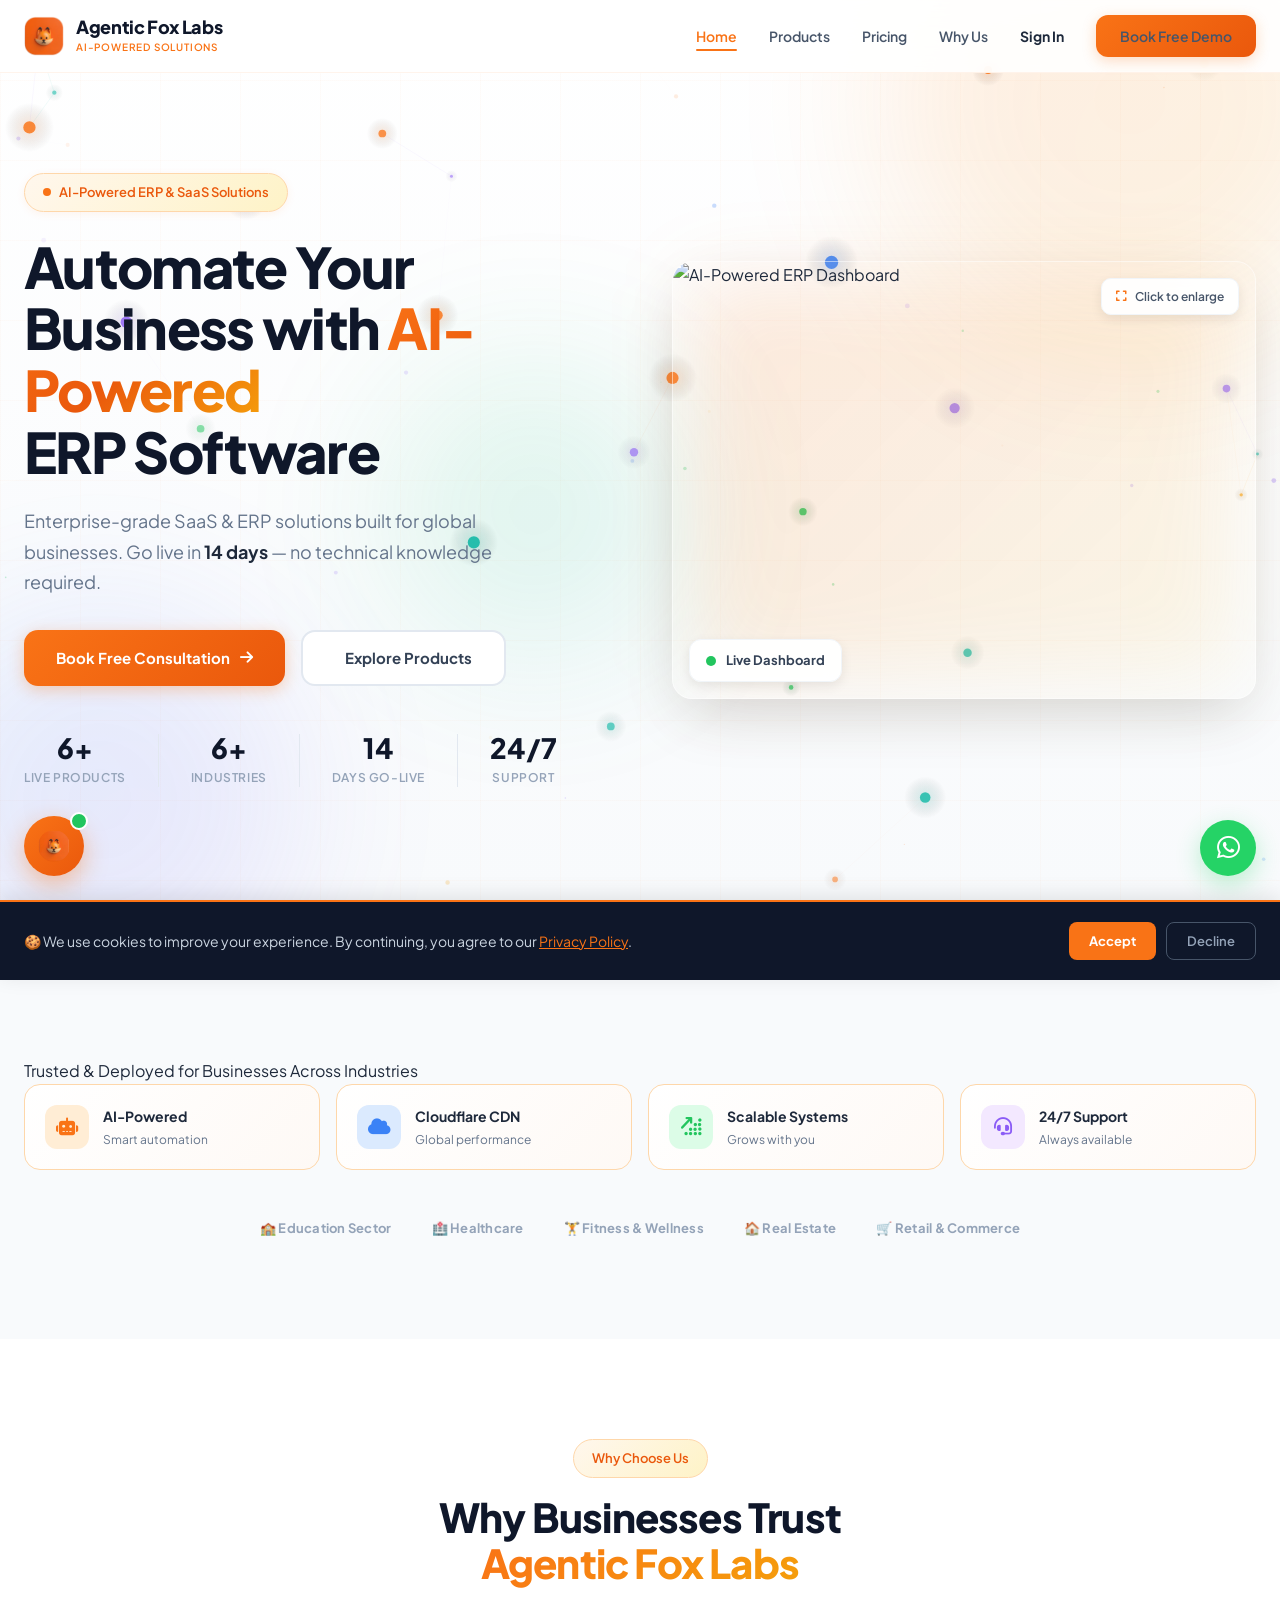
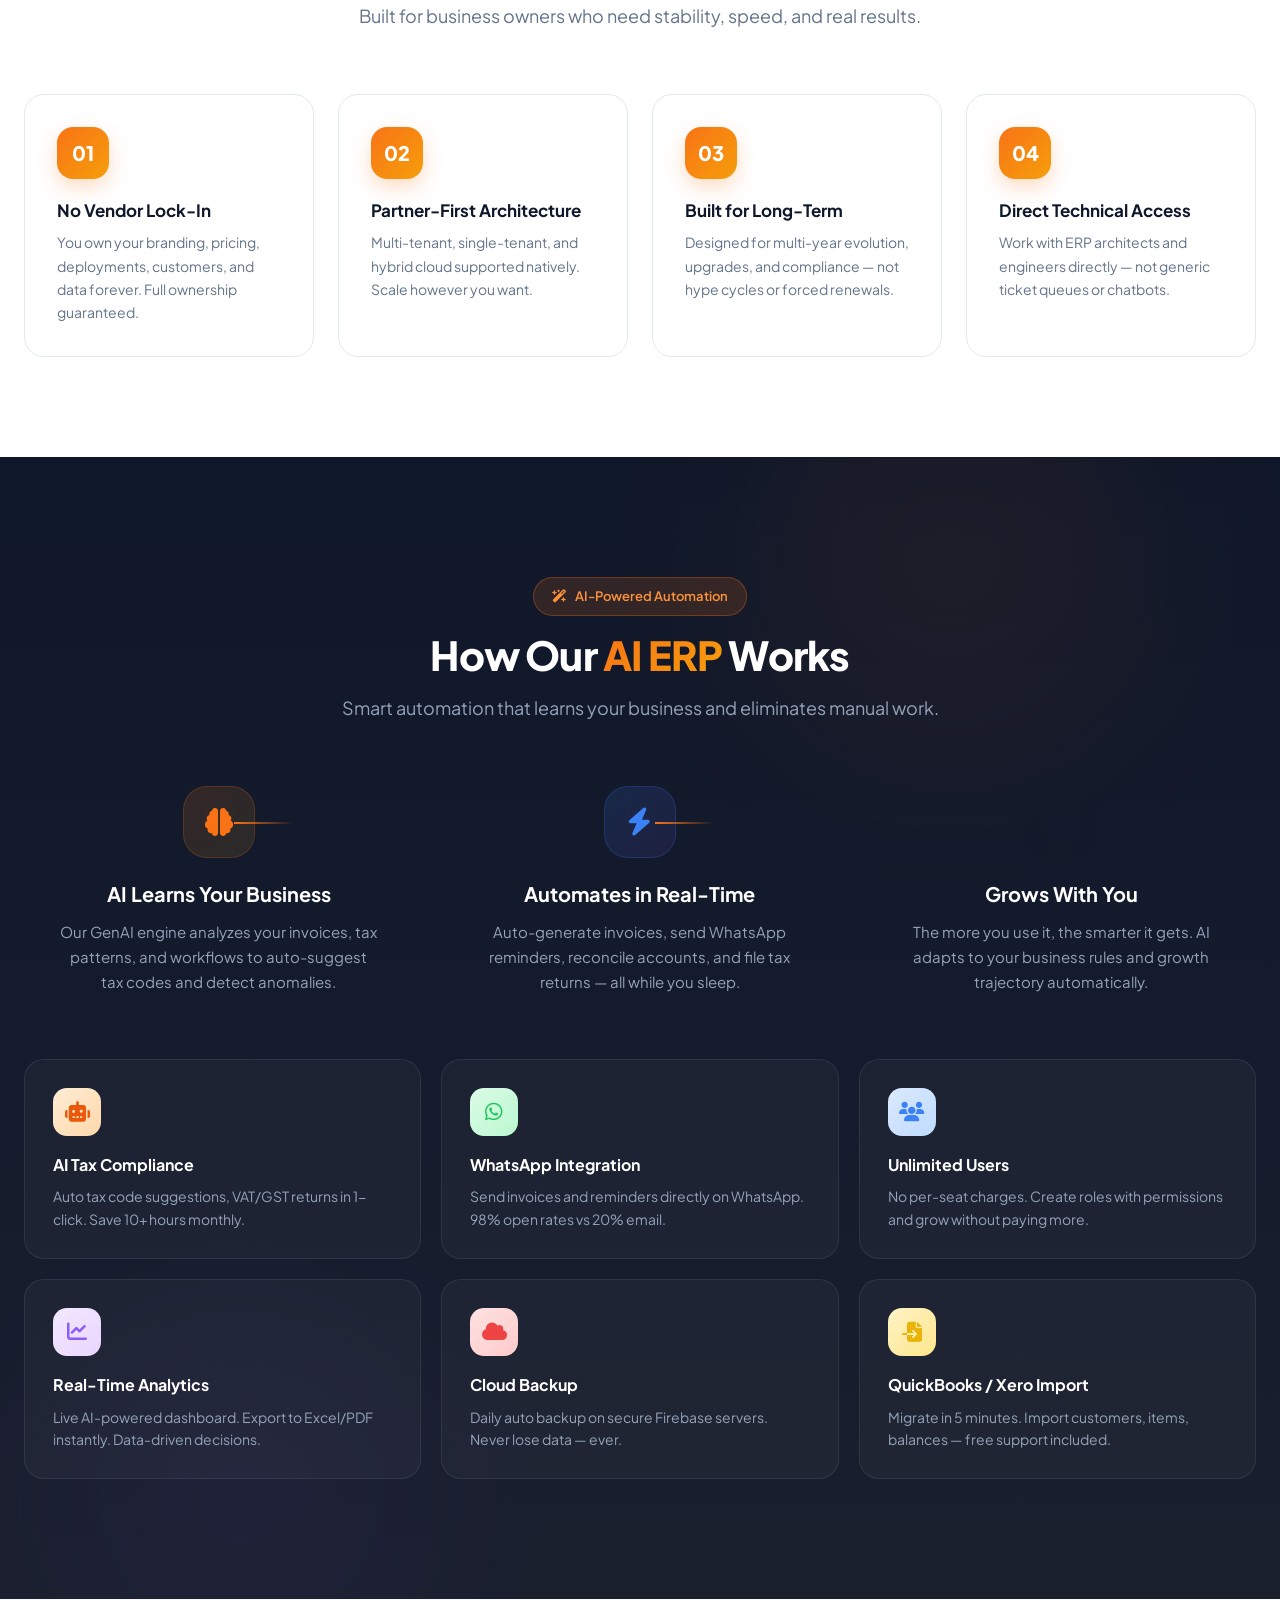
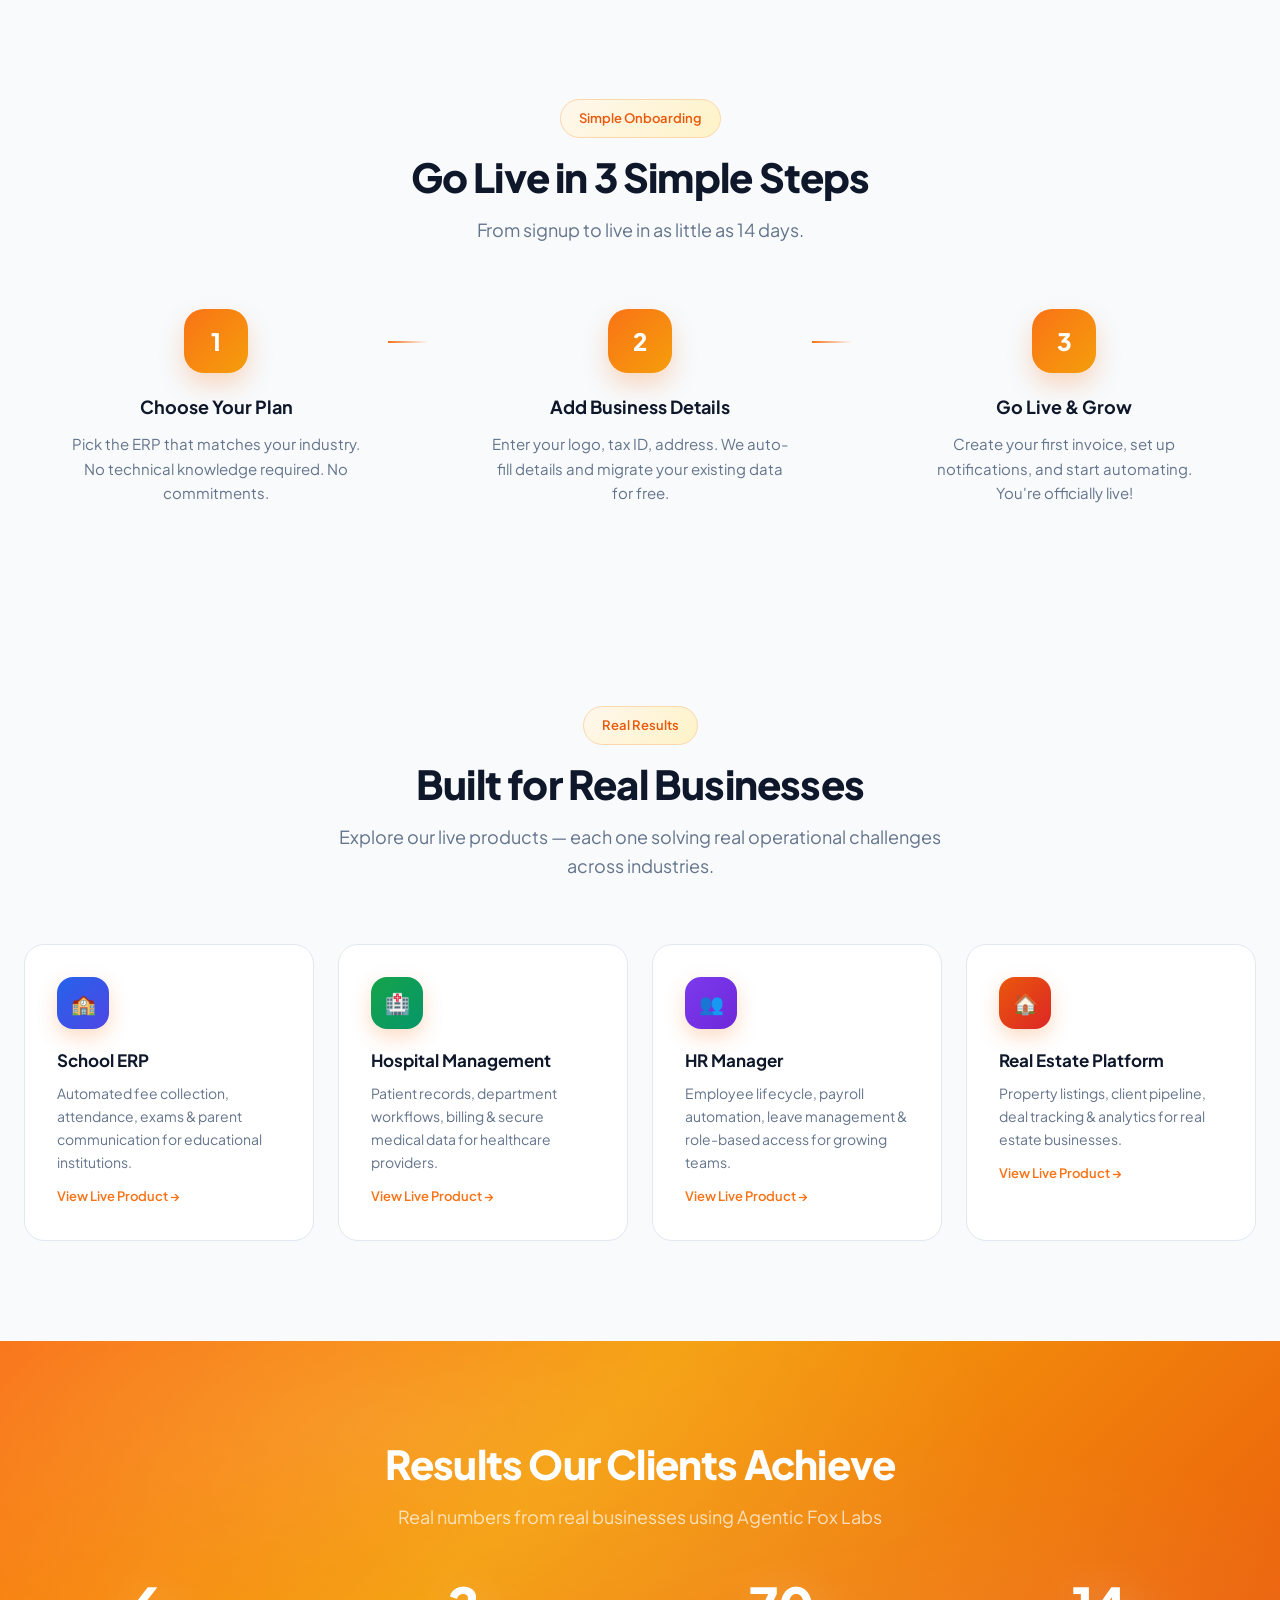
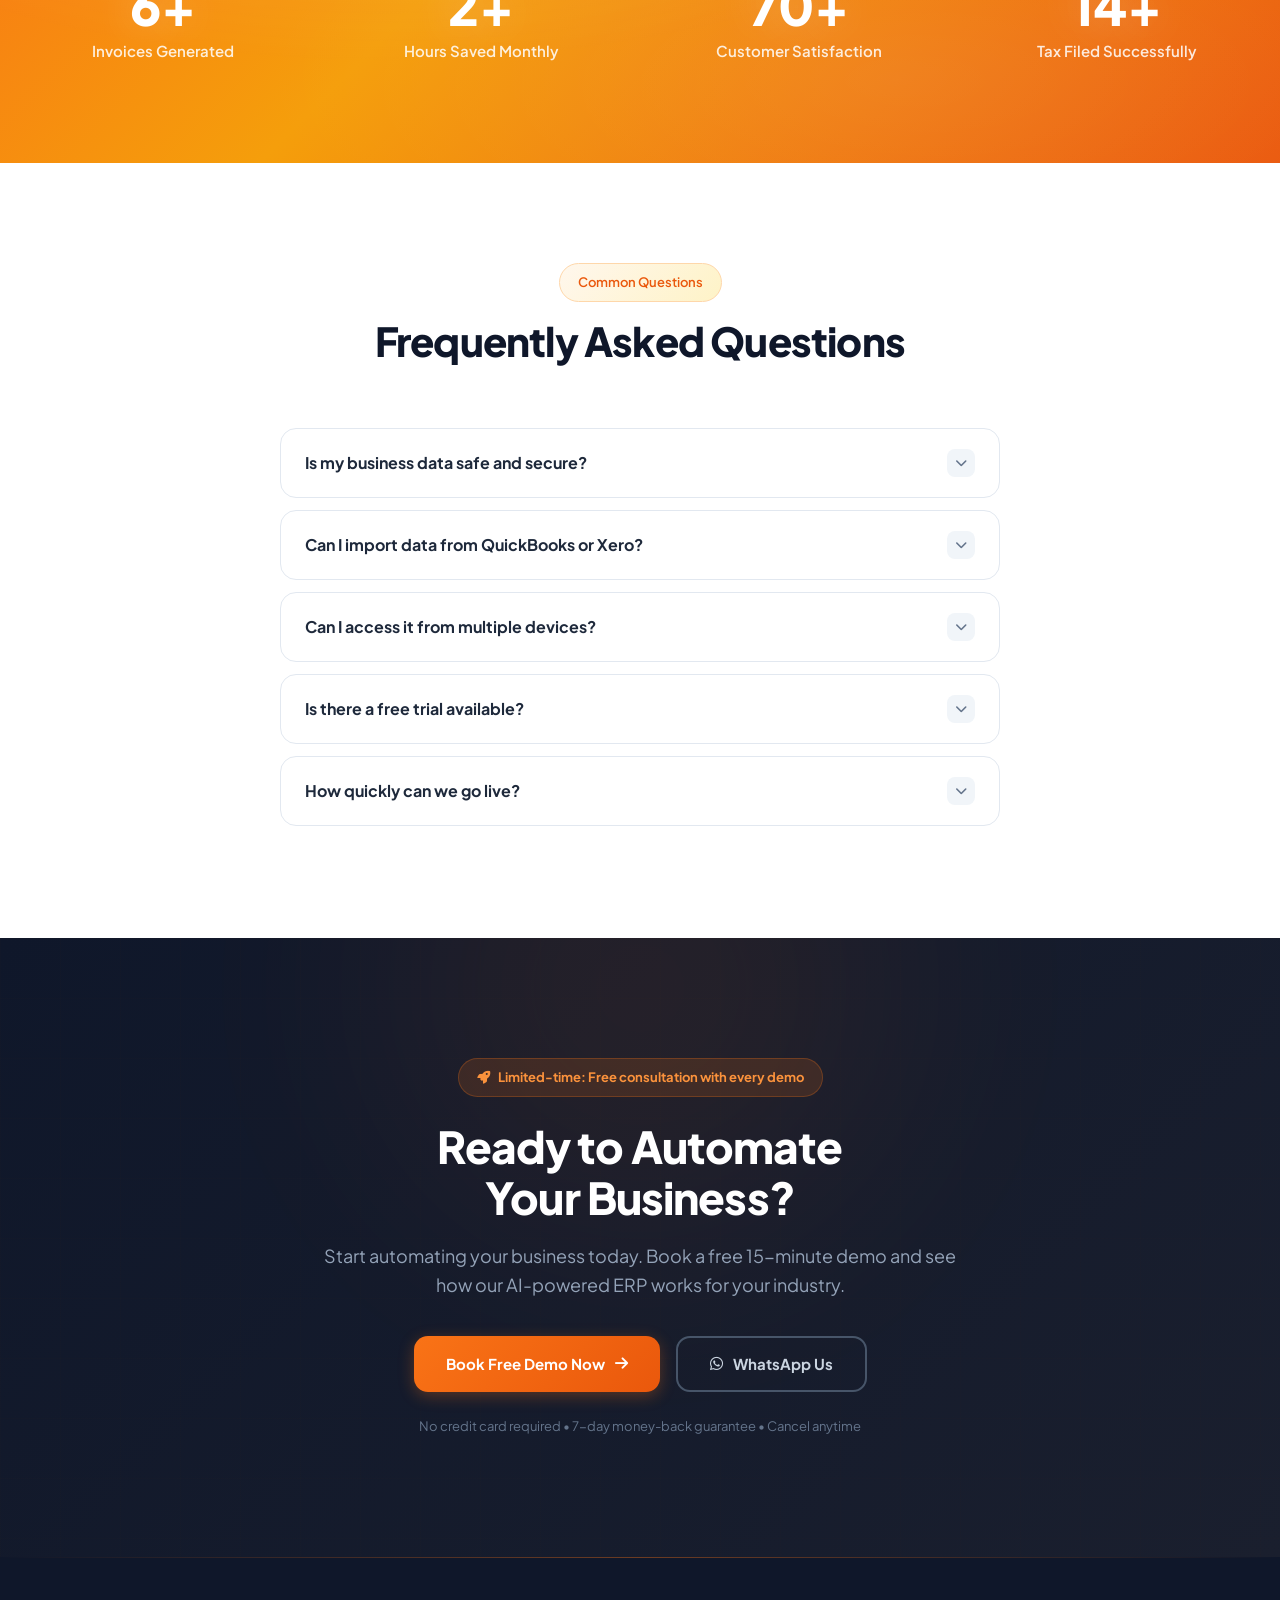
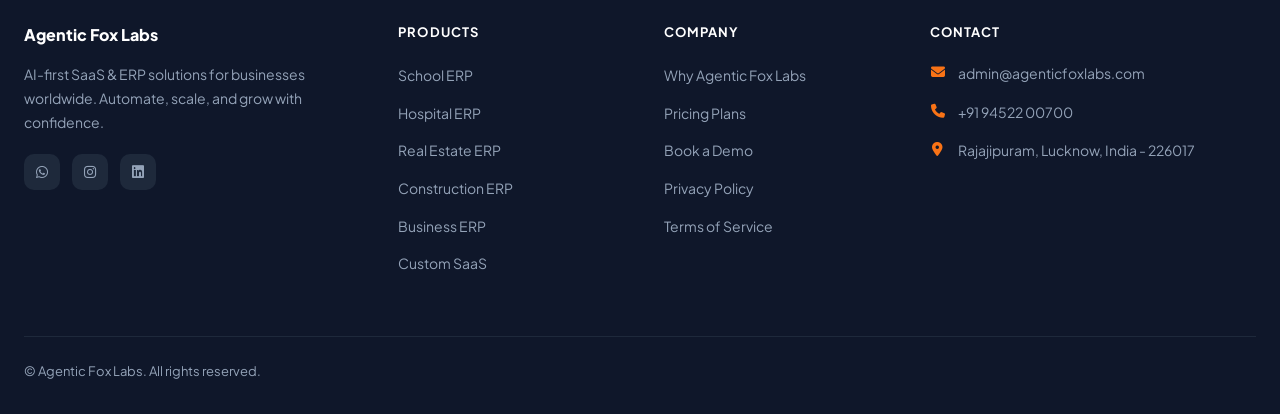
==== commit 591b7dae: "fix: add complete chatbot script with worker format" ====
--- a/index.html
+++ b/index.html
@@ -602,5 +602,107 @@
 <script src="./js/app.js" defer></script>
 <script src="./js/main.js" defer></script>
 <script src="./js/chatbot.js" defer></script>
+<!-- FOX AI CHATBOT SCRIPT -->
+<script>
+const WORKER_URL = 'https://agentic-fox-worker.abhaypawan01.workers.dev/api/chat';
+let foxOpen = false;
+let foxTyping = false;
+let conversationHistory = [];
+
+document.getElementById('foxChatBtn').onclick = function(){
+  foxOpen = !foxOpen;
+  document.getElementById('foxChatWindow').classList.toggle('open', foxOpen);
+  if(foxOpen) {
+    document.getElementById('foxInput').focus();
+    document.querySelector('.fox-notif').style.display = 'none';
+  }
+};
+
+document.getElementById('foxCloseBtn').onclick = function(){
+  foxOpen = false;
+  document.getElementById('foxChatWindow').classList.remove('open');
+};
+
+document.getElementById('foxInput').addEventListener('keydown', function(e){
+  if(e.key === 'Enter' && !e.shiftKey){
+    e.preventDefault();
+    foxSendMessage();
+  }
+});
+
+document.getElementById('foxSendBtn').onclick = foxSendMessage;
+
+window.foxQuickSend = function(msg){
+  document.getElementById('foxInput').value = msg;
+  document.getElementById('foxQuickBtns').style.display = 'none';
+  foxSendMessage();
+};
+
+function foxAddMsg(text, type){
+  const msgs = document.getElementById('foxMessages');
+  const div = document.createElement('div');
+  div.className = 'fox-msg ' + type;
+  if(type === 'typing'){
+    div.innerHTML = '<div class="fox-typing-dots"><span></span><span></span><span></span></div>';
+  } else {
+    div.innerHTML = text.replace(/\n/g, '<br>').replace(/\*\*(.*?)\*\*/g, '<strong>$1</strong>');
+  }
+  msgs.appendChild(div);
+  msgs.scrollTop = msgs.scrollHeight;
+  return div;
+}
+
+async function foxSendMessage(){
+  if(foxTyping) return;
+  const input = document.getElementById('foxInput');
+  const msg = input.value.trim();
+  if(!msg) return;
+
+  input.value = '';
+  input.style.height = 'auto';
+  foxAddMsg(msg, 'user');
+  
+  // Worker ko messages array chahiye
+  conversationHistory.push({ role: 'user', content: msg });
+
+  foxTyping = true;
+  document.getElementById('foxSendBtn').disabled = true;
+  const typingEl = foxAddMsg('', 'typing');
+
+  try {
+    const res = await fetch(WORKER_URL, {
+      method: 'POST',
+      headers: { 'Content-Type': 'application/json' },
+      body: JSON.stringify({
+        messages: conversationHistory.slice(-10) // Format matched with Worker
+      })
+    });
+    
+    const data = await res.json();
+    typingEl.remove();
+    
+    // Worker raw Groq response bhejta hai, usme answer 'choices' ke andar hota hai
+    const reply = data.choices?.[0]?.message?.content || 'Sorry, I am unable to respond right now. Please WhatsApp us at +91 94522 00700';
+    
+    foxAddMsg(reply, 'bot');
+    // Bot ke reply ko bhi history mein daalo taaki baat yaad rahe
+    conversationHistory.push({ role: 'assistant', content: reply });
+    
+  } catch(err) {
+    typingEl.remove();
+    foxAddMsg('Network error. Please try again or WhatsApp us at +91 94522 00700 🙏', 'bot');
+  }
+
+  foxTyping = false;
+  document.getElementById('foxSendBtn').disabled = false;
+  document.getElementById('foxInput').focus();
+}
+
+// Auto-resize textarea
+document.getElementById('foxInput').addEventListener('input', function(){
+  this.style.height = 'auto';
+  this.style.height = Math.min(this.scrollHeight, 80) + 'px';
+});
+</script>
 </body>
 </html>
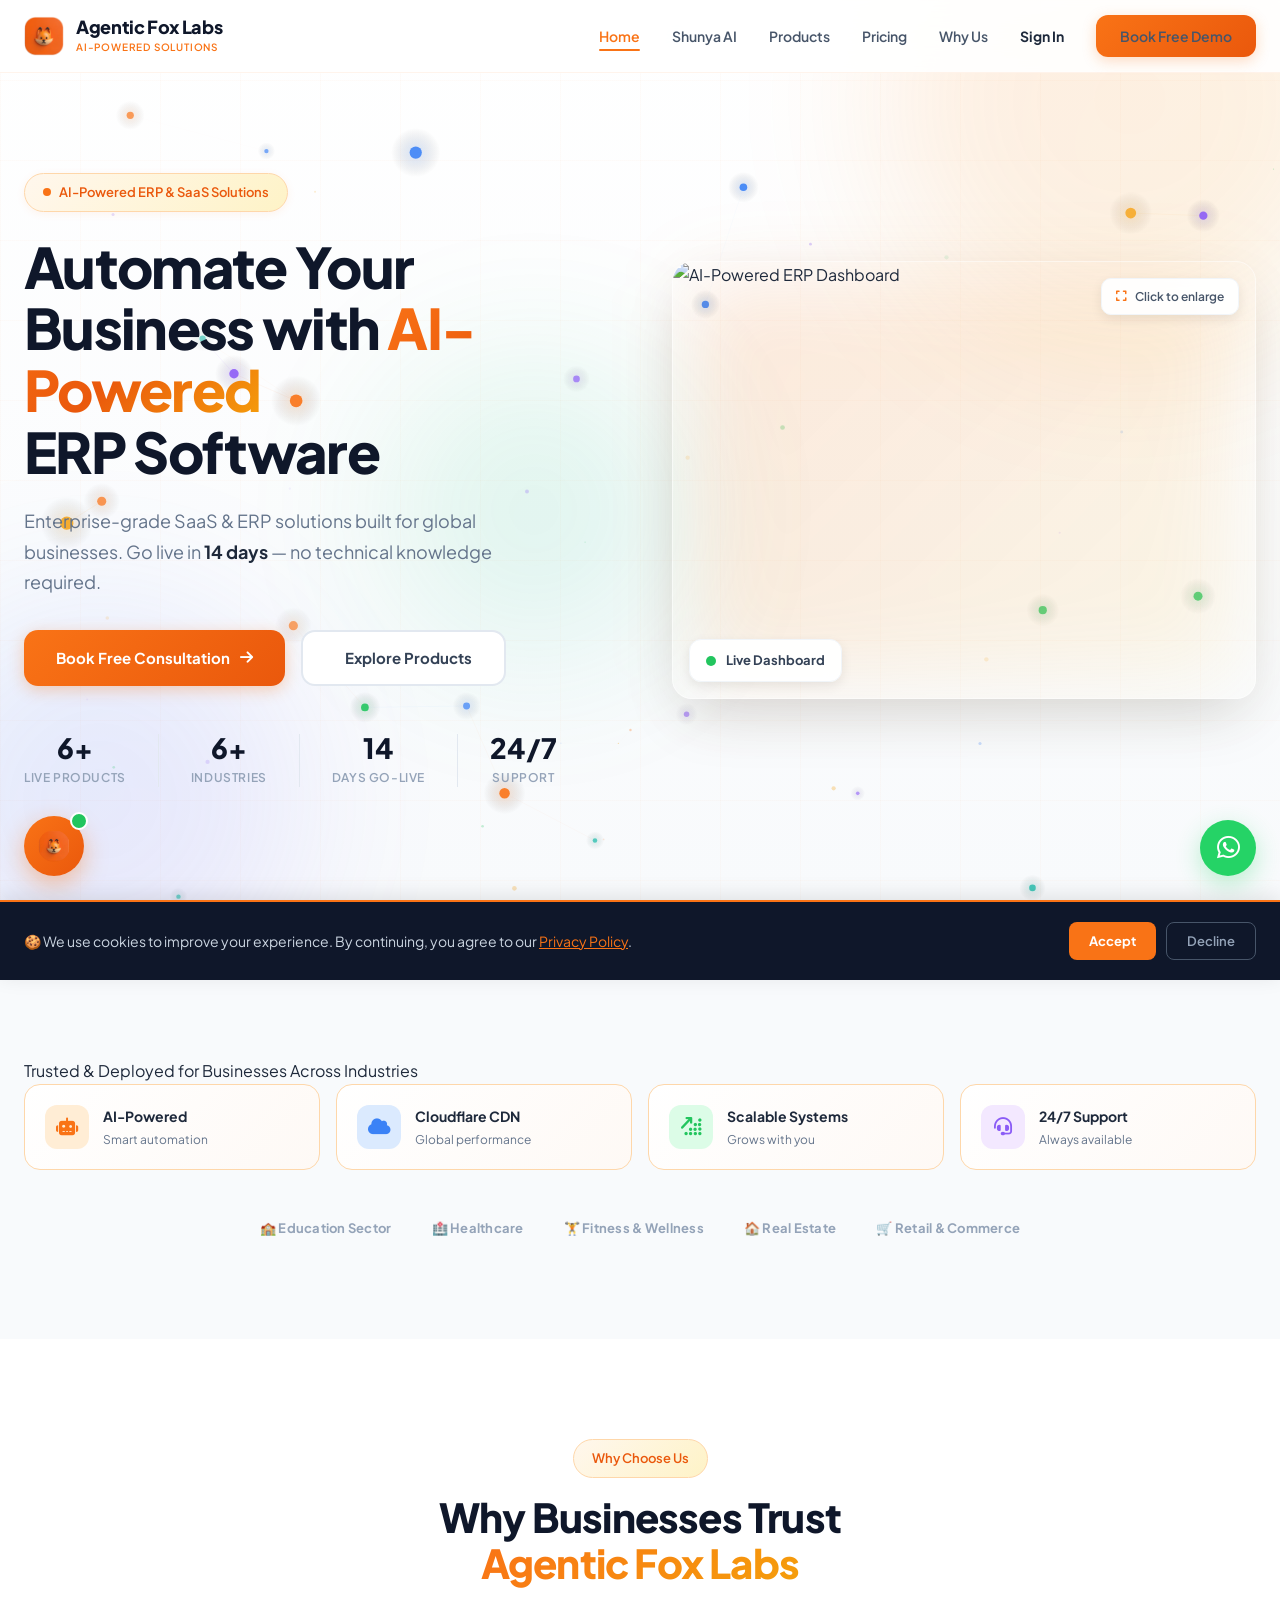
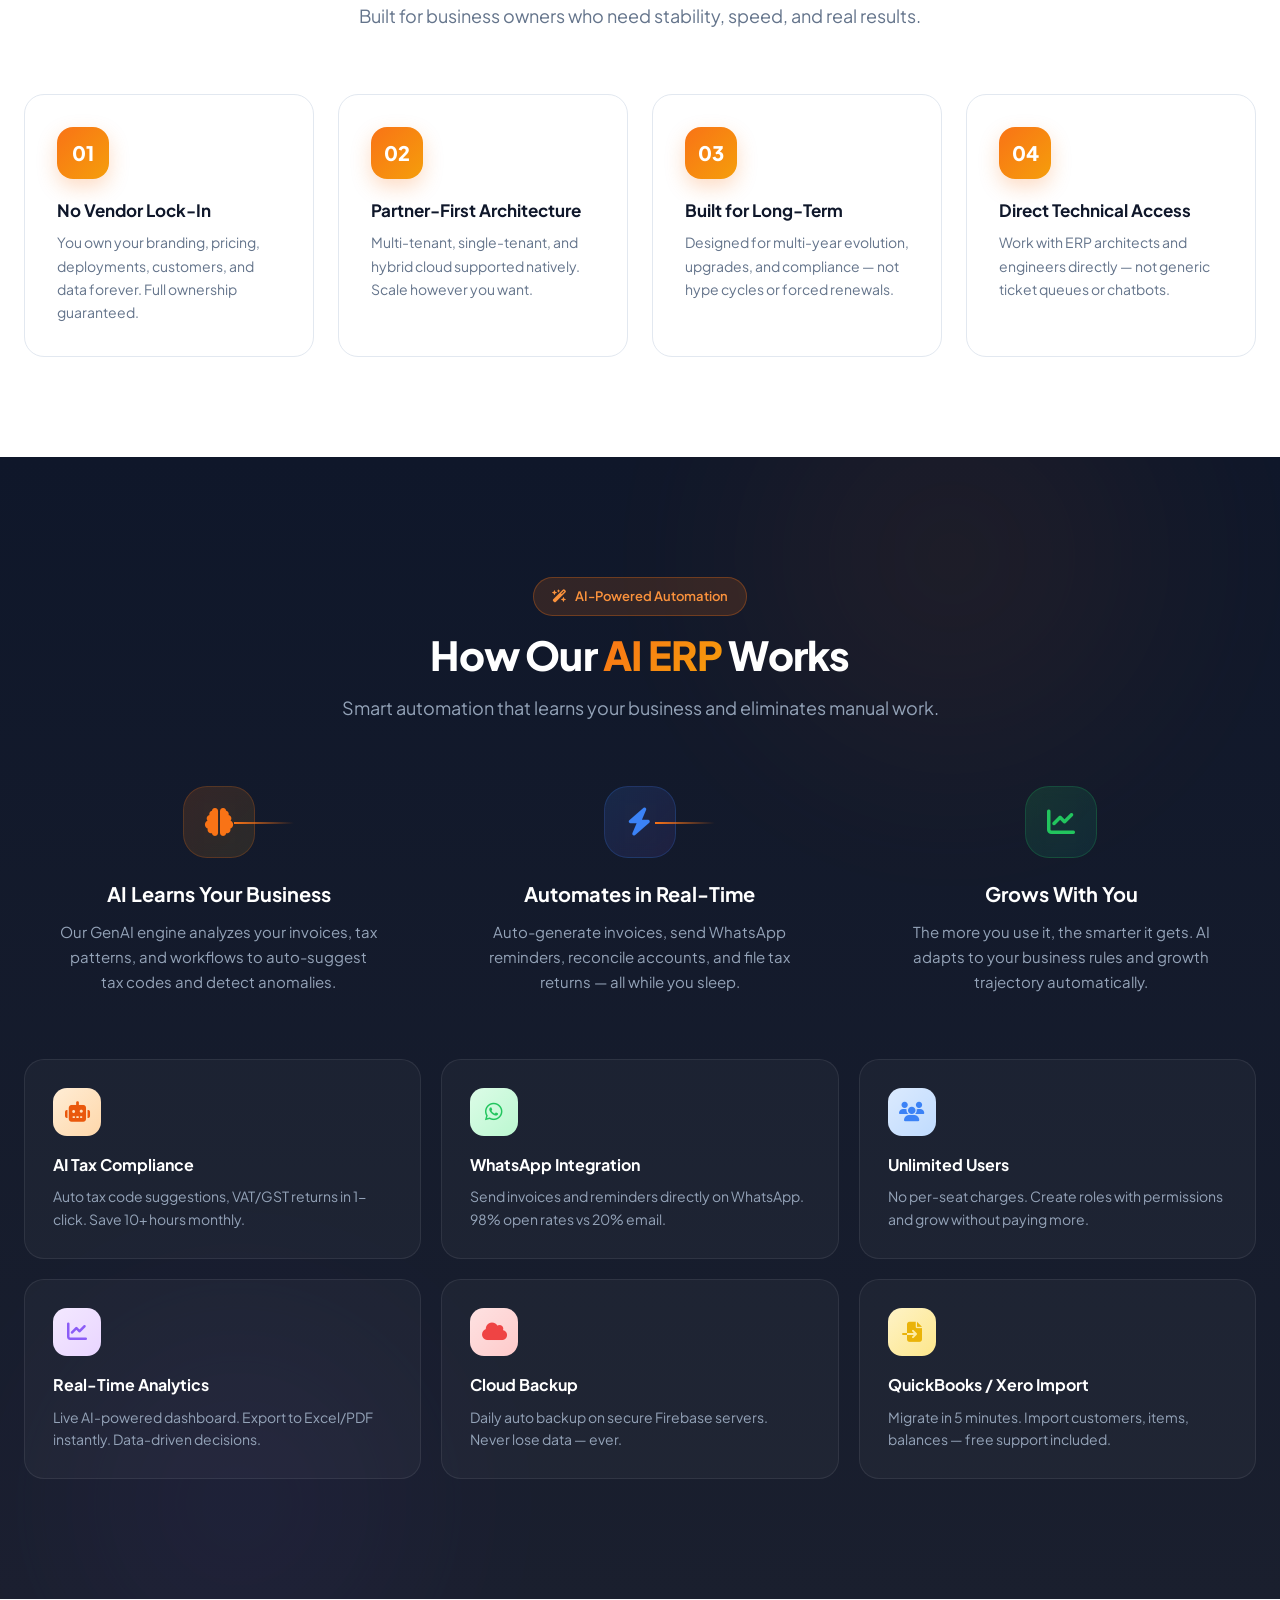
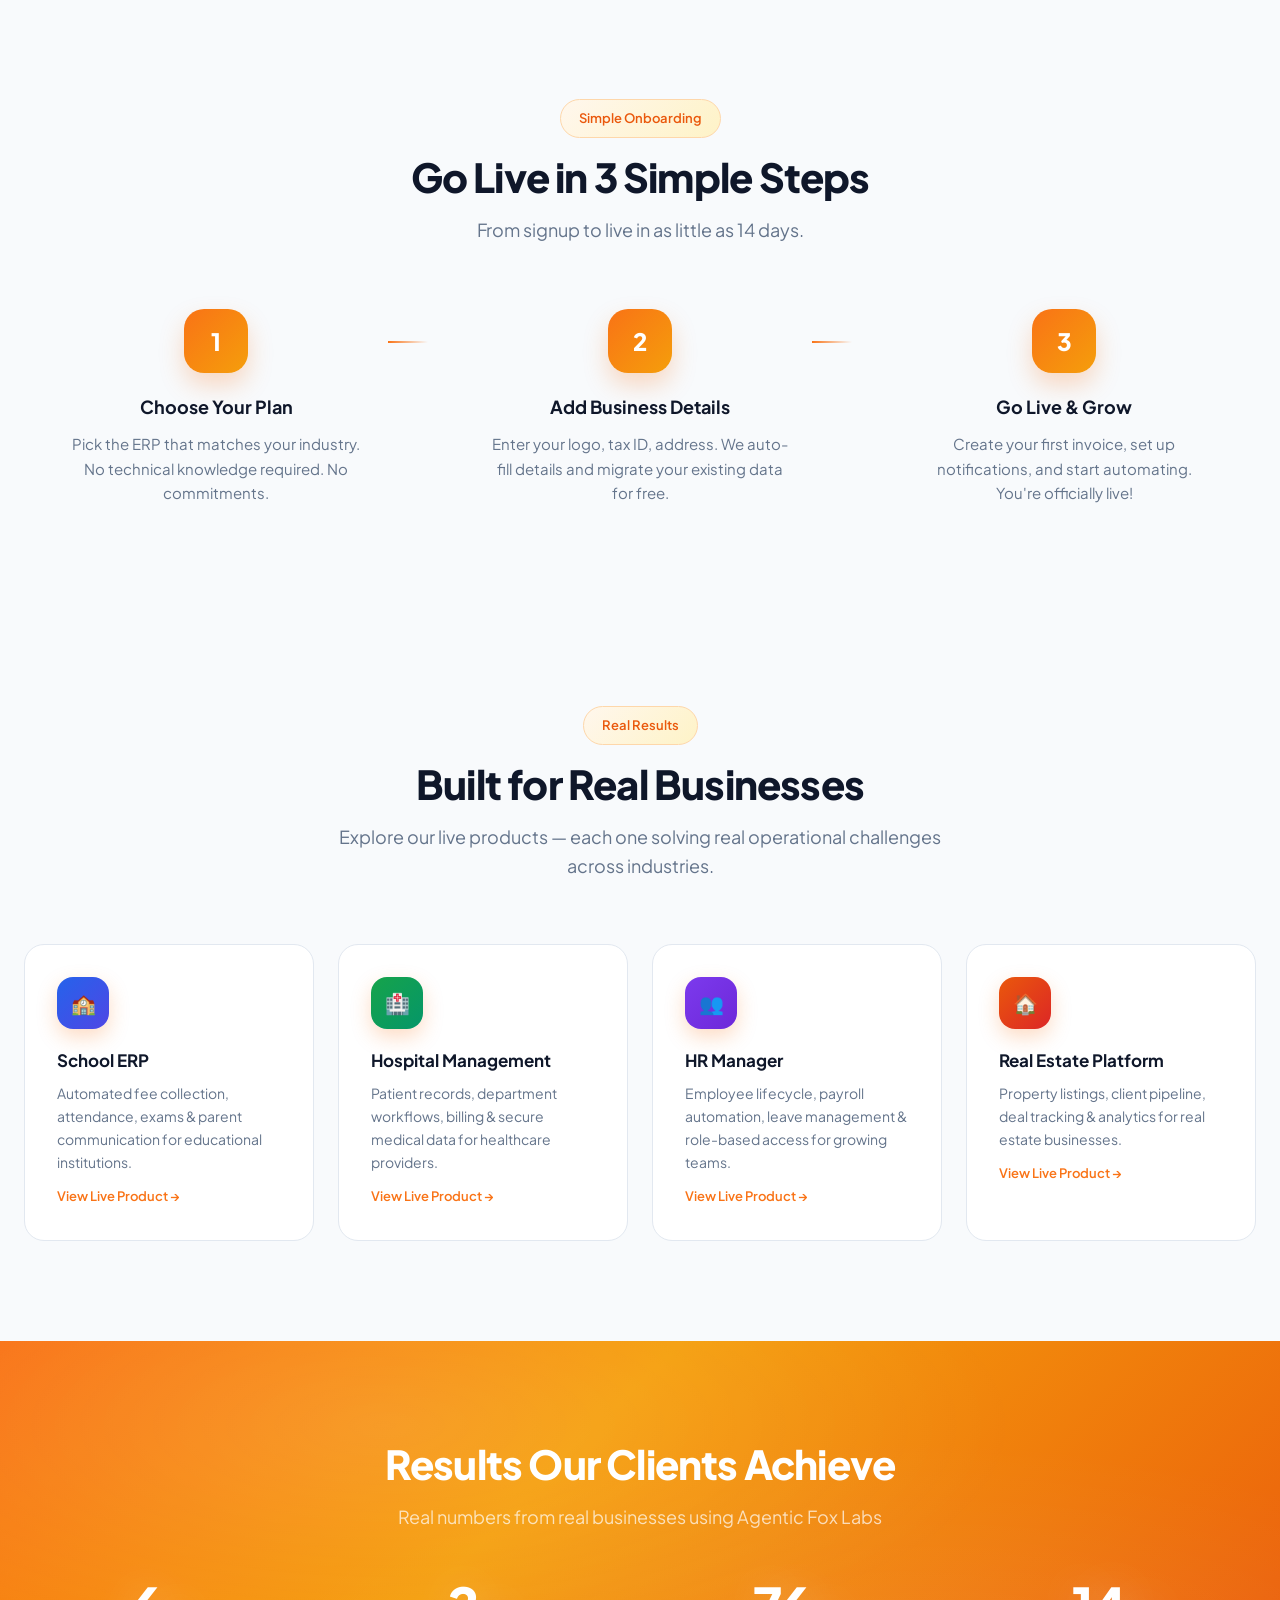
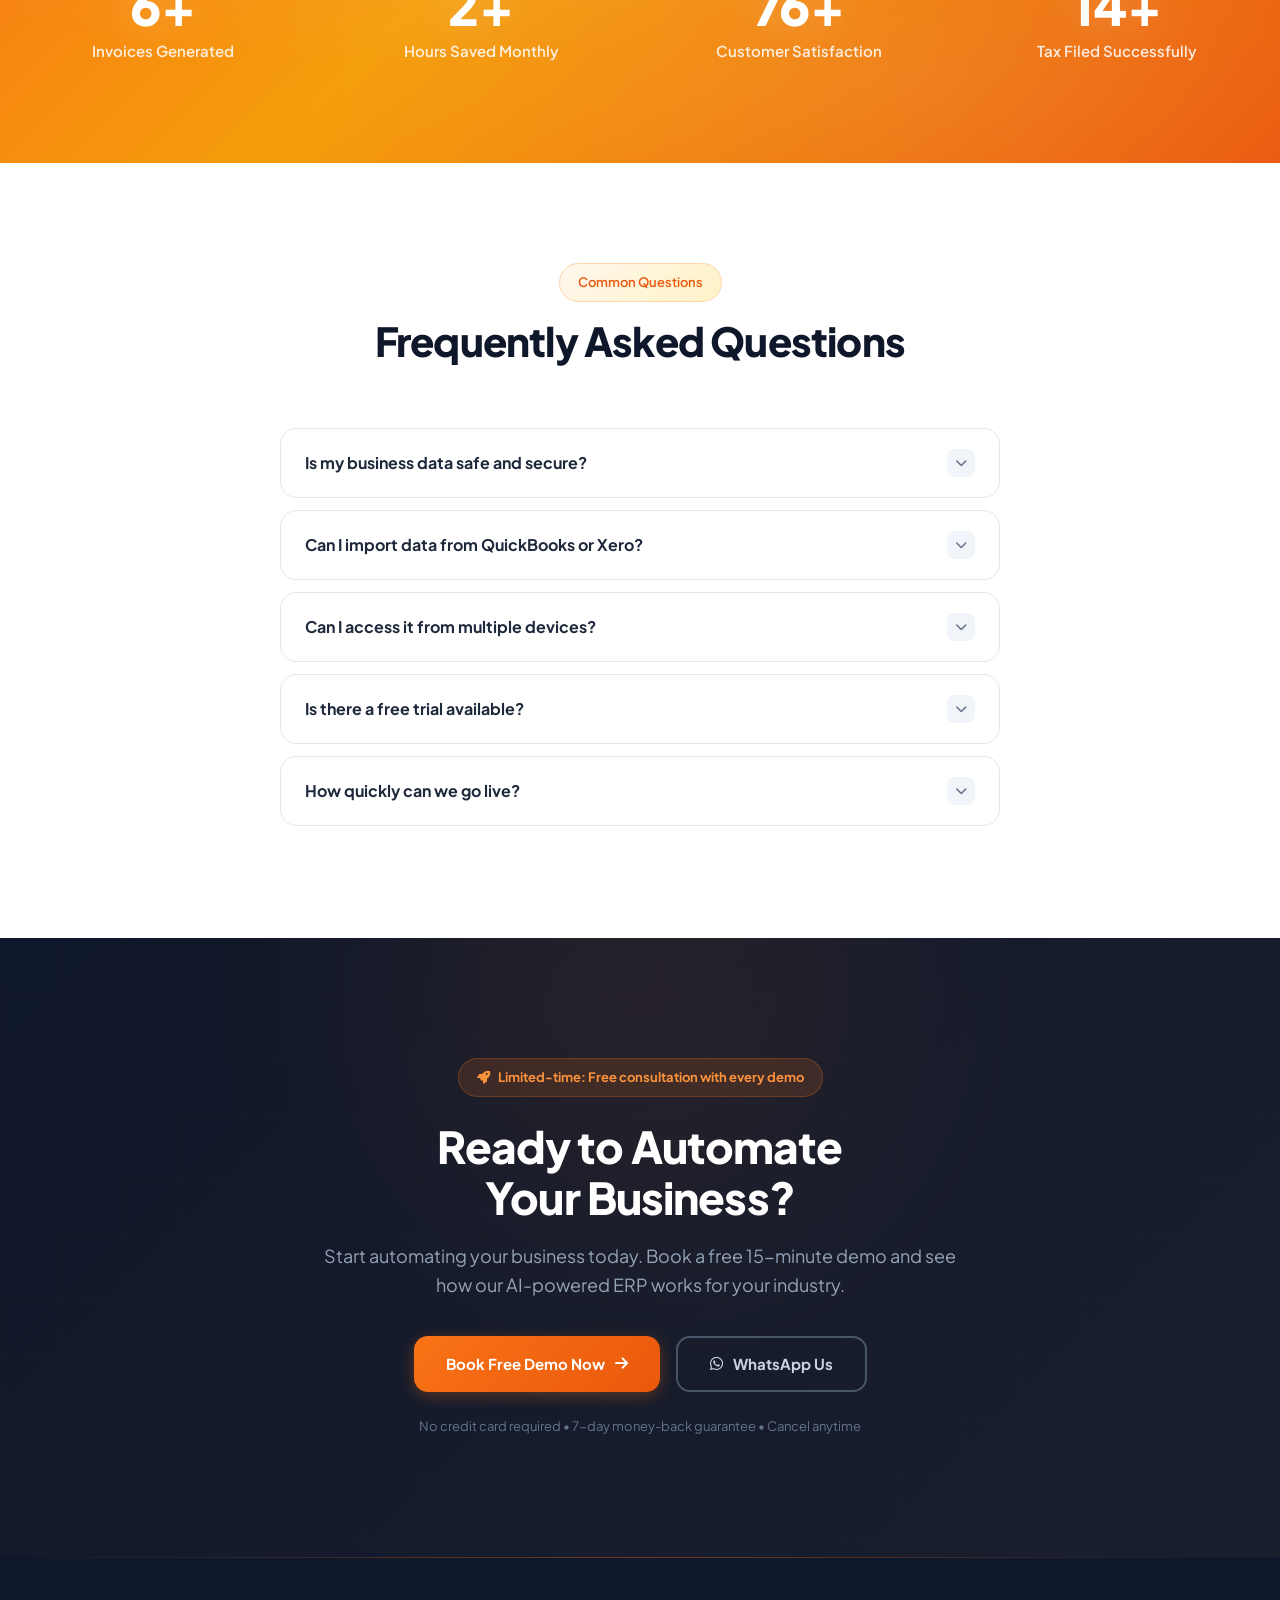
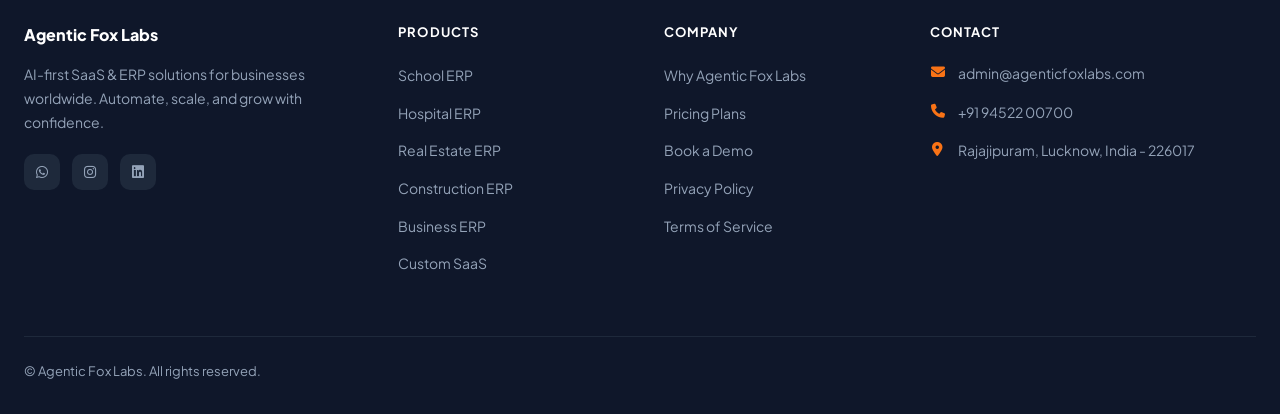
==== commit fc8f7431: "added Shunya AI Page" ====
--- a/index.html
+++ b/index.html
@@ -141,6 +141,7 @@
 </a>
     <div class="nav-links">
       <a href="./index.html" class="active" data-page="home">Home</a>
+      <a href="./Shunya.html" data-page="shunya">Shunya AI</a>
       <a href="./products.html" data-page="products">Products</a>
       <a href="./pricing.html" data-page="pricing">Pricing</a>
       <a href="./whyus.html" data-page="whyus">Why Us</a>
@@ -155,6 +156,7 @@
 <!-- MOBILE MENU -->
 <div class="mobile-menu" id="mobileMenu">
   <a href="./index.html"><i class="fa-solid fa-home"></i> Home</a>
+  <a href="./Shunya.html"><i class="fa-solid fa-robot"></i> Shunya AI</a>
   <a href="./products.html"><i class="fa-solid fa-grid-2"></i> Products</a>
   <a href="./pricing.html"><i class="fa-solid fa-tag"></i> Pricing</a>
   <a href="./whyus.html"><i class="fa-solid fa-star"></i> Why Us</a>
@@ -705,4 +707,4 @@
 });
 </script>
 </body>
-</html>
+</html>
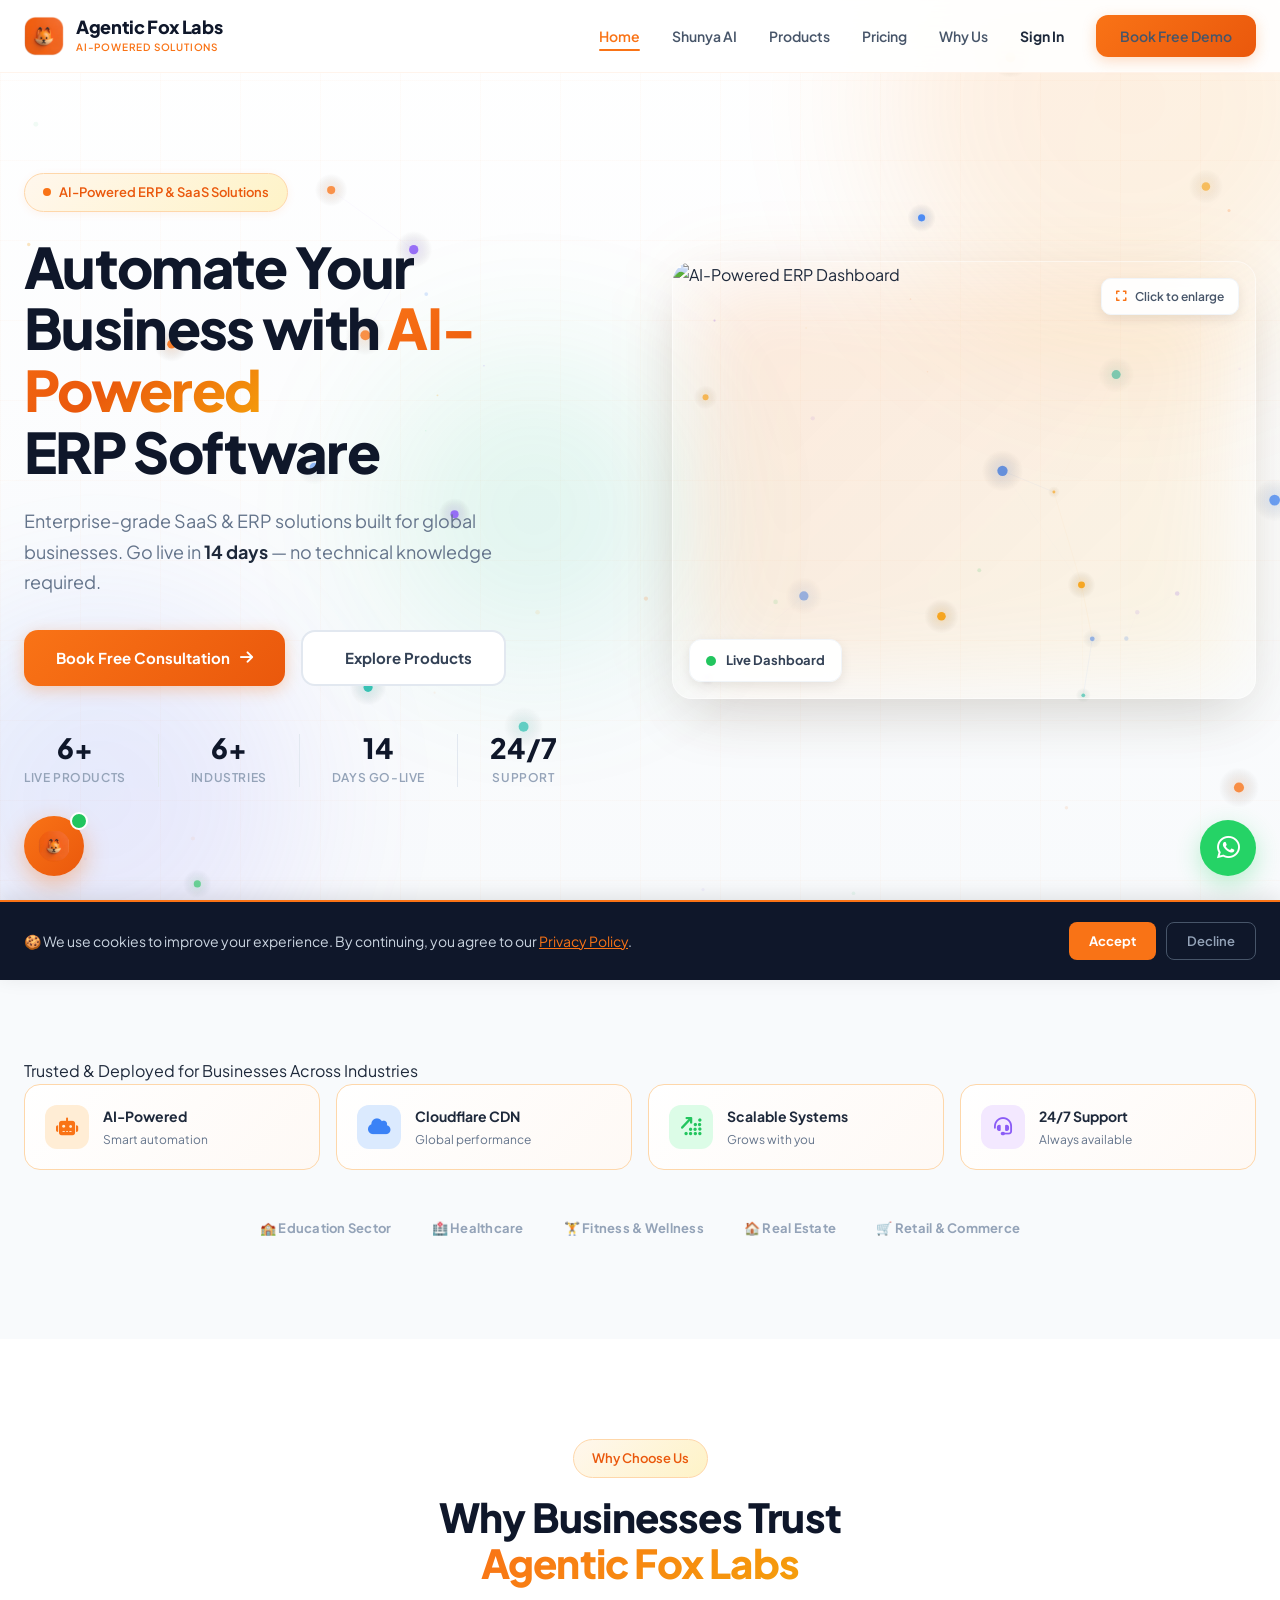
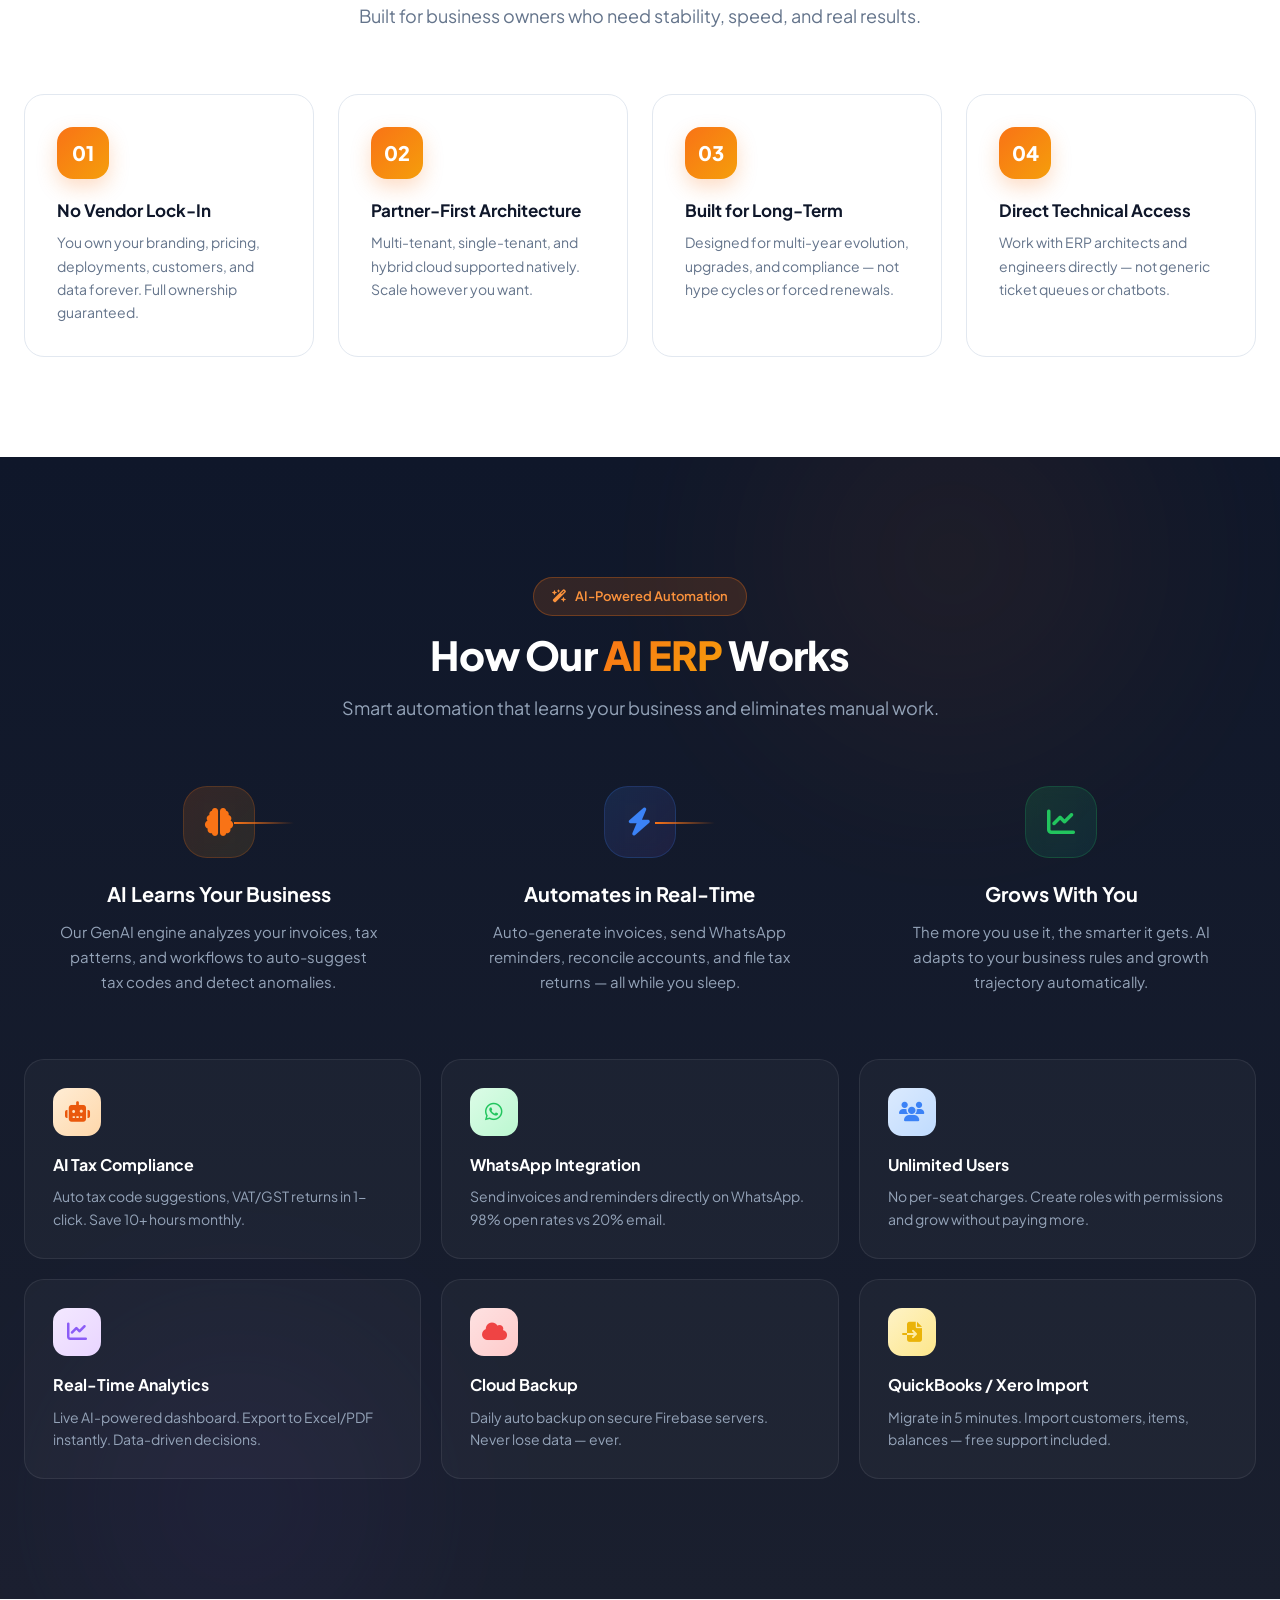
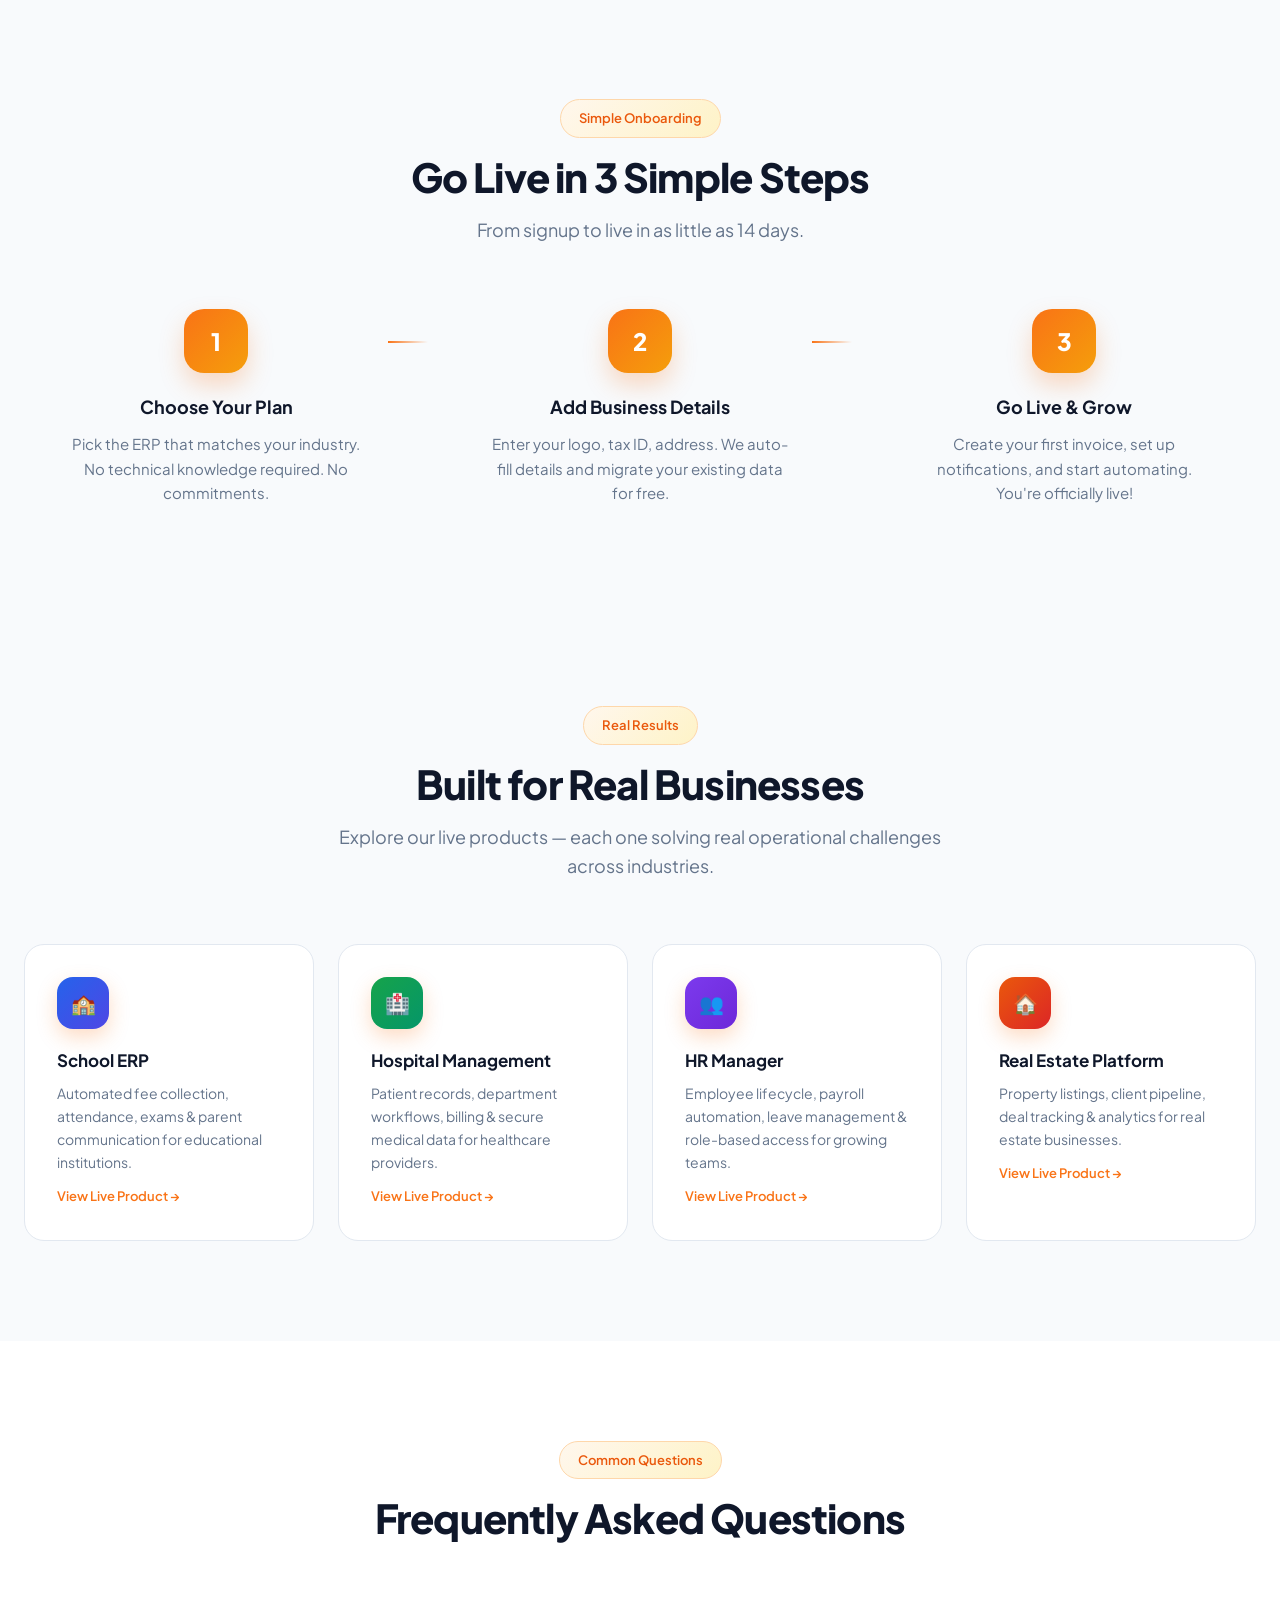
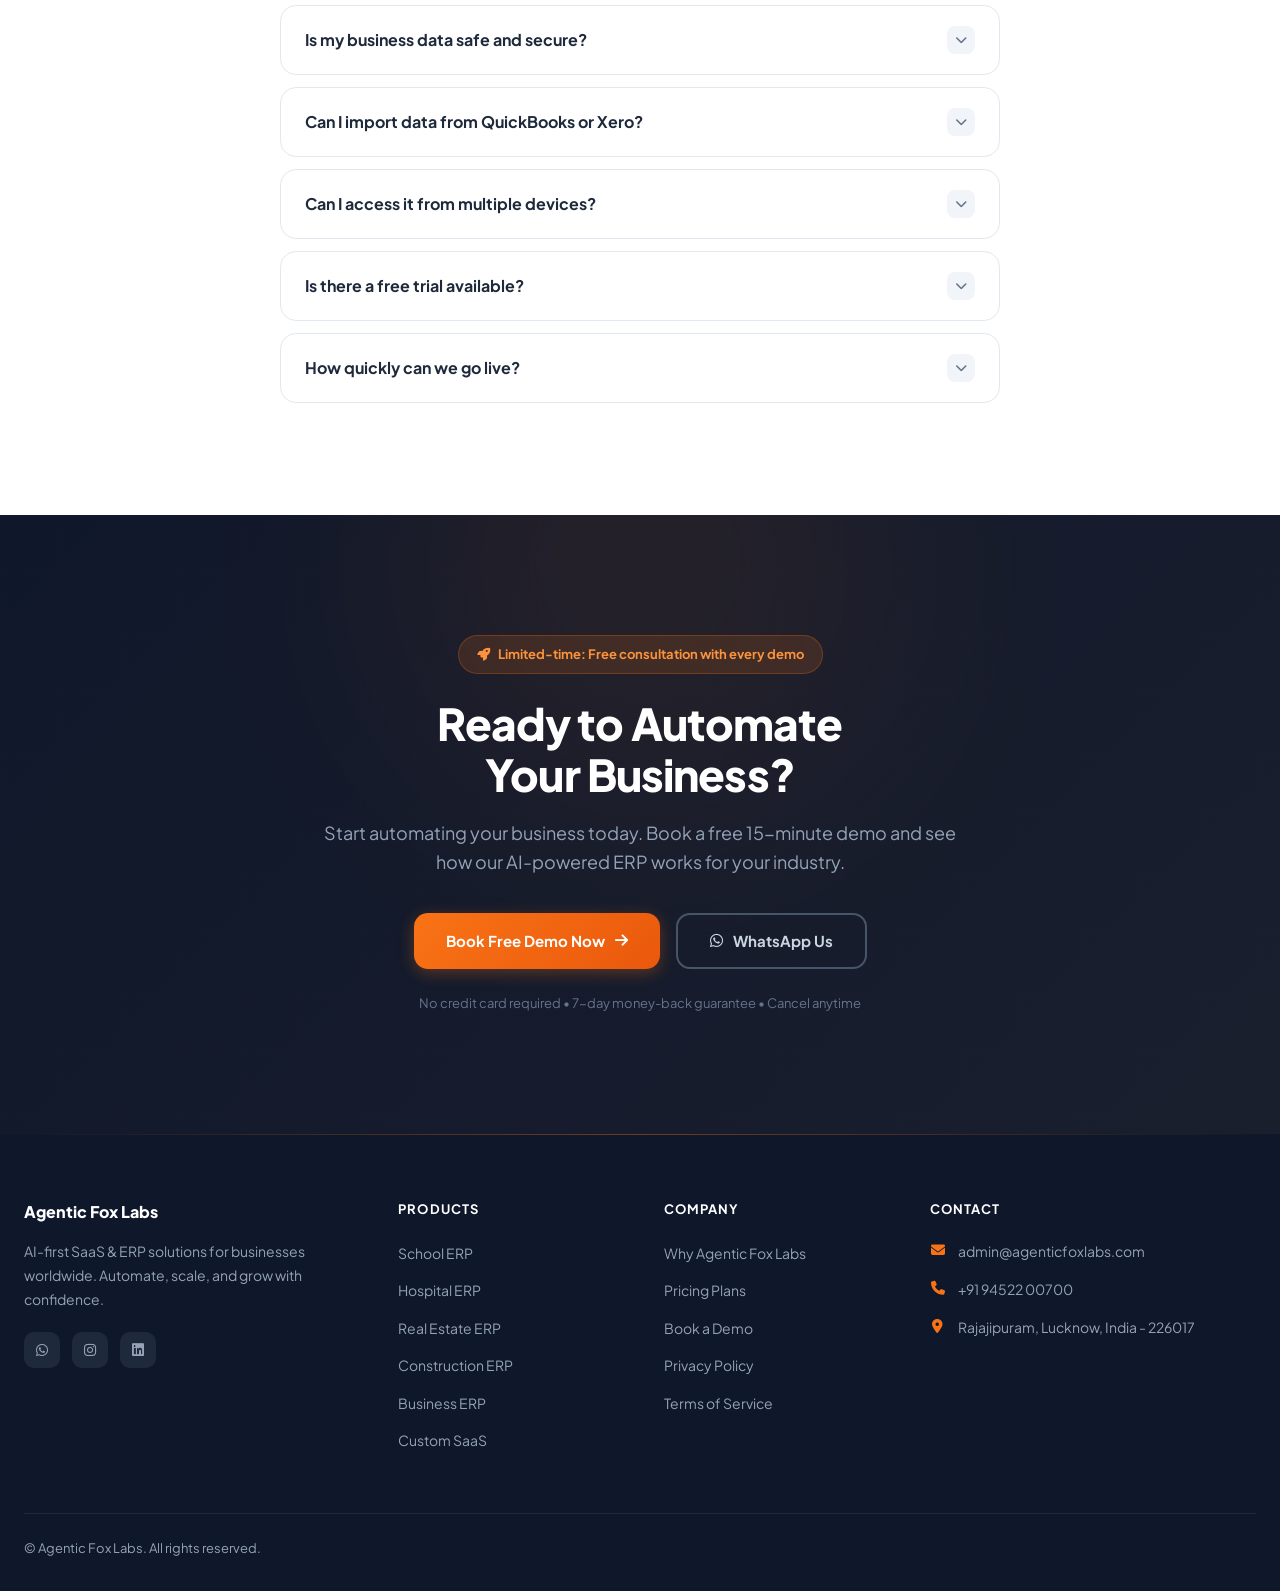
==== commit 2429ae90: "stats section removed" ====
--- a/index.html
+++ b/index.html
@@ -430,33 +430,6 @@
   </div>
 </section>
 
-<!-- STATS -->
-<section class="section stats-section">
-  <div class="section-container">
-    <div class="section-header reveal" style="margin-bottom:48px">
-      <h2 class="section-title" style="color:#fff">Results Our Clients Achieve</h2>
-      <p class="section-desc" style="color:rgba(255,255,255,.7)">Real numbers from real businesses using Agentic Fox Labs</p>
-    </div>
-    <div class="stats-grid stagger-parent">
-      <div class="stagger-child">
-        <div class="stat-num">6+</div>
-        <div class="stat-label">Invoices Generated</div>
-      </div>
-      <div class="stagger-child">
-        <div class="stat-num"><span class="counter" data-target="3">0</span>+</div>
-        <div class="stat-label">Hours Saved Monthly</div>
-      </div>
-      <div class="stagger-child">
-        <div class="stat-num"><span class="counter" data-target="100" data-decimal="0">0</span>+</div>
-        <div class="stat-label">Customer Satisfaction</div>
-      </div>
-      <div class="stagger-child">
-        <div class="stat-num">14+</div>
-        <div class="stat-label">Tax Filed Successfully</div>
-      </div>
-    </div>
-  </div>
-</section>
 
 <!-- FAQ -->
 <section class="section">
--- a/css/style.css
+++ b/css/style.css
@@ -466,12 +466,36 @@
 @media(max-width:768px){
   .pricing-new-grid{grid-template-columns:1fr !important}
   .pricing-popular-card{transform:translateY(0) !important}
-  .fox-chat-window{width:calc(100vw - 32px) !important;left:16px !important}
+  .fox-chat-window{
+    width:calc(100vw - 32px) !important;
+    left:16px !important;
+    right:16px !important;
+    bottom:90px !important;
+    height:calc(100dvh - 120px) !important;
+    max-height:520px !important;
+    border-radius:16px !important;
+  }
+  .fox-chat-btn{bottom:20px;left:16px}
+  .wa-float{bottom:20px;right:16px}
+  .fox-msg{max-width:90%;font-size:13px}
+  .fox-quick-btn{font-size:11.5px;padding:5px 12px}
+  .fox-input{font-size:16px !important}
 }
 @media(max-width:480px){
-  .fox-chat-btn{bottom:16px;left:16px}
-  .wa-float{bottom:16px;right:16px}
-  .fox-chat-window{width:calc(100vw - 32px);left:16px;bottom:90px}
+  .fox-chat-window{
+    width:calc(100vw - 24px) !important;
+    left:12px !important;
+    right:12px !important;
+    bottom:86px !important;
+    height:calc(100dvh - 110px) !important;
+    max-height:480px !important;
+    border-radius:14px !important;
+  }
+  .fox-chat-btn{bottom:16px;left:12px;width:54px;height:54px;font-size:22px}
+  .wa-float{bottom:16px;right:12px}
+  .fox-chat-header{padding:12px 16px}
+  .fox-chat-messages{padding:12px}
+  .fox-chat-input{padding:10px 12px}
 }
 
 /* ===== GRADIENT TEXT (Enhancement) ===== */
@@ -524,4 +548,4 @@
 /* ===== REDUCED MOTION ===== */
 @media(prefers-reduced-motion:reduce){
   *,*::before,*::after{animation-duration:.01ms !important;animation-iteration-count:1 !important;transition-duration:.01ms !important;scroll-behavior:auto !important}
-}
+}
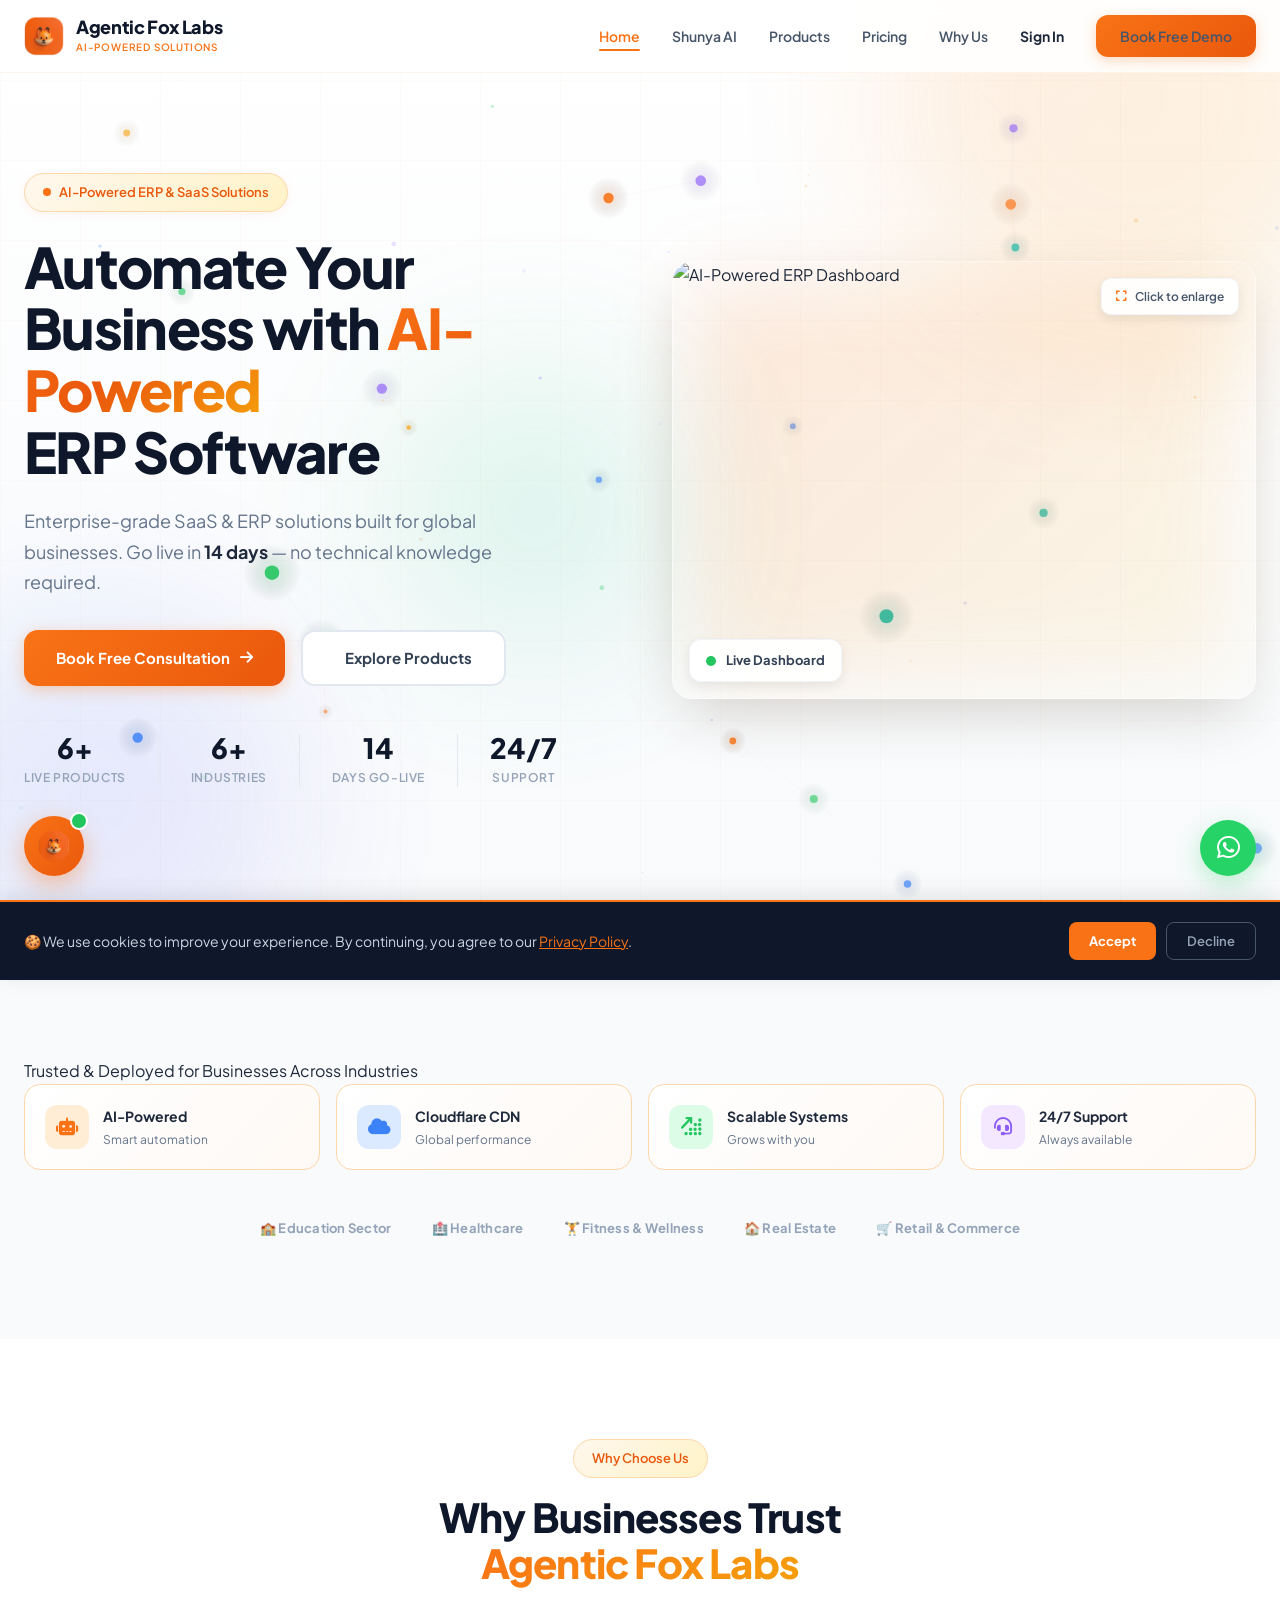
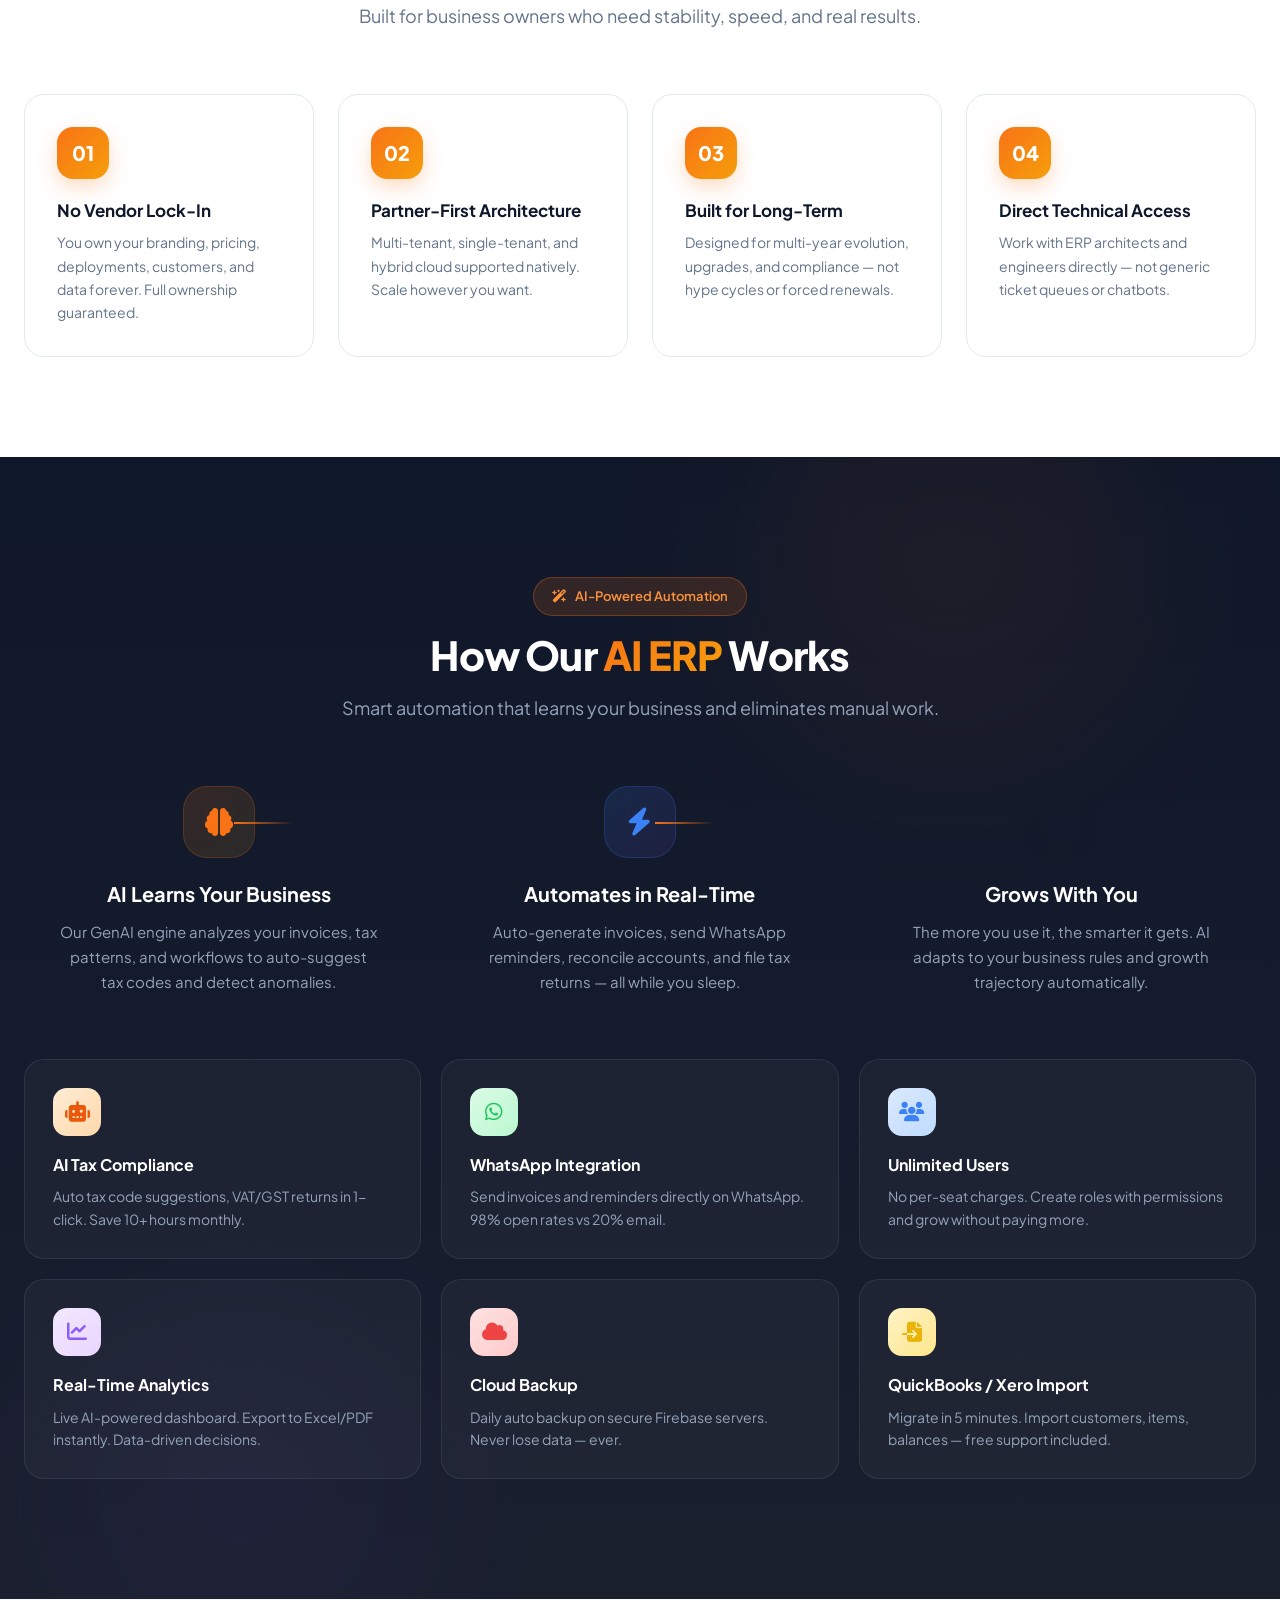
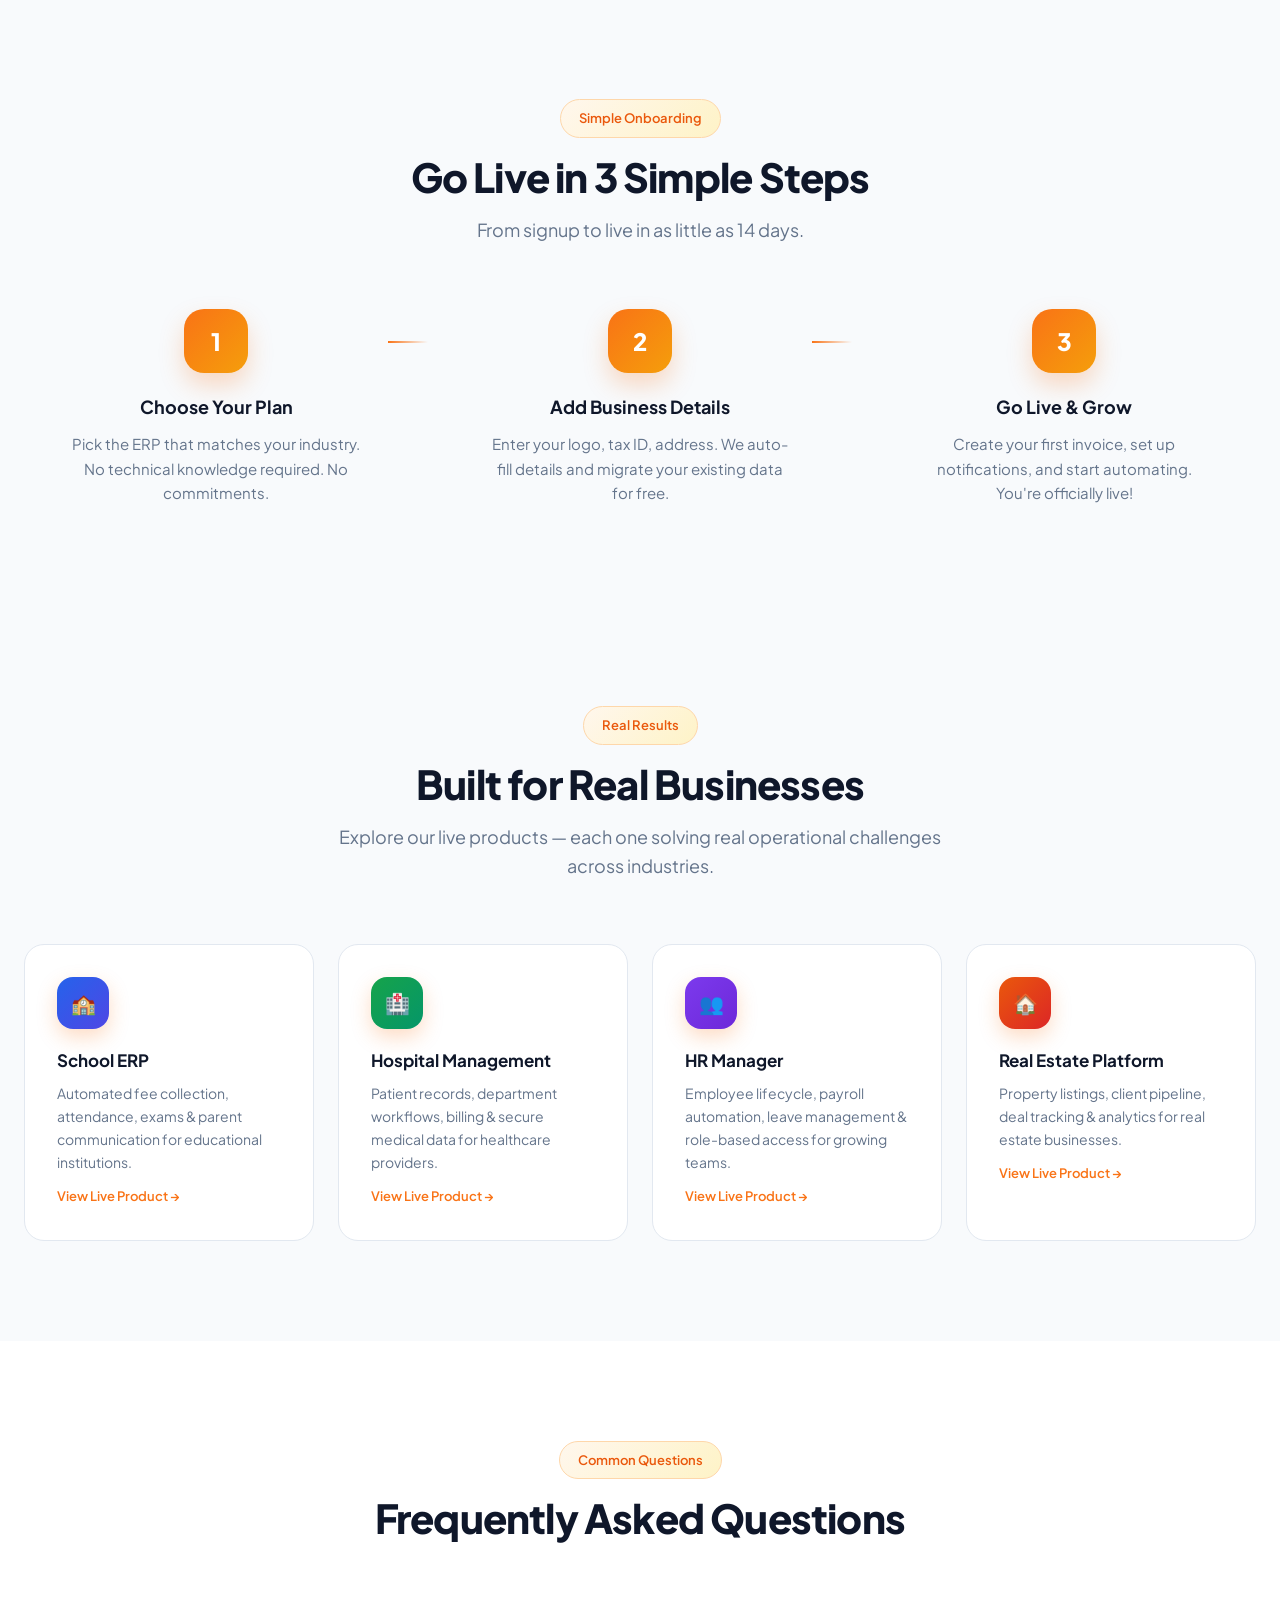
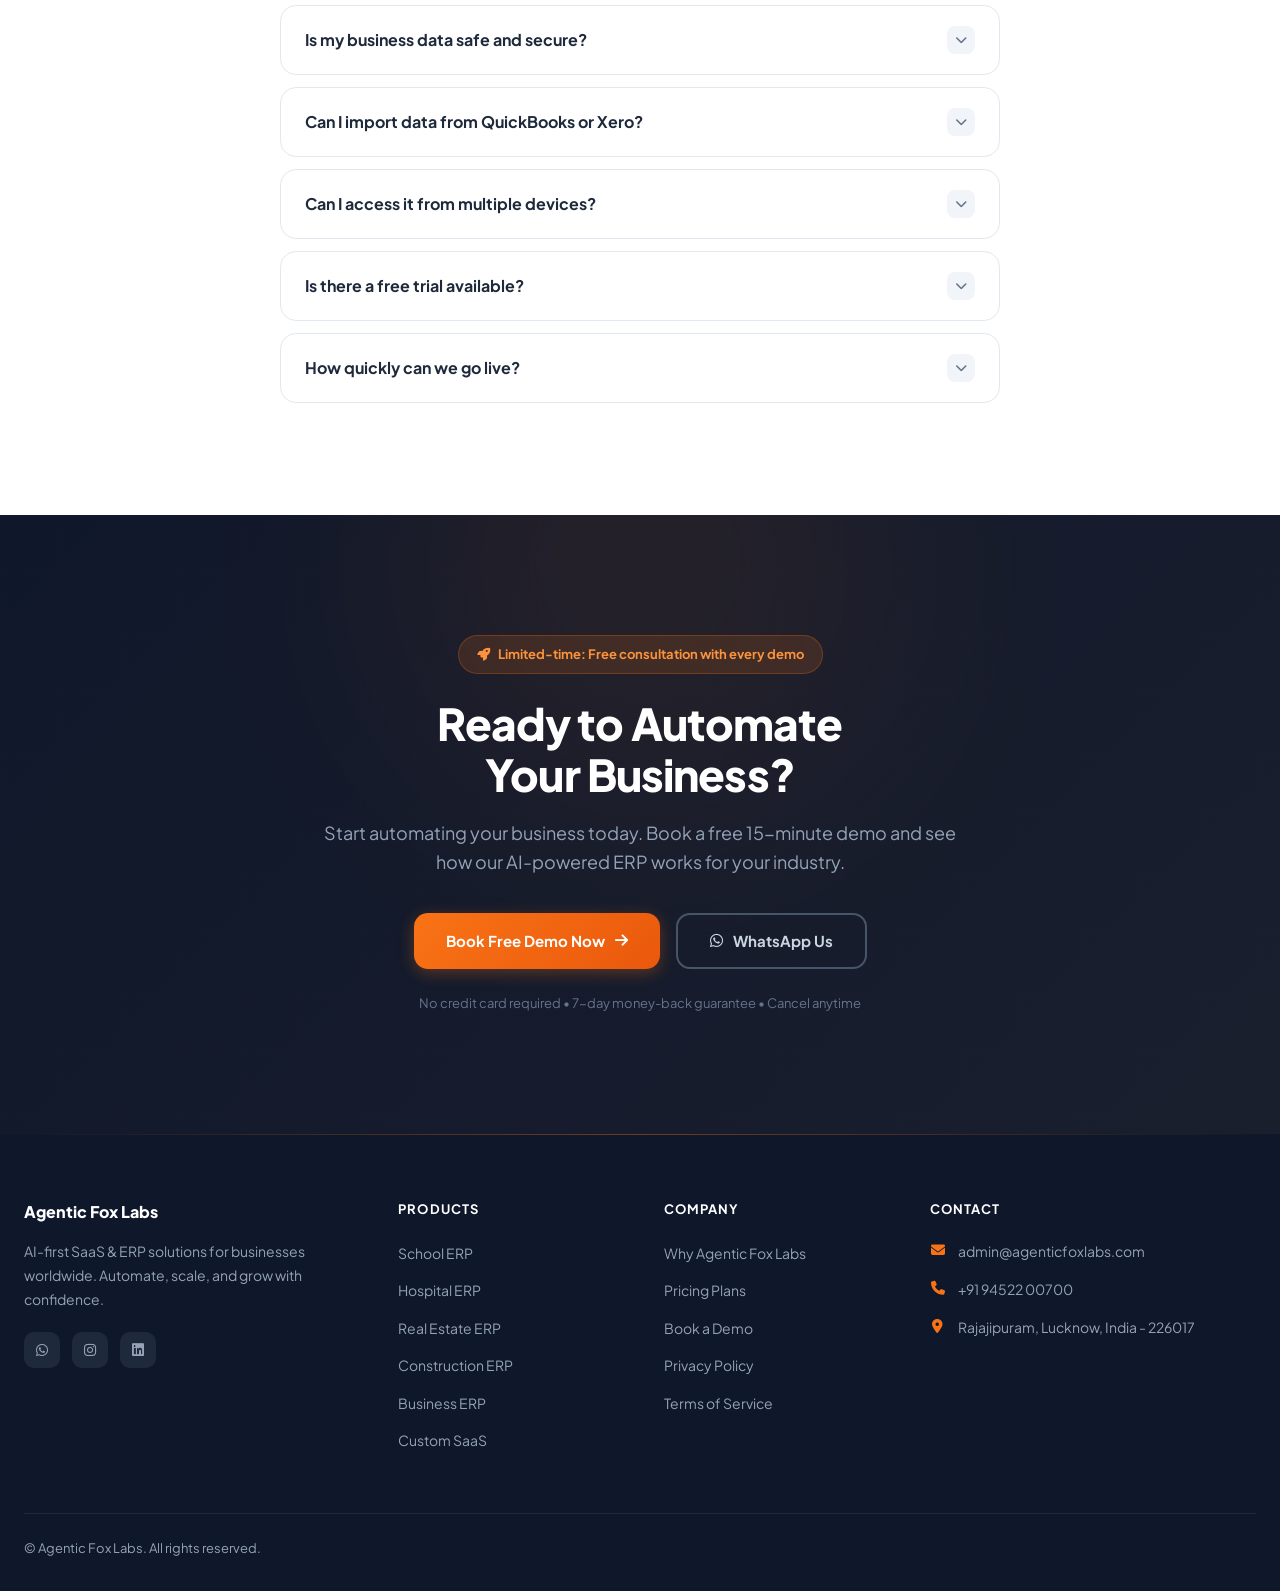
==== commit e1b41763: "Update index.html" ====
--- a/index.html
+++ b/index.html
@@ -412,7 +412,7 @@
         <div class="why-num" style="background:linear-gradient(135deg,#16a34a,#059669);">🏥</div>
         <h3>Hospital Management</h3>
         <p>Patient records, department workflows, billing & secure medical data for healthcare providers.</p>
-        <a href="https://hospitalsmanagement.abhaypawan01.workers.dev/" target="_blank" style="font-size:13px;color:var(--orange);font-weight:600;margin-top:12px;display:inline-block;">View Live Product →</a>
+        <a href="https://hospitalmanagement.agenticfoxlabs.com/" target="_blank" style="font-size:13px;color:var(--orange);font-weight:600;margin-top:12px;display:inline-block;">View Live Product →</a>
       </div>
       <div class="stagger-child why-card card-3d">
         <div class="why-num" style="background:linear-gradient(135deg,#7c3aed,#6d28d9);">👥</div>
@@ -680,4 +680,4 @@
 });
 </script>
 </body>
-</html>+</html>
